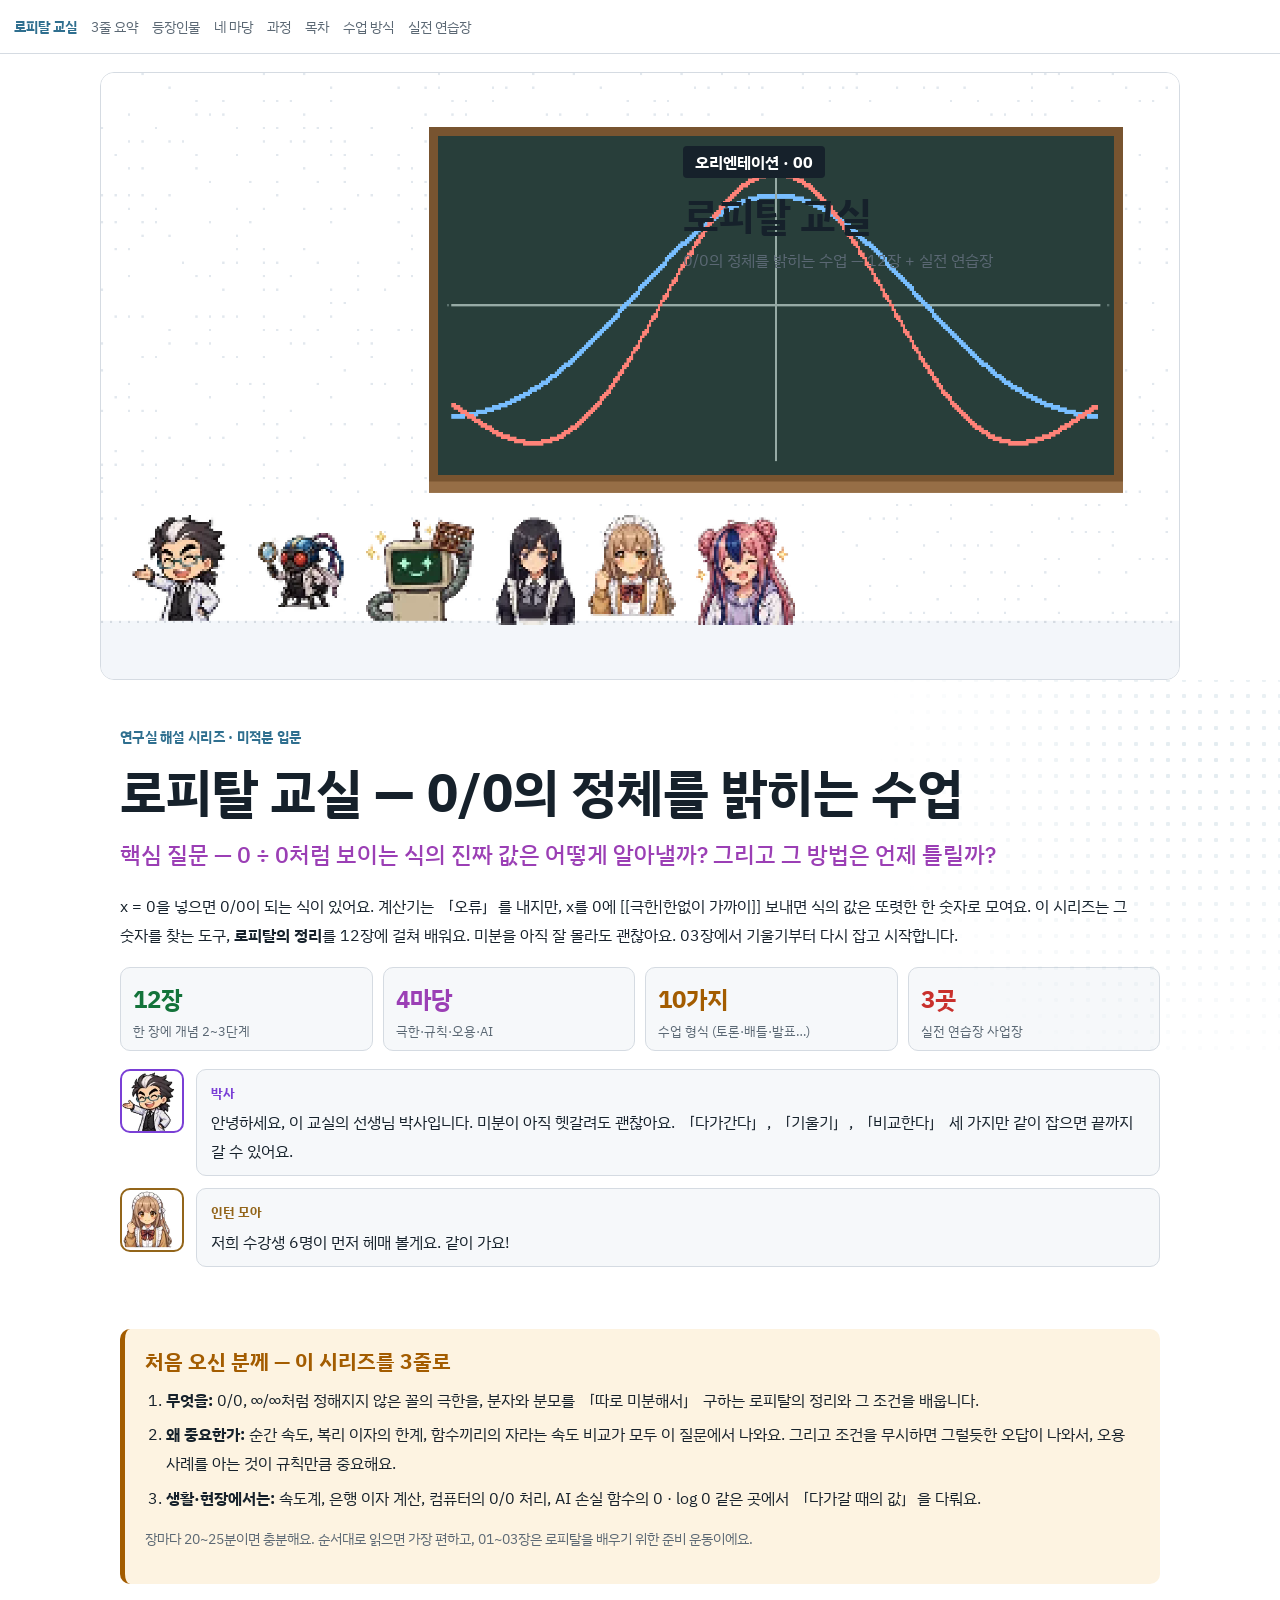
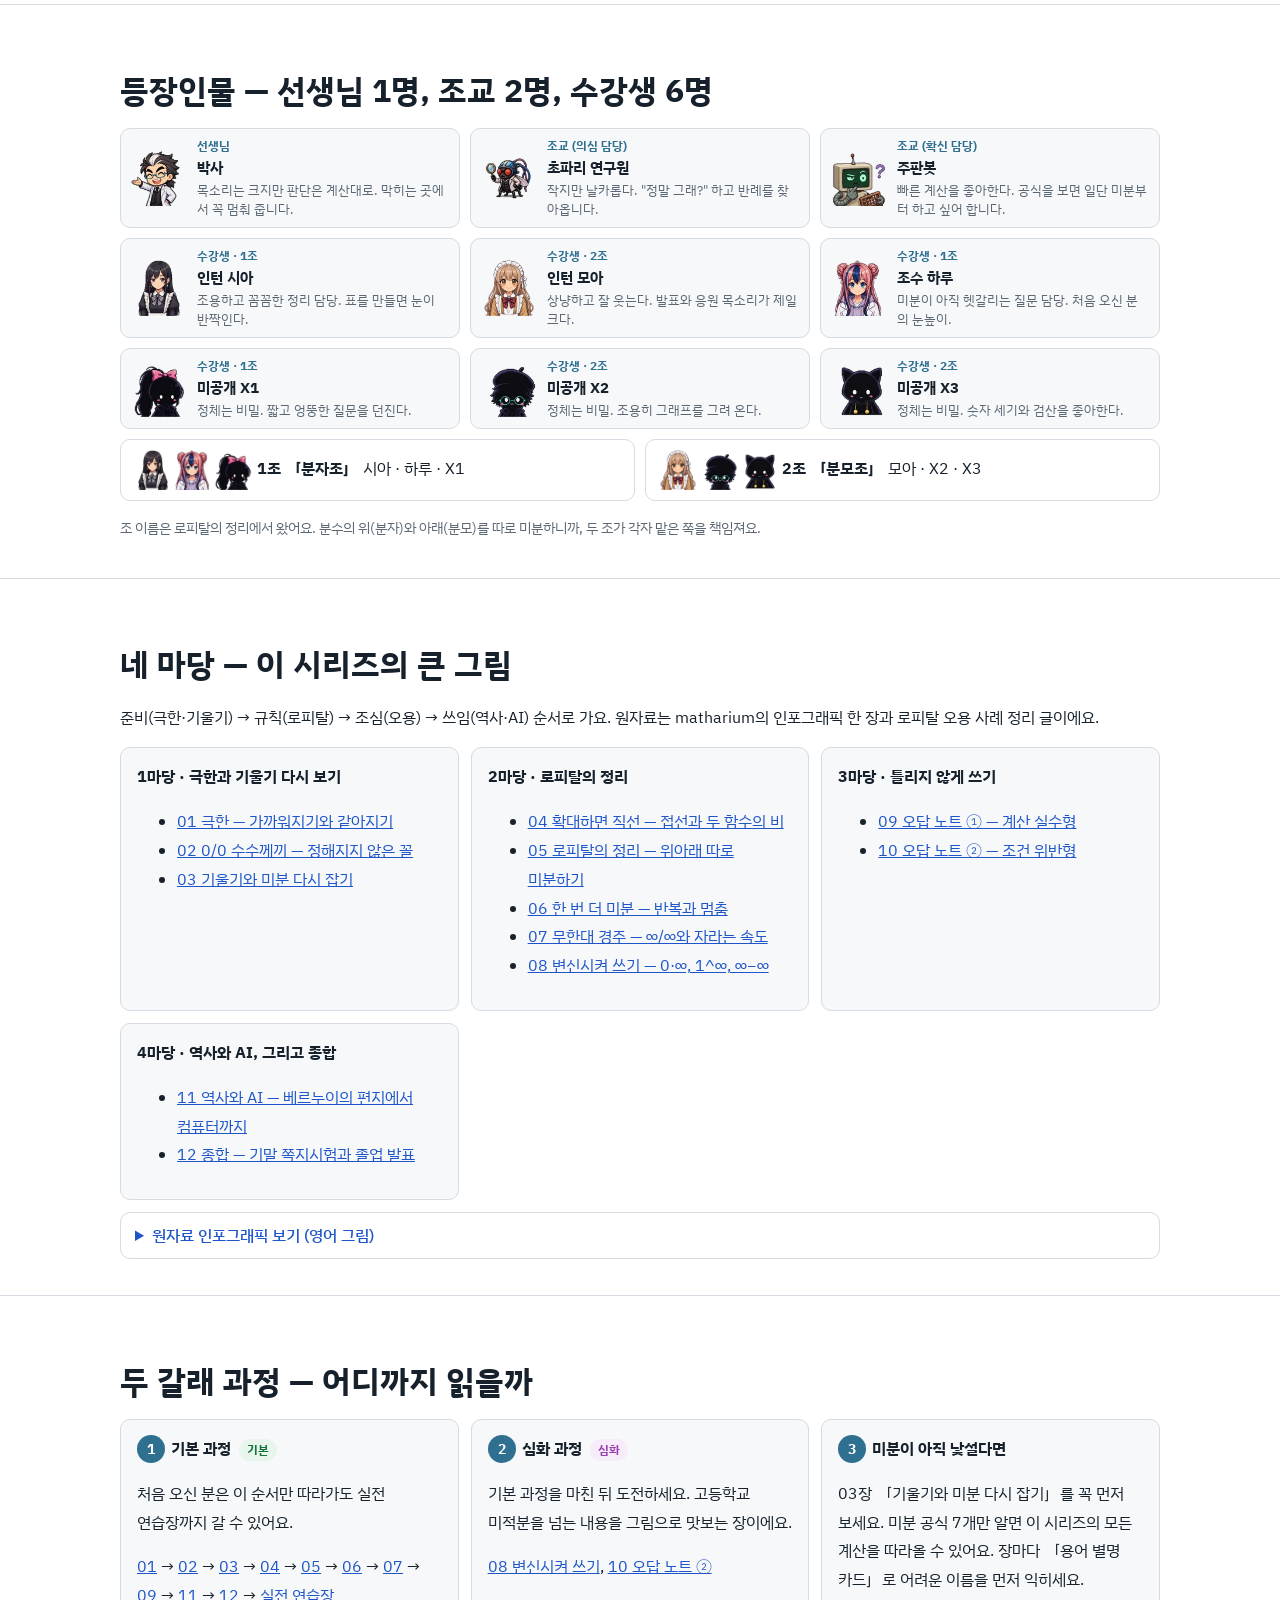
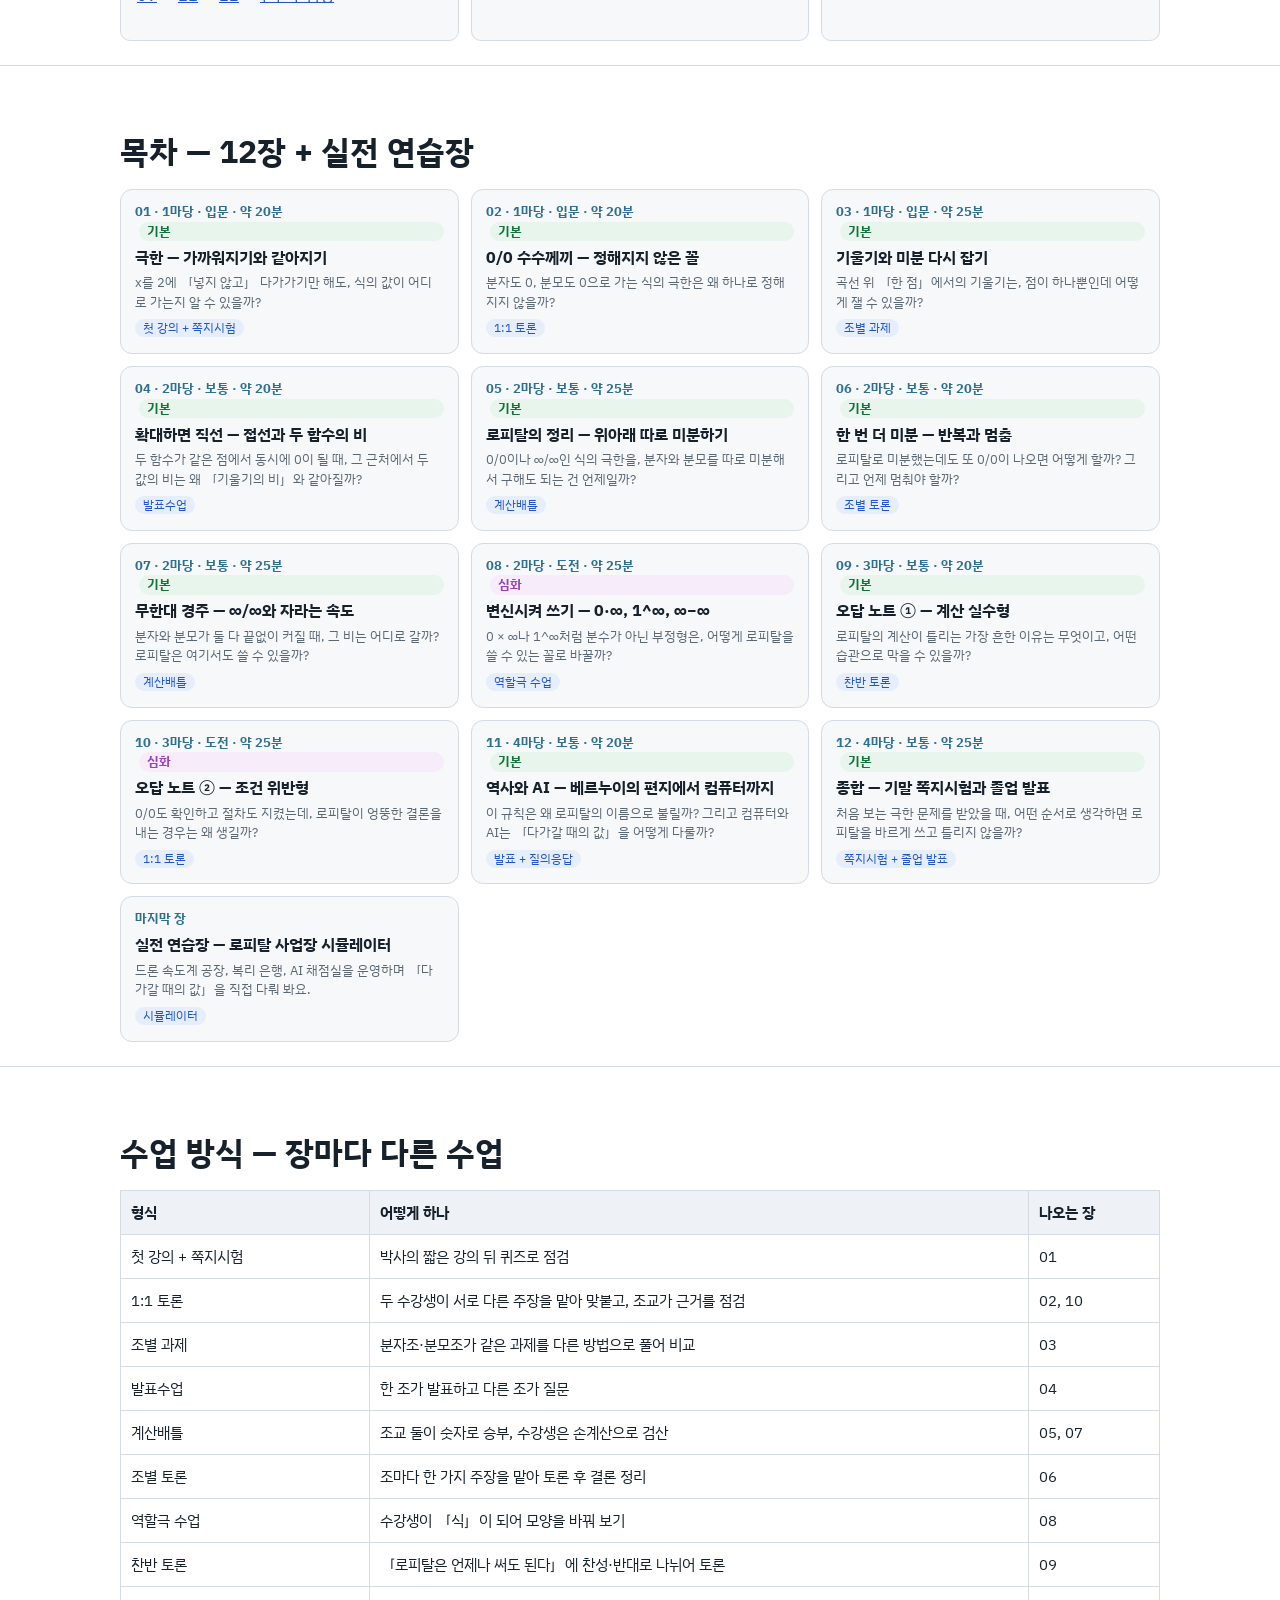
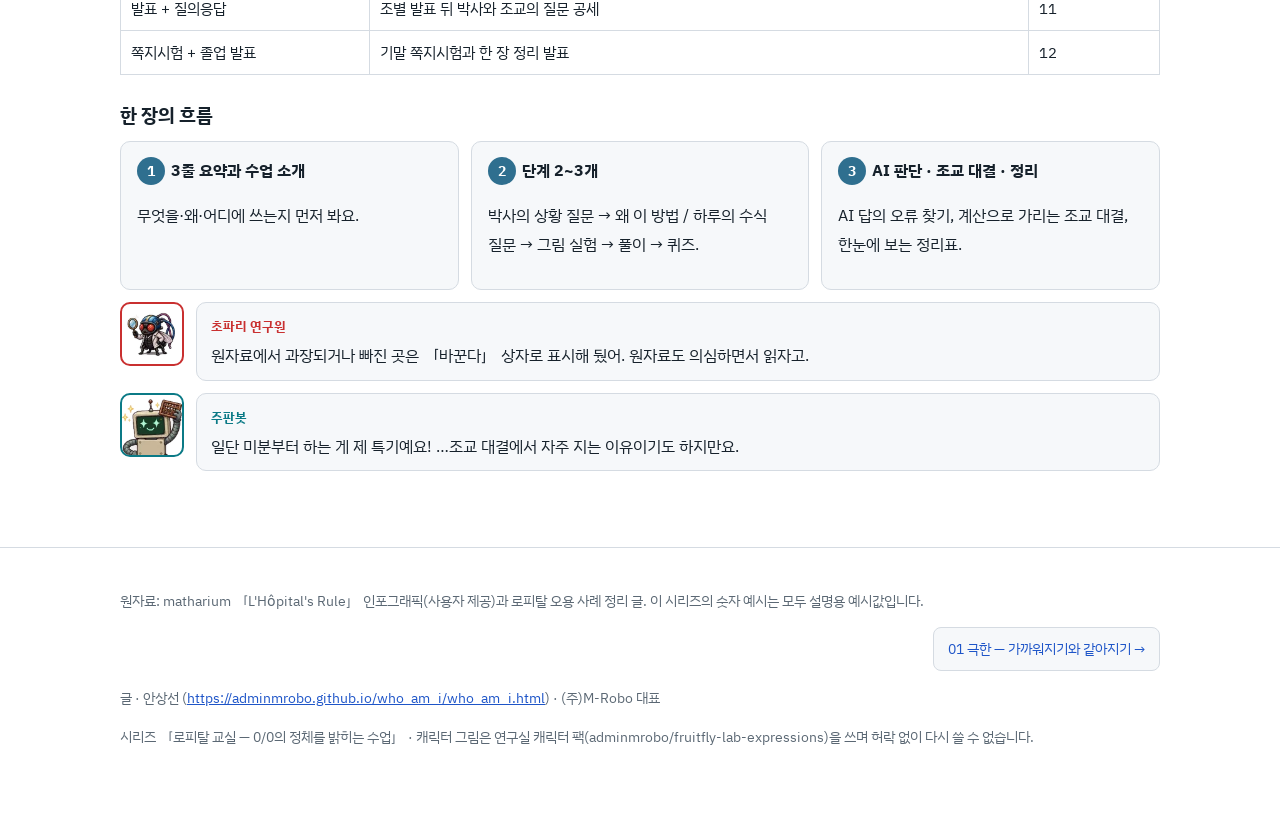
==== index.html @ bf6ba522 "로피탈 교실: 12장 + 실전 연습장 연구실 해설 시리즈 (ai-lab-explainer-plain)" ====
<!DOCTYPE html><html lang="ko"><head>
<meta charset="utf-8">
<meta name="viewport" content="width=device-width, initial-scale=1, viewport-fit=cover">
<title>로피탈 교실 — 0/0의 정체를 밝히는 수업 · 오리엔테이션</title>
<meta name="description" content="미분이 아직 헷갈리는 학생도 따라오는 로피탈의 정리 12장 + 실전 연습장. 박사 선생님과 두 조교, 수강생 6명이 함께하는 연구실 해설 시리즈.">
<meta property="og:title" content="로피탈 교실 — 0/0의 정체를 밝히는 수업 · 오리엔테이션">
<meta property="og:description" content="미분이 아직 헷갈리는 학생도 따라오는 로피탈의 정리 12장 + 실전 연습장. 박사 선생님과 두 조교, 수강생 6명이 함께하는 연구실 해설 시리즈.">
<meta property="og:type" content="article">
<meta property="og:image" content="img/og/og_index.webp">
<link rel="preconnect" href="https://fonts.googleapis.com"><link rel="preconnect" href="https://fonts.gstatic.com" crossorigin>
<link href="https://fonts.googleapis.com/css2?family=IBM+Plex+Sans+KR:wght@400;500;700&display=swap" rel="stylesheet">
<link rel="stylesheet" href="assets/lab.css">
<!-- px-fix v1 --><style id="px-fix">img{image-rendering:auto!important}</style><script id="px-fix-js">(function(){var R=window.ResizeObserver;function f(i){var n=i.naturalWidth,w=i.getBoundingClientRect().width;if(!n||!w)return;var s=w*(window.devicePixelRatio||1)/n;i.style.setProperty("image-rendering",s>=1.95?"pixelated":"auto","important")}var ro=R?new R(function(es){es.forEach(function(e){f(e.target)})}):null;function a(i){if(i.__px)return;i.__px=1;i.addEventListener("load",function(){f(i)});if(ro)ro.observe(i);f(i)}function all(r){(r||document).querySelectorAll&&(r||document).querySelectorAll("img").forEach(a)}function go(){all();if(window.MutationObserver)new MutationObserver(function(ms){ms.forEach(function(m){m.addedNodes.forEach(function(n){if(n.nodeType!==1)return;if(n.tagName==="IMG")a(n);else all(n)})})}).observe(document.documentElement,{childList:true,subtree:true});window.addEventListener("resize",function(){document.querySelectorAll("img").forEach(f)})}if(document.readyState==="loading")document.addEventListener("DOMContentLoaded",go);else go()})();</script><!-- /px-fix -->
</head><body>
<nav class="top" aria-label="목차"><a class="logo" href="index.html">로피탈 교실</a><a href="#three">3줄 요약</a><a href="#cast">등장인물</a><a href="#pillars">네 마당</a><a href="#tracks">과정</a><a href="#toc">목차</a><a href="#how">수업 방식</a><a href="practice/index.html">실전 연습장</a></nav><div id="prog"></div>
<div class="cover has-img" id="top"><img class="cimg" src="img/cover/cover_00.webp" width="1920" height="1080" alt="로피탈 교실 표지 — 박사, 조교 둘, 수강생 여섯이 칠판의 0/0 앞에 모인 강의실"><div class="ctext"><span class="no">오리엔테이션 · 00</span><h1>로피탈 교실</h1><p>0/0의 정체를 밝히는 수업 — 12장 + 실전 연습장</p></div></div>
<header class="hero"><div class="wrap"><div class="kicker">연구실 해설 시리즈 · 미적분 입문</div><h1>로피탈 교실 — 0/0의 정체를 밝히는 수업</h1>
<p class="q">핵심 질문 — 0 ÷ 0처럼 보이는 식의 진짜 값은 어떻게 알아낼까? 그리고 그 방법은 언제 틀릴까?</p>
<p>x = 0을 넣으면 0/0이 되는 식이 있어요. 계산기는 「오류」를 내지만, x를 0에 [[극한|한없이 가까이]] 보내면 식의 값은 또렷한 한 숫자로 모여요. 이 시리즈는 그 숫자를 찾는 도구, <b>로피탈의 정리</b>를 12장에 걸쳐 배워요. 미분을 아직 잘 몰라도 괜찮아요. 03장에서 기울기부터 다시 잡고 시작합니다.</p>
<div class="kpis"><div class="kpi g"><b>12장</b><span>한 장에 개념 2~3단계</span></div><div class="kpi m"><b>4마당</b><span>극한·규칙·오용·AI</span></div><div class="kpi a"><b>10가지</b><span>수업 형식 (토론·배틀·발표…)</span></div><div class="kpi r"><b>3곳</b><span>실전 연습장 사업장</span></div></div><div class="say" data-who="doc"><img class="who" data-who="doc" data-mood="front" alt="" aria-hidden="true"><div><b class="name">박사</b><p>안녕하세요, 이 교실의 선생님 박사입니다. 미분이 아직 헷갈려도 괜찮아요. 「다가간다」, 「기울기」, 「비교한다」 세 가지만 같이 잡으면 끝까지 갈 수 있어요.</p></div></div><div class="say" data-who="moa"><img class="who" data-who="moa" data-mood="cheer" alt="" aria-hidden="true"><div><b class="name">인턴 모아</b><p>저희 수강생 6명이 먼저 헤매 볼게요. 같이 가요!</p></div></div></div></header>
<div class="wrap"><div class="three" id="three"><h2>처음 오신 분께 — 이 시리즈를 3줄로</h2><ol>
<li><b>무엇을:</b> 0/0, ∞/∞처럼 정해지지 않은 꼴의 극한을, 분자와 분모를 「따로 미분해서」 구하는 로피탈의 정리와 그 조건을 배웁니다.</li>
<li><b>왜 중요한가:</b> 순간 속도, 복리 이자의 한계, 함수끼리의 자라는 속도 비교가 모두 이 질문에서 나와요. 그리고 조건을 무시하면 그럴듯한 오답이 나와서, 오용 사례를 아는 것이 규칙만큼 중요해요.</li>
<li><b>생활·현장에서는:</b> 속도계, 은행 이자 계산, 컴퓨터의 0/0 처리, AI 손실 함수의 0 · log 0 같은 곳에서 「다가갈 때의 값」을 다뤄요.</li></ol>
<p class="note">장마다 20~25분이면 충분해요. 순서대로 읽으면 가장 편하고, 01~03장은 로피탈을 배우기 위한 준비 운동이에요.</p></div></div>
<section class="level" id="cast"><div class="wrap"><h2>등장인물 — 선생님 1명, 조교 2명, 수강생 6명</h2><div class="cast"><div><img class="" data-who="doc" data-mood="front" alt="" aria-hidden="true"><div><span class="role">선생님</span><b>박사</b><span>목소리는 크지만 판단은 계산대로. 막히는 곳에서 꼭 멈춰 줍니다.</span></div></div><div><img class="" data-who="fly" data-mood="magnify" alt="" aria-hidden="true"><div><span class="role">조교 (의심 담당)</span><b>초파리 연구원</b><span>작지만 날카롭다. &quot;정말 그래?&quot; 하고 반례를 찾아옵니다.</span></div></div><div><img class="" data-who="robo" data-mood="calc" alt="" aria-hidden="true"><div><span class="role">조교 (확신 담당)</span><b>주판봇</b><span>빠른 계산을 좋아한다. 공식을 보면 일단 미분부터 하고 싶어 합니다.</span></div></div><div><img class="" data-who="sia" data-mood="e13" alt="" aria-hidden="true"><div><span class="role">수강생 · 1조</span><b>인턴 시아</b><span>조용하고 꼼꼼한 정리 담당. 표를 만들면 눈이 반짝인다.</span></div></div><div><img class="" data-who="moa" data-mood="e13" alt="" aria-hidden="true"><div><span class="role">수강생 · 2조</span><b>인턴 모아</b><span>상냥하고 잘 웃는다. 발표와 응원 목소리가 제일 크다.</span></div></div><div><img class="" data-who="asst" data-mood="e13" alt="" aria-hidden="true"><div><span class="role">수강생 · 1조</span><b>조수 하루</b><span>미분이 아직 헷갈리는 질문 담당. 처음 오신 분의 눈높이.</span></div></div><div><img class="" data-who="x1" data-mood="e13" alt="" aria-hidden="true"><div><span class="role">수강생 · 1조</span><b>미공개 X1</b><span>정체는 비밀. 짧고 엉뚱한 질문을 던진다.</span></div></div><div><img class="" data-who="x2" data-mood="e13" alt="" aria-hidden="true"><div><span class="role">수강생 · 2조</span><b>미공개 X2</b><span>정체는 비밀. 조용히 그래프를 그려 온다.</span></div></div><div><img class="" data-who="x3" data-mood="e13" alt="" aria-hidden="true"><div><span class="role">수강생 · 2조</span><b>미공개 X3</b><span>정체는 비밀. 숫자 세기와 검산을 좋아한다.</span></div></div></div>
<div class="groups"><div><img class="" data-who="sia" data-mood="e13" alt="" aria-hidden="true"><img class="" data-who="asst" data-mood="e13" alt="" aria-hidden="true"><img class="" data-who="x1" data-mood="e13" alt="" aria-hidden="true"> <b>1조 「분자조」</b> 시아 · 하루 · X1</div><div><img class="" data-who="moa" data-mood="e13" alt="" aria-hidden="true"><img class="" data-who="x2" data-mood="e13" alt="" aria-hidden="true"><img class="" data-who="x3" data-mood="e13" alt="" aria-hidden="true"> <b>2조 「분모조」</b> 모아 · X2 · X3</div></div>
<p class="note">조 이름은 로피탈의 정리에서 왔어요. 분수의 위(분자)와 아래(분모)를 따로 미분하니까, 두 조가 각자 맡은 쪽을 책임져요.</p></div></section>
<section class="level" id="pillars"><div class="wrap"><h2>네 마당 — 이 시리즈의 큰 그림</h2>
<p>준비(극한·기울기) → 규칙(로피탈) → 조심(오용) → 쓰임(역사·AI) 순서로 가요. 원자료는 matharium의 인포그래픽 한 장과 로피탈 오용 사례 정리 글이에요.</p>
<div class="steps"><div><b>1마당 · 극한과 기울기 다시 보기</b><ul><li><a href="01_limits.html">01 극한 — 가까워지기와 같아지기</a></li><li><a href="02_zero_over_zero.html">02 0/0 수수께끼 — 정해지지 않은 꼴</a></li><li><a href="03_slope_derivative.html">03 기울기와 미분 다시 잡기</a></li></ul></div><div><b>2마당 · 로피탈의 정리</b><ul><li><a href="04_tangent_ratio.html">04 확대하면 직선 — 접선과 두 함수의 비</a></li><li><a href="05_lhopital_rule.html">05 로피탈의 정리 — 위아래 따로 미분하기</a></li><li><a href="06_repeat_and_stop.html">06 한 번 더 미분 — 반복과 멈춤</a></li><li><a href="07_infinity_race.html">07 무한대 경주 — ∞/∞와 자라는 속도</a></li><li><a href="08_other_forms.html">08 변신시켜 쓰기 — 0·∞, 1^∞, ∞−∞</a></li></ul></div><div><b>3마당 · 틀리지 않게 쓰기</b><ul><li><a href="09_mistakes_calc.html">09 오답 노트 ① — 계산 실수형</a></li><li><a href="10_mistakes_conditions.html">10 오답 노트 ② — 조건 위반형</a></li></ul></div><div><b>4마당 · 역사와 AI, 그리고 종합</b><ul><li><a href="11_history_ai.html">11 역사와 AI — 베르누이의 편지에서 컴퓨터까지</a></li><li><a href="12_final_review.html">12 종합 — 기말 쪽지시험과 졸업 발표</a></li></ul></div></div>
<details><summary>원자료 인포그래픽 보기 (영어 그림)</summary><img loading="lazy" src="img/source/src01.webp" width="1122" height="1402" alt="matharium의 로피탈 규칙 인포그래픽 — 규칙, 기하학적 의미, 예제, 적용 조건"></details>
</div></section>
<section class="level" id="tracks"><div class="wrap"><h2>두 갈래 과정 — 어디까지 읽을까</h2>
<div class="steps"><div><b class="n">1</b><b>기본 과정 <span class="track basic">기본</span></b><p>처음 오신 분은 이 순서만 따라가도 실전 연습장까지 갈 수 있어요.</p><p><a href="01_limits.html">01</a> → <a href="02_zero_over_zero.html">02</a> → <a href="03_slope_derivative.html">03</a> → <a href="04_tangent_ratio.html">04</a> → <a href="05_lhopital_rule.html">05</a> → <a href="06_repeat_and_stop.html">06</a> → <a href="07_infinity_race.html">07</a> → <a href="09_mistakes_calc.html">09</a> → <a href="11_history_ai.html">11</a> → <a href="12_final_review.html">12</a> → <a href="practice/index.html">실전 연습장</a></p></div>
<div><b class="n">2</b><b>심화 과정 <span class="track adv">심화</span></b><p>기본 과정을 마친 뒤 도전하세요. 고등학교 미적분을 넘는 내용을 그림으로 맛보는 장이에요.</p><p><a href="08_other_forms.html">08 변신시켜 쓰기</a>, <a href="10_mistakes_conditions.html">10 오답 노트 ②</a></p></div>
<div><b class="n">3</b><b>미분이 아직 낯설다면</b><p>03장 「기울기와 미분 다시 잡기」를 꼭 먼저 보세요. 미분 공식 7개만 알면 이 시리즈의 모든 계산을 따라올 수 있어요. 장마다 「용어 별명 카드」로 어려운 이름을 먼저 익히세요.</p></div></div></div></section>
<section class="level" id="toc"><div class="wrap"><h2>목차 — 12장 + 실전 연습장</h2><div class="toc"><a href="01_limits.html"><span class="n">01 · 1마당 · 입문 · 약 20분 <span class="track basic">기본</span></span><b>극한 — 가까워지기와 같아지기</b><span>x를 2에 「넣지 않고」 다가가기만 해도, 식의 값이 어디로 가는지 알 수 있을까?</span><span class="fmt">첫 강의 + 쪽지시험</span></a><a href="02_zero_over_zero.html"><span class="n">02 · 1마당 · 입문 · 약 20분 <span class="track basic">기본</span></span><b>0/0 수수께끼 — 정해지지 않은 꼴</b><span>분자도 0, 분모도 0으로 가는 식의 극한은 왜 하나로 정해지지 않을까?</span><span class="fmt">1:1 토론</span></a><a href="03_slope_derivative.html"><span class="n">03 · 1마당 · 입문 · 약 25분 <span class="track basic">기본</span></span><b>기울기와 미분 다시 잡기</b><span>곡선 위 「한 점」에서의 기울기는, 점이 하나뿐인데 어떻게 잴 수 있을까?</span><span class="fmt">조별 과제</span></a><a href="04_tangent_ratio.html"><span class="n">04 · 2마당 · 보통 · 약 20분 <span class="track basic">기본</span></span><b>확대하면 직선 — 접선과 두 함수의 비</b><span>두 함수가 같은 점에서 동시에 0이 될 때, 그 근처에서 두 값의 비는 왜 「기울기의 비」와 같아질까?</span><span class="fmt">발표수업</span></a><a href="05_lhopital_rule.html"><span class="n">05 · 2마당 · 보통 · 약 25분 <span class="track basic">기본</span></span><b>로피탈의 정리 — 위아래 따로 미분하기</b><span>0/0이나 ∞/∞인 식의 극한을, 분자와 분모를 따로 미분해서 구해도 되는 건 언제일까?</span><span class="fmt">계산배틀</span></a><a href="06_repeat_and_stop.html"><span class="n">06 · 2마당 · 보통 · 약 20분 <span class="track basic">기본</span></span><b>한 번 더 미분 — 반복과 멈춤</b><span>로피탈로 미분했는데도 또 0/0이 나오면 어떻게 할까? 그리고 언제 멈춰야 할까?</span><span class="fmt">조별 토론</span></a><a href="07_infinity_race.html"><span class="n">07 · 2마당 · 보통 · 약 25분 <span class="track basic">기본</span></span><b>무한대 경주 — ∞/∞와 자라는 속도</b><span>분자와 분모가 둘 다 끝없이 커질 때, 그 비는 어디로 갈까? 로피탈은 여기서도 쓸 수 있을까?</span><span class="fmt">계산배틀</span></a><a href="08_other_forms.html"><span class="n">08 · 2마당 · 도전 · 약 25분 <span class="track adv">심화</span></span><b>변신시켜 쓰기 — 0·∞, 1^∞, ∞−∞</b><span>0 × ∞나 1^∞처럼 분수가 아닌 부정형은, 어떻게 로피탈을 쓸 수 있는 꼴로 바꿀까?</span><span class="fmt">역할극 수업</span></a><a href="09_mistakes_calc.html"><span class="n">09 · 3마당 · 보통 · 약 20분 <span class="track basic">기본</span></span><b>오답 노트 ① — 계산 실수형</b><span>로피탈의 계산이 틀리는 가장 흔한 이유는 무엇이고, 어떤 습관으로 막을 수 있을까?</span><span class="fmt">찬반 토론</span></a><a href="10_mistakes_conditions.html"><span class="n">10 · 3마당 · 도전 · 약 25분 <span class="track adv">심화</span></span><b>오답 노트 ② — 조건 위반형</b><span>0/0도 확인하고 절차도 지켰는데, 로피탈이 엉뚱한 결론을 내는 경우는 왜 생길까?</span><span class="fmt">1:1 토론</span></a><a href="11_history_ai.html"><span class="n">11 · 4마당 · 보통 · 약 20분 <span class="track basic">기본</span></span><b>역사와 AI — 베르누이의 편지에서 컴퓨터까지</b><span>이 규칙은 왜 로피탈의 이름으로 불릴까? 그리고 컴퓨터와 AI는 「다가갈 때의 값」을 어떻게 다룰까?</span><span class="fmt">발표 + 질의응답</span></a><a href="12_final_review.html"><span class="n">12 · 4마당 · 보통 · 약 25분 <span class="track basic">기본</span></span><b>종합 — 기말 쪽지시험과 졸업 발표</b><span>처음 보는 극한 문제를 받았을 때, 어떤 순서로 생각하면 로피탈을 바르게 쓰고 틀리지 않을까?</span><span class="fmt">쪽지시험 + 졸업 발표</span></a><a href="practice/index.html"><span class="n">마지막 장</span><b>실전 연습장 — 로피탈 사업장 시뮬레이터</b><span>드론 속도계 공장, 복리 은행, AI 채점실을 운영하며 「다가갈 때의 값」을 직접 다뤄 봐요.</span><span class="fmt">시뮬레이터</span></a></div></div></section>
<section class="level" id="how"><div class="wrap"><h2>수업 방식 — 장마다 다른 수업</h2>
<div class="tw"><table class="tb"><thead><tr><th>형식</th><th>어떻게 하나</th><th>나오는 장</th></tr></thead><tbody><tr><td>첫 강의 + 쪽지시험</td><td>박사의 짧은 강의 뒤 퀴즈로 점검</td><td>01</td></tr><tr><td>1:1 토론</td><td>두 수강생이 서로 다른 주장을 맡아 맞붙고, 조교가 근거를 점검</td><td>02, 10</td></tr><tr><td>조별 과제</td><td>분자조·분모조가 같은 과제를 다른 방법으로 풀어 비교</td><td>03</td></tr><tr><td>발표수업</td><td>한 조가 발표하고 다른 조가 질문</td><td>04</td></tr><tr><td>계산배틀</td><td>조교 둘이 숫자로 승부, 수강생은 손계산으로 검산</td><td>05, 07</td></tr><tr><td>조별 토론</td><td>조마다 한 가지 주장을 맡아 토론 후 결론 정리</td><td>06</td></tr><tr><td>역할극 수업</td><td>수강생이 「식」이 되어 모양을 바꿔 보기</td><td>08</td></tr><tr><td>찬반 토론</td><td>「로피탈은 언제나 써도 된다」에 찬성·반대로 나뉘어 토론</td><td>09</td></tr><tr><td>발표 + 질의응답</td><td>조별 발표 뒤 박사와 조교의 질문 공세</td><td>11</td></tr><tr><td>쪽지시험 + 졸업 발표</td><td>기말 쪽지시험과 한 장 정리 발표</td><td>12</td></tr></tbody></table></div>
<h3>한 장의 흐름</h3><div class="steps"><div><b class="n">1</b><b>3줄 요약과 수업 소개</b><p>무엇을·왜·어디에 쓰는지 먼저 봐요.</p></div><div><b class="n">2</b><b>단계 2~3개</b><p>박사의 상황 질문 → 왜 이 방법 / 하루의 수식 질문 → 그림 실험 → 풀이 → 퀴즈.</p></div><div><b class="n">3</b><b>AI 판단 · 조교 대결 · 정리</b><p>AI 답의 오류 찾기, 계산으로 가리는 조교 대결, 한눈에 보는 정리표.</p></div></div>
<div class="say" data-who="fly"><img class="who" data-who="fly" data-mood="magnify" alt="" aria-hidden="true"><div><b class="name">초파리 연구원</b><p>원자료에서 과장되거나 빠진 곳은 「바꾼다」 상자로 표시해 뒀어. 원자료도 의심하면서 읽자고.</p></div></div><div class="say" data-who="robo"><img class="who" data-who="robo" data-mood="coin" alt="" aria-hidden="true"><div><b class="name">주판봇</b><p>일단 미분부터 하는 게 제 특기예요! …조교 대결에서 자주 지는 이유이기도 하지만요.</p></div></div></div></section>
<footer><div class="wrap"><p class="note">원자료: matharium 「L'Hôpital's Rule」 인포그래픽(사용자 제공)과 로피탈 오용 사례 정리 글. 이 시리즈의 숫자 예시는 모두 설명용 예시값입니다.</p>
<div class="nextprev"><span></span><a href="01_limits.html">01 극한 — 가까워지기와 같아지기 →</a></div>
<p>글 · 안상선 (<a href="https://adminmrobo.github.io/who_am_i/who_am_i.html">https://adminmrobo.github.io/who_am_i/who_am_i.html</a>) · (주)M-Robo 대표</p>
<p class="note">시리즈 「로피탈 교실 — 0/0의 정체를 밝히는 수업」 · 캐릭터 그림은 연구실 캐릭터 팩(adminmrobo/fruitfly-lab-expressions)을 쓰며 허락 없이 다시 쓸 수 없습니다.</p>
</div></footer>
<script src="assets/sprites.js"></script><script src="assets/widgets.js"></script><script src="assets/lab.js"></script></body></html>
---- assets/lab.css ----
/* 로피탈 교실 — 낮의 연구실 테마 (흰 배경) */
:root{
  --bg:#ffffff; --panel:#f6f8fa; --panel2:#eef2f6; --rule:#d5dbe2;
  --text:#16212b; --muted:#5b6874;
  --stain:#9b3fb5; --gfp:#13733a; --eye:#c9302c; --amber:#a35c00; --info:#1e55c8;
  --stain-soft:#f6ecfa; --gfp-soft:#e7f5ec; --eye-soft:#fcebea; --amber-soft:#fdf3e1; --info-soft:#e6eefb;
  --c-doc:#7a3fd6; --c-asst:#c42a6e; --c-fly:#c93030; --c-robo:#0b7a86; --c-sia:#5a5a6e; --c-moa:#93651a;
  --c-x1:#3d4a5c; --c-x2:#4b4b4b; --c-x3:#5c4a3d;
  --accent:#2f6f8f; /* 주제 강조색: 로피탈 교실 (하나만) */
  color-scheme:light;
}
*{box-sizing:border-box}
html{scroll-behavior:smooth;-webkit-text-size-adjust:100%}
@media (prefers-reduced-motion:reduce){html{scroll-behavior:auto}}
body{margin:0;background:var(--bg);color:var(--text);font:16px/1.8 "IBM Plex Sans KR","Apple SD Gothic Neo","Malgun Gothic","Noto Sans KR",system-ui,sans-serif;overflow-x:hidden}
h1,h2,h3,p,li,td,th,summary{word-break:keep-all;overflow-wrap:anywhere}
h1{font-size:clamp(30px,5vw,52px);line-height:1.25;margin:.2em 0}
h2{font-size:clamp(23px,3vw,32px);line-height:1.35;margin:0 0 .5em}
h3{font-size:19px;margin:1.2em 0 .5em}
a{color:var(--info)}
.wrap{max-width:1080px;margin:0 auto;padding:0 20px}
:focus-visible{outline:3px solid #f0b400;outline-offset:2px}
nav.top{position:sticky;top:0;z-index:50;height:54px;background:rgba(255,255,255,.92);backdrop-filter:blur(8px);border-bottom:1px solid var(--rule);display:flex;align-items:center;gap:14px;padding:0 14px;overflow-x:auto;white-space:nowrap;scrollbar-width:none}
nav.top::-webkit-scrollbar{display:none}
nav.top .logo{font-weight:700;color:var(--accent);text-decoration:none}
nav.top a{color:var(--muted);text-decoration:none;font-size:14px}
nav.top a:hover{color:var(--text)}
#prog{position:fixed;left:0;top:54px;height:3px;background:var(--gfp);width:0;z-index:60}
/* 표지 */
.cover{position:relative;max-width:1080px;margin:18px auto 0;aspect-ratio:16/9;border-radius:14px;overflow:hidden;border:1px solid var(--rule);background:#f3f7fb}
.cover canvas.bgpx{position:absolute;inset:0;width:100%;height:100%}
.cover .ctext{position:absolute;right:5%;top:12%;width:46%;text-align:left}
.cover .ctext .no{display:inline-block;background:var(--text);color:#fff;font-weight:700;padding:2px 12px;border-radius:4px;font-size:clamp(12px,1.6vw,16px)}
.cover .ctext h1{font-size:clamp(20px,3.6vw,40px);margin:.3em 0 .2em;text-shadow:0 2px 0 #fff}
.cover .ctext p{margin:0;color:var(--muted);font-size:clamp(11px,1.5vw,16px);line-height:1.5}
.cover .cchars{position:absolute;left:4%;bottom:6%;display:flex;align-items:flex-end;gap:1%;width:48%}
.cover .cchars img{width:24%;height:auto}
.cover .badge{position:absolute;left:3%;top:5%;font-size:12px;color:var(--muted);background:rgba(255,255,255,.85);padding:2px 8px;border-radius:4px;border:1px solid var(--rule)}
@media (max-width:620px){.cover{border-radius:0;aspect-ratio:auto;min-height:330px}.cover .ctext{position:relative;width:auto;right:auto;top:auto;padding:22px 18px 120px}.cover .cchars{width:80%}}
/* 히어로 */
header.hero{position:relative;padding:44px 0 30px;overflow:hidden}
header.hero:before{content:"";position:absolute;right:-80px;top:-40px;width:520px;height:420px;background-image:radial-gradient(circle,rgba(47,111,143,.14) 2px,transparent 2.5px);background-size:16px 16px;-webkit-mask:radial-gradient(circle at 70% 30%,#000 0,transparent 70%);mask:radial-gradient(circle at 70% 30%,#000 0,transparent 70%);pointer-events:none}
.kicker{color:var(--accent);font-weight:700;font-size:14px;letter-spacing:.02em}
.hero .q{font-size:clamp(18px,2.2vw,23px);font-weight:500;color:var(--stain);margin:.3em 0 .6em}
.kpis{display:grid;grid-template-columns:repeat(4,1fr);gap:10px;margin:18px 0}
.kpi{background:var(--panel);border:1px solid var(--rule);border-radius:10px;padding:10px 12px}
.kpi b{display:block;font-size:24px;font-variant-numeric:tabular-nums}
.kpi span{font-size:13px;color:var(--muted);line-height:1.4;display:block}
.kpi.g b{color:var(--gfp)}.kpi.m b{color:var(--stain)}.kpi.r b{color:var(--eye)}.kpi.a b{color:var(--amber)}
@media (max-width:460px){.kpis{grid-template-columns:1fr 1fr}}
section.level{padding:64px 0 24px;border-top:1px solid var(--rule)}
@media (max-width:620px){section.level{padding:48px 0 18px}}
.three{background:var(--amber-soft);border-left:5px solid var(--amber);border-radius:10px;padding:18px 20px;margin:20px 0}
.three h2{font-size:21px;color:var(--amber)}
.three ol{margin:.2em 0 .4em;padding-left:1.3em}
.three li{margin:.35em 0}
.note{color:var(--muted);font-size:14px}
/* 말풍선 */
.say{display:flex;gap:12px;align-items:flex-start;margin:12px 0}
.say img.who{width:64px;height:64px;flex:none;border-radius:10px;border:2px solid var(--rule);background:#fff;object-fit:contain}
.say > div{background:var(--panel);border:1px solid var(--rule);border-radius:10px;padding:8px 14px;flex:1;min-width:0}
.say .name{font-size:13px}
.say p{margin:.1em 0}
.say[data-who=doc] img.who{border-color:var(--c-doc)}.say[data-who=doc] .name{color:var(--c-doc)}
.say[data-who=asst] img.who{border-color:var(--c-asst)}.say[data-who=asst] .name{color:var(--c-asst)}
.say[data-who=fly] img.who{border-color:var(--c-fly)}.say[data-who=fly] .name{color:var(--c-fly)}
.say[data-who=robo] img.who{border-color:var(--c-robo)}.say[data-who=robo] .name{color:var(--c-robo)}
.say[data-who=sia] img.who{border-color:var(--c-sia)}.say[data-who=sia] .name{color:var(--c-sia)}
.say[data-who=moa] img.who{border-color:var(--c-moa)}.say[data-who=moa] .name{color:var(--c-moa)}
.say[data-who^=x] img.who{border-color:var(--c-x1)}.say[data-who^=x] .name{color:var(--c-x1)}
@media (max-width:620px){.say img.who{width:52px;height:52px}}
.talk{border-left:3px dashed var(--rule);padding-left:12px;margin:18px 0}
/* 카드 */
.steps{display:grid;grid-template-columns:repeat(3,1fr);gap:12px}
.steps > div{background:var(--panel);border:1px solid var(--rule);border-radius:10px;padding:14px 16px}
.steps b.n{display:inline-grid;place-items:center;width:28px;height:28px;border-radius:50%;background:var(--accent);color:#fff;font-size:14px;margin-right:6px}
@media (max-width:860px){.steps{grid-template-columns:1fr}}
.cast{display:grid;grid-template-columns:repeat(3,1fr);gap:10px}
.cast > div{display:flex;gap:10px;align-items:center;background:var(--panel);border:1px solid var(--rule);border-radius:10px;padding:8px 10px}
.cast img{width:56px;height:56px;flex:none;object-fit:contain}
.cast b{display:block;font-size:15px}.cast span{font-size:13px;color:var(--muted);line-height:1.45;display:block}
.cast .role{font-size:12px;font-weight:700;color:var(--accent)}
@media (max-width:860px){.cast{grid-template-columns:1fr 1fr}}
@media (max-width:520px){.cast{grid-template-columns:1fr}}
.map3{display:grid;grid-template-columns:1fr auto 1fr auto 1fr;gap:8px;align-items:stretch}
.map3 > div{background:var(--panel);border:1px solid var(--rule);border-radius:10px;padding:12px}
.map3 > div.now{background:var(--gfp-soft);border-color:var(--gfp)}
.map3 > i{align-self:center;font-style:normal;color:var(--muted);font-size:22px}
.map3 small{display:block;color:var(--muted);font-size:12px}
@media (max-width:760px){.map3{grid-template-columns:1fr}.map3>i{transform:rotate(90deg);justify-self:center}}
/* 수업 형식 */
.klass{background:var(--info-soft);border:1px solid #c7d6f3;border-radius:12px;padding:16px 18px}
.klass .fmt{display:inline-block;background:var(--info);color:#fff;border-radius:999px;padding:2px 12px;font-size:13px;font-weight:700}
.klass ol{padding-left:1.3em}
.groups{display:grid;grid-template-columns:1fr 1fr;gap:10px;margin:10px 0}
.groups > div{background:#fff;border:1px solid var(--rule);border-radius:10px;padding:10px 12px}
.groups img{width:40px;height:40px;object-fit:contain;vertical-align:middle}
@media (max-width:620px){.groups{grid-template-columns:1fr}}
/* 단계 */
.lvhead{display:flex;gap:14px;align-items:center;flex-wrap:wrap}
.hex{width:52px;height:58px;display:grid;place-items:center;background:var(--accent);color:#fff;font-weight:700;font-size:20px;clip-path:polygon(50% 0,100% 25%,100% 75%,50% 100%,0 75%,0 25%);flex:none}
.tag{display:inline-block;font-size:13px;border-radius:999px;padding:1px 10px;margin:2px 4px 2px 0;background:var(--panel2);color:var(--muted);border:1px solid var(--rule)}
.tag.fly{background:var(--eye-soft);color:var(--eye);border-color:#f1c3c1}
.tag.nn{background:var(--stain-soft);color:var(--stain);border-color:#e4c8ee}
.situ{font-size:17px}
.twobox{display:grid;grid-template-columns:1fr 1fr;gap:14px;margin:18px 0}
@media (max-width:860px){.twobox{grid-template-columns:1fr}}
.whybox,.mathbox{border:1px solid var(--rule);border-radius:12px;padding:18px 20px;background:var(--panel)}
.whybox h3,.mathbox h3{margin-top:0;font-size:17px}
.whybox h3{color:var(--gfp)}
.mathbox{background:#fff;border-color:#efc6d8}
.mathbox h3{color:var(--c-asst)}
.whybox ol{padding-left:1.2em;margin:.3em 0}
.easy{background:var(--gfp-soft);border-radius:8px;padding:6px 10px;margin-top:8px}
.sym{width:100%;border-collapse:collapse;font-size:14px;margin:8px 0}
.sym th,.sym td{border:1px solid var(--rule);padding:6px 8px;text-align:left;vertical-align:top}
.sym th{background:var(--panel2)}
.sym td:first-child{font-family:"STIX Two Math","Cambria Math",serif;white-space:nowrap;font-size:16px}
.tryit{background:var(--amber-soft);border-radius:8px;padding:8px 12px;margin:8px 0}
.tryit p{margin:.15em 0;font-variant-numeric:tabular-nums}
.pair{display:grid;grid-template-columns:1fr 1fr;gap:12px;margin:16px 0}
.pair > div{border:1px solid var(--rule);border-radius:10px;padding:12px 14px;background:#fff}
.pair > div:first-child{border-top:4px solid var(--eye)}
.pair > div:last-child{border-top:4px solid var(--stain)}
@media (max-width:760px){.pair{grid-template-columns:1fr}}
.panel{border:1px solid var(--rule);border-radius:12px;background:var(--panel);padding:14px;margin:16px 0}
.panel .ptitle{font-weight:700;color:var(--info);margin-bottom:6px}
.panel svg,.panel canvas{display:block;max-width:100%;background:#fff;border:1px solid var(--rule);border-radius:8px;touch-action:pan-y}
.ctrl{display:flex;flex-wrap:wrap;gap:8px;align-items:center;margin:10px 0}
.ctrl .glabel{font-size:13px;color:var(--muted)}
.bt{font:inherit;font-size:14px;background:#fff;border:1px solid var(--rule);color:var(--text);border-radius:8px;padding:5px 12px;cursor:pointer;min-height:36px}
.bt:hover{border-color:var(--muted)}
.bt.primary,.bt[aria-pressed=true]{background:var(--gfp);border-color:var(--gfp);color:#fff}
.val{font-variant-numeric:tabular-nums;font-weight:700}
input[type=range]{width:180px;max-width:100%;accent-color:var(--gfp)}
.insight{background:#fff;border:1px solid var(--rule);border-radius:8px;padding:8px 12px;margin-top:8px;min-height:2.2em}
.insight p{margin:.1em 0}
.insight .g{color:var(--gfp)}.insight .r{color:var(--eye)}.insight .a{color:var(--amber)}.insight .m{color:var(--stain)}
.eq{font-variant-numeric:tabular-nums;background:#fff;border:1px dashed var(--rule);border-radius:8px;padding:6px 10px;margin:8px 0;font-size:15px}
.eq b{color:var(--gfp)}.eq em{color:var(--stain);font-style:normal}.eq i{color:var(--amber);font-style:normal}
.explain{background:var(--amber-soft);border-left:5px solid var(--amber);border-radius:10px;padding:14px 18px;margin:16px 0}
.explain h3{margin-top:0;color:var(--amber);font-size:17px}
.explain ol{padding-left:1.3em}.explain li{margin:.4em 0}
.lim{background:var(--eye-soft);border-radius:8px;padding:8px 12px;margin-top:10px;font-size:15px}
.interp{background:var(--stain-soft);border-radius:8px;padding:8px 12px;margin-top:10px}
details{border:1px solid var(--rule);border-radius:10px;padding:8px 14px;margin:12px 0;background:#fff}
details summary{cursor:pointer;font-weight:500;color:var(--info)}
details img{max-width:100%;height:auto;border-radius:6px;border:1px solid var(--rule);margin-top:8px}
.fix{background:var(--eye-soft);border-left:4px solid var(--eye);padding:6px 10px;border-radius:6px;margin:8px 0;font-size:14px}
.quiz{border:1px solid #c7d6f3;background:var(--info-soft);border-radius:12px;padding:14px 16px;margin:16px 0}
.quiz .qq{font-weight:500;margin:.2em 0 .4em}
.quiz .opts{display:flex;flex-direction:column;gap:6px}
.quiz .opts button{text-align:left}
.quiz .fb{margin-top:6px;font-size:15px}
.quiz .item+.item{margin-top:14px;padding-top:12px;border-top:1px dashed #c7d6f3}
.aic{border:2px solid var(--stain);border-radius:12px;padding:14px 18px;margin:18px 0;background:#fff}
.aic h3{margin-top:0;color:var(--stain)}
.aic .aiout{background:var(--panel2);border-radius:8px;padding:8px 12px;font-family:ui-monospace,Menlo,Consolas,monospace;font-size:14px;white-space:pre-wrap}
.duel{border:2px solid var(--text);border-radius:14px;padding:16px;background:#fff}
.duel .vs{display:grid;grid-template-columns:1fr auto 1fr;gap:10px;align-items:center}
.duel .side{background:var(--panel);border-radius:10px;padding:10px;text-align:center;border:2px solid var(--rule)}
.duel .side img{width:96px;height:96px;object-fit:contain}
.duel .side.fly{border-color:var(--c-fly)}.duel .side.robo{border-color:var(--c-robo)}
.duel .side.win{background:var(--gfp-soft);border-color:var(--gfp)}
.duel .vsm{font-weight:900;font-size:28px;color:var(--eye)}
.duel .flipx{transform:scaleX(-1)}
.verdict{margin-top:10px;background:var(--panel);border-radius:8px;padding:10px 12px;min-height:2.4em}
@media (max-width:620px){.duel .vs{grid-template-columns:1fr}.duel .vsm{text-align:center}}
.tw{overflow-x:auto;-webkit-overflow-scrolling:touch}
table.tb{border-collapse:collapse;width:100%;font-size:15px;min-width:560px}
table.tb th,table.tb td{border:1px solid var(--rule);padding:8px 10px;text-align:left;vertical-align:top}
table.tb th{background:var(--panel2)}
.jt{border-bottom:2px dotted var(--amber);cursor:help}
#tip{position:absolute;z-index:80;max-width:300px;background:#fff;border:1px solid var(--amber);border-radius:8px;padding:8px 12px;box-shadow:0 2px 8px rgba(22,33,43,.15);font-size:14px;line-height:1.6;display:none}
#tip b{color:var(--amber)}
.rest{background:var(--gfp-soft);border-radius:8px;padding:6px 12px;margin:10px 0;font-size:15px}
.recap{background:var(--panel2);border-radius:8px;padding:8px 12px;margin:10px 0;font-size:15px}
.recap b{color:var(--accent)}
.outro{display:grid;grid-template-columns:1fr 1fr;gap:6px 14px}
@media (max-width:760px){.outro{grid-template-columns:1fr}}
footer{border-top:1px solid var(--rule);margin-top:40px;padding:26px 0 60px;color:var(--muted);font-size:14px}
footer .nextprev{display:flex;justify-content:space-between;gap:10px;flex-wrap:wrap;margin:10px 0}
footer .nextprev a{background:var(--panel);border:1px solid var(--rule);border-radius:8px;padding:8px 14px;text-decoration:none}
.toc{display:grid;grid-template-columns:repeat(3,1fr);gap:12px}
.toc a{display:block;background:var(--panel);border:1px solid var(--rule);border-radius:12px;padding:12px 14px;text-decoration:none;color:var(--text)}
.toc a:hover{border-color:var(--accent)}
.toc .n{font-weight:700;color:var(--accent);font-size:13px}
.toc b{display:block;margin:.1em 0}
.toc span{font-size:13px;color:var(--muted);display:block;line-height:1.5}
.toc .fmt{display:inline-block;margin-top:4px;font-size:12px;background:var(--info-soft);color:var(--info);border-radius:999px;padding:0 8px}
@media (max-width:860px){.toc{grid-template-columns:1fr 1fr}}
@media (max-width:520px){.toc{grid-template-columns:1fr}}
.pill{display:inline-block;font-size:12px;border-radius:999px;padding:0 8px;background:var(--gfp-soft);color:var(--gfp)}
.sr{position:absolute;left:-9999px}
/* 실전 연습장 */
.sitbox{background:var(--panel);border:1px solid var(--rule);border-radius:10px;padding:12px 16px;margin:10px 0}
.simgrid{display:grid;grid-template-columns:300px 1fr;gap:14px;align-items:start}
@media (max-width:860px){.simgrid{grid-template-columns:1fr}}
.cgrp{border-radius:10px;padding:10px 12px;margin-bottom:10px;border:1px solid var(--rule)}
.cgrp .ct{font-weight:700;font-size:14px;margin-bottom:4px}
.cgrp.env{background:var(--gfp-soft);border-color:#b9dcc6}.cgrp.env .ct{color:var(--gfp)}
.cgrp.dec{background:var(--info-soft);border-color:#c7d6f3}.cgrp.dec .ct{color:var(--info)}
.graphs{display:grid;grid-template-columns:1fr 1fr;gap:10px}
@media (max-width:620px){.graphs{grid-template-columns:1fr}}
.graphs svg{background:#fff;border:1px solid var(--rule);border-radius:8px}
.talkbox{display:grid;grid-template-columns:1fr 1fr;gap:4px 12px;margin-top:10px}
@media (max-width:760px){.talkbox{grid-template-columns:1fr}}
.missions li{margin:.4em 0}
.deepbox{border:2px dashed var(--stain);border-radius:12px;padding:10px 14px;margin:24px 0;background:var(--stain-soft)}
.deepbox[open]{background:#fff}
.deepbox > summary{color:var(--stain);font-size:17px;line-height:1.6}
.deepbox section.level{border-top:none;padding-top:24px}
.deepbox section.level > .wrap{padding:0}
.nick{display:grid;grid-template-columns:repeat(4,1fr);gap:10px}
.nick > div{background:var(--amber-soft);border:1px solid #f0d9ae;border-radius:10px;padding:8px 12px}
.nick b{display:block;font-size:16px;color:var(--amber)}
.nick span{display:block;font-size:13px;color:var(--muted);line-height:1.45}
.nick .role{font-size:12px}
@media (max-width:860px){.nick{grid-template-columns:1fr 1fr}}
@media (max-width:460px){.nick{grid-template-columns:1fr}}
.track{display:inline-block;font-size:12px;border-radius:999px;padding:0 8px;margin-left:4px}
.track.basic{background:var(--gfp-soft);color:var(--gfp)}.track.adv{background:var(--stain-soft);color:var(--stain)}
/* 한눈에 보기 인포그래픽 · 한 장 정리 그림 */
.infog,.flowmap{margin:22px 0;border:2px solid var(--text);border-radius:12px;padding:14px 16px;background-color:#fbfcfd;background-image:linear-gradient(rgba(47,111,143,.06) 1px,transparent 1px),linear-gradient(90deg,rgba(47,111,143,.06) 1px,transparent 1px);background-size:20px 20px}
.ihead{display:flex;flex-direction:column;border-bottom:1px solid var(--rule);padding-bottom:8px;margin-bottom:12px}
.ihead span{font-size:12px;color:var(--accent);font-weight:700}
.ihead b{font-size:clamp(18px,2.2vw,22px)}
.ibody{display:grid;grid-template-columns:1.15fr 1fr;gap:16px;align-items:center}
@media (max-width:760px){.ibody{grid-template-columns:1fr}}
.icards{display:flex;flex-direction:column;gap:10px}
.ic{display:flex;gap:10px;background:#fff;border:1px solid var(--rule);border-left:4px solid var(--accent);border-radius:8px;padding:8px 12px}
.ic b.n{flex:none;display:grid;place-items:center;width:26px;height:26px;border-radius:50%;background:var(--accent);color:#fff;font-size:13px}
.ic p{margin:.1em 0 0;font-size:15px;line-height:1.65}
.idia{background:#fff;border:1px solid var(--rule);border-radius:8px;padding:8px;text-align:center}
.idia figcaption,.flowmap figcaption{font-size:13px;color:var(--muted);margin-top:6px;line-height:1.5}
.frow{display:flex;align-items:stretch;gap:6px;flex-wrap:wrap}
.frow > div{flex:1 1 150px;background:#fff;border:1px solid var(--rule);border-radius:8px;padding:8px 10px;min-width:0}
.frow > div small{display:block;font-size:11px;color:var(--muted)}
.frow > div b{display:block;font-size:15px;line-height:1.4;color:var(--stain)}
.frow > div span{display:block;font-size:13px;color:var(--muted);line-height:1.45}
.frow > div.fe{background:var(--panel2)}
.frow > div.fe span{color:var(--text)}
.frow > div.deep{border-style:dashed;border-color:var(--stain)}
.frow > i{align-self:center;font-style:normal;color:var(--accent);font-weight:700}
@media (max-width:760px){.frow{flex-direction:column}.frow > i{transform:rotate(90deg);align-self:center}}
@media (max-width:760px){.frow > div{flex:none}}
/* 픽셀아트 표지 · 장면 그림 */
.cover.has-img{background:#fff}
.cover.has-img .cimg{position:absolute;inset:0;width:100%;height:100%;object-fit:cover}
.cover.has-img .ctext{right:4%;width:42%}
.cover.has-img .ctext h1{text-shadow:none}
img.scene{display:block;width:100%;height:auto;border-radius:8px;border:1px solid var(--rule);margin:8px 0 6px;background:#fff}
@media (max-width:620px){
 .cover.has-img{aspect-ratio:auto;min-height:0}
 .cover.has-img .cimg{position:static;display:block;height:auto;aspect-ratio:10/9;object-fit:cover;object-position:left center}
 .cover.has-img .ctext{position:static;width:auto;padding:14px 18px 18px}
}
/* 로피탈 교실 추가 */
.cardgrid{display:grid;grid-template-columns:repeat(auto-fit,minmax(240px,1fr));gap:10px}
.cardgrid .card{background:#fff;border:1px solid var(--rule);border-radius:10px;padding:10px 14px}
.cardgrid .card summary{cursor:pointer}
.cardgrid .card[open]{border-color:var(--accent)}
.lhbox{background:var(--panel);border:1px solid var(--rule);border-radius:10px;padding:10px 16px;margin:8px 0}
.lhsteps{margin:0;padding-left:1.4em}.lhsteps li{margin:.35em 0;font-size:17px}.lhsteps li.now b{color:var(--accent)}
.lhbox p.g{color:var(--gfp)}.lhbox p.r{color:var(--eye)}.lhbox p.a{color:var(--amber)}
.tb td,.tb th{word-break:keep-all}
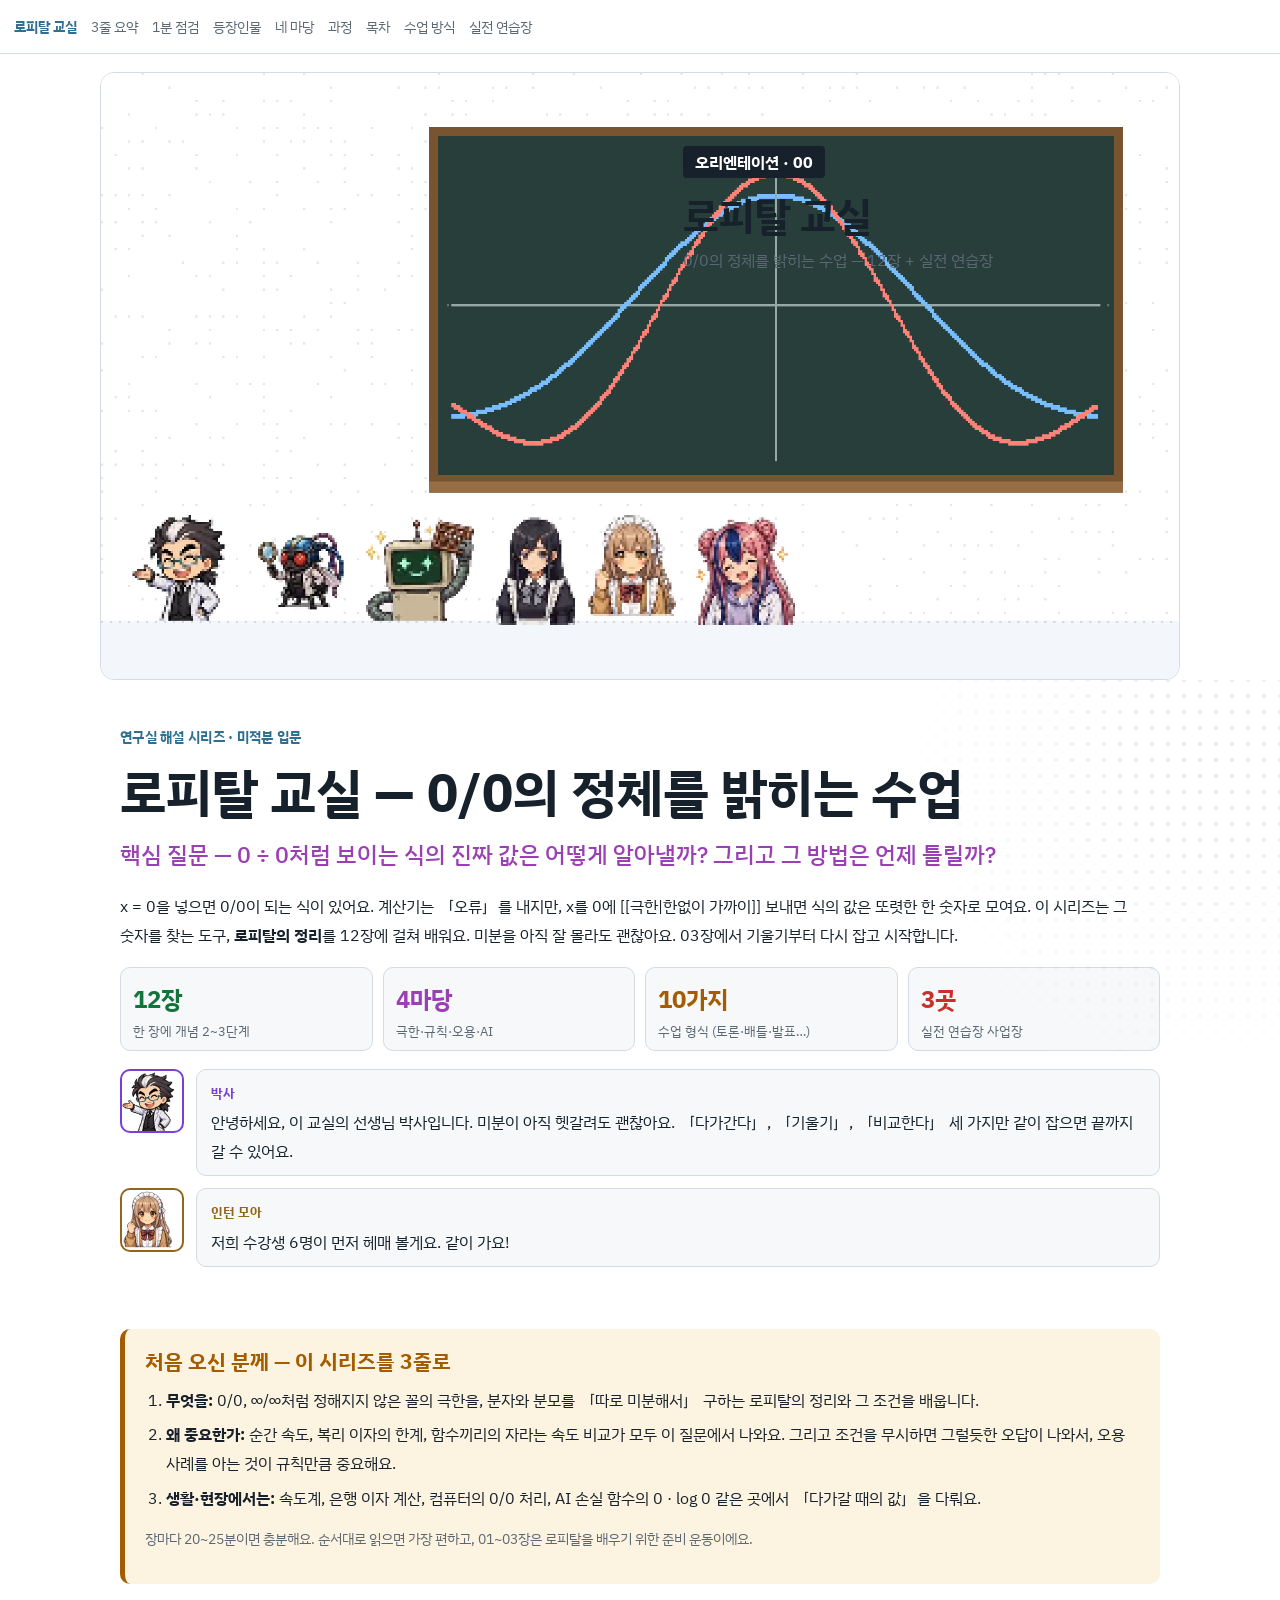
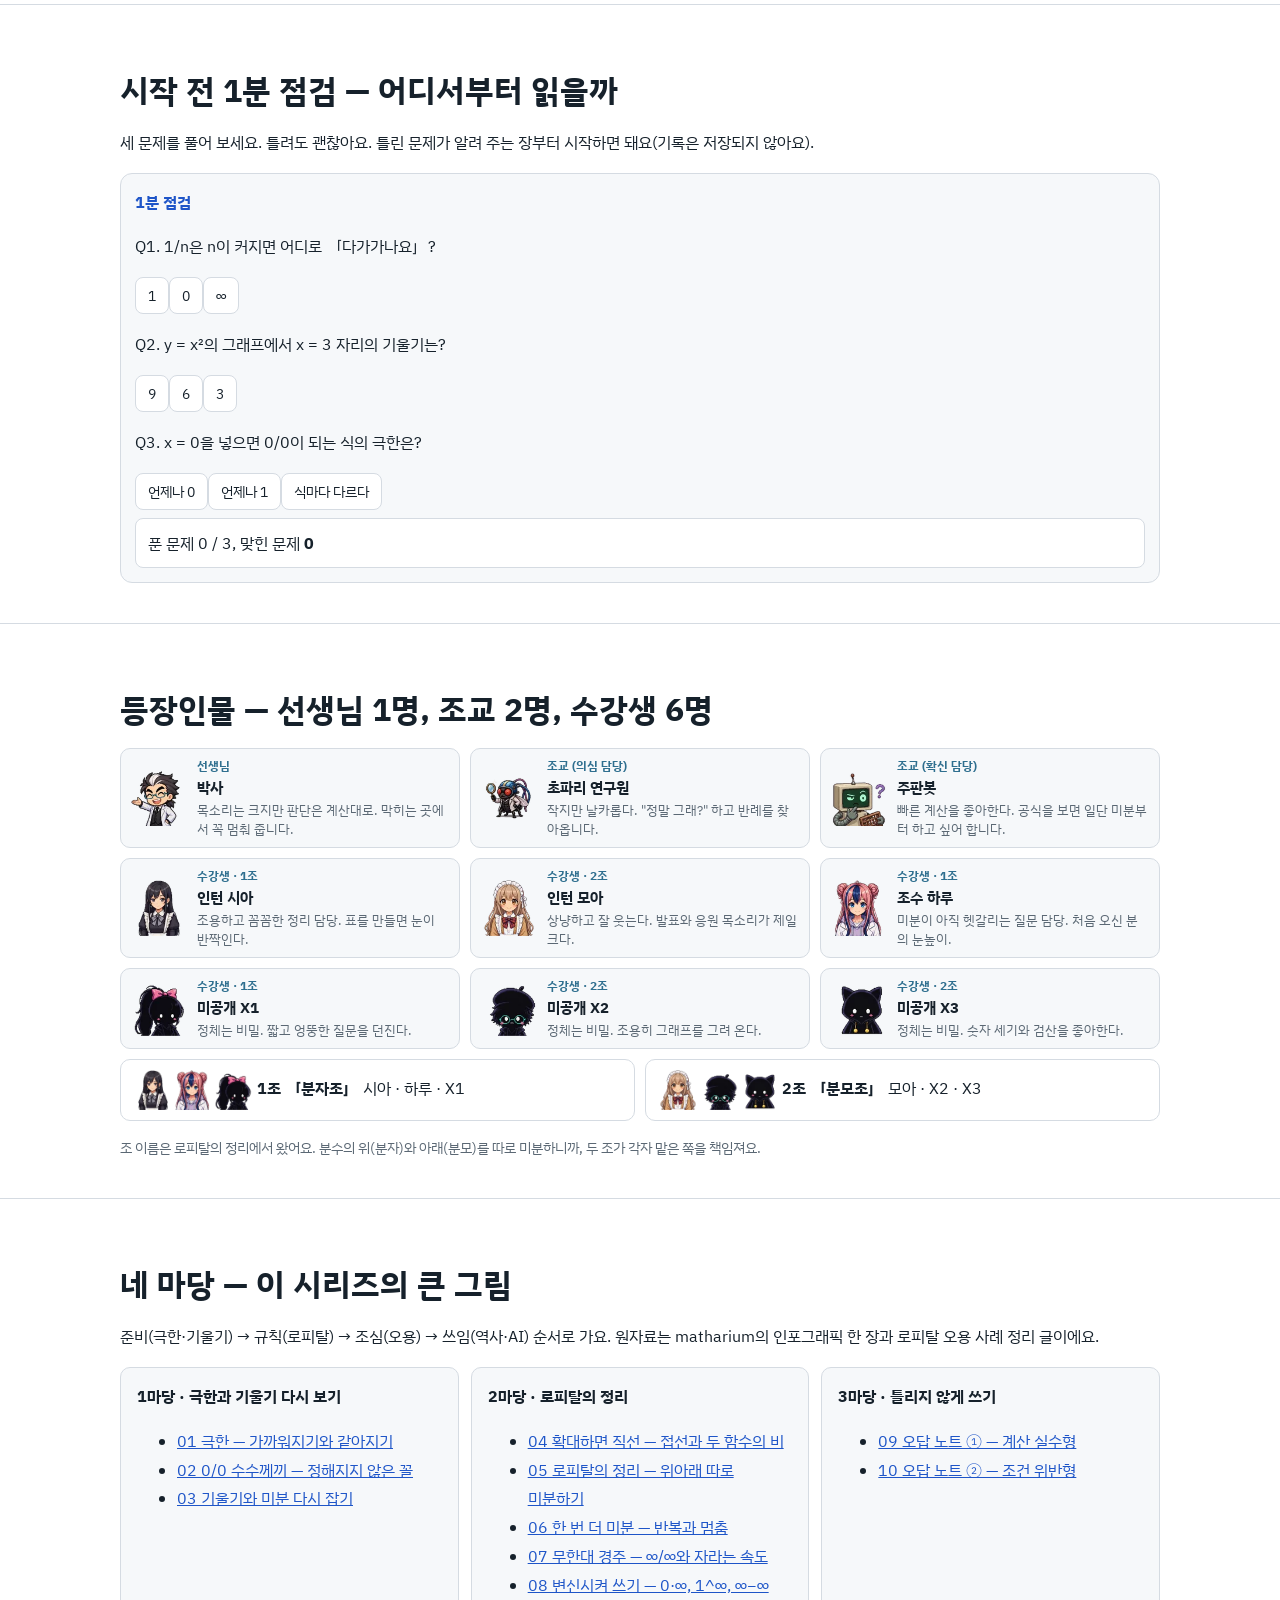
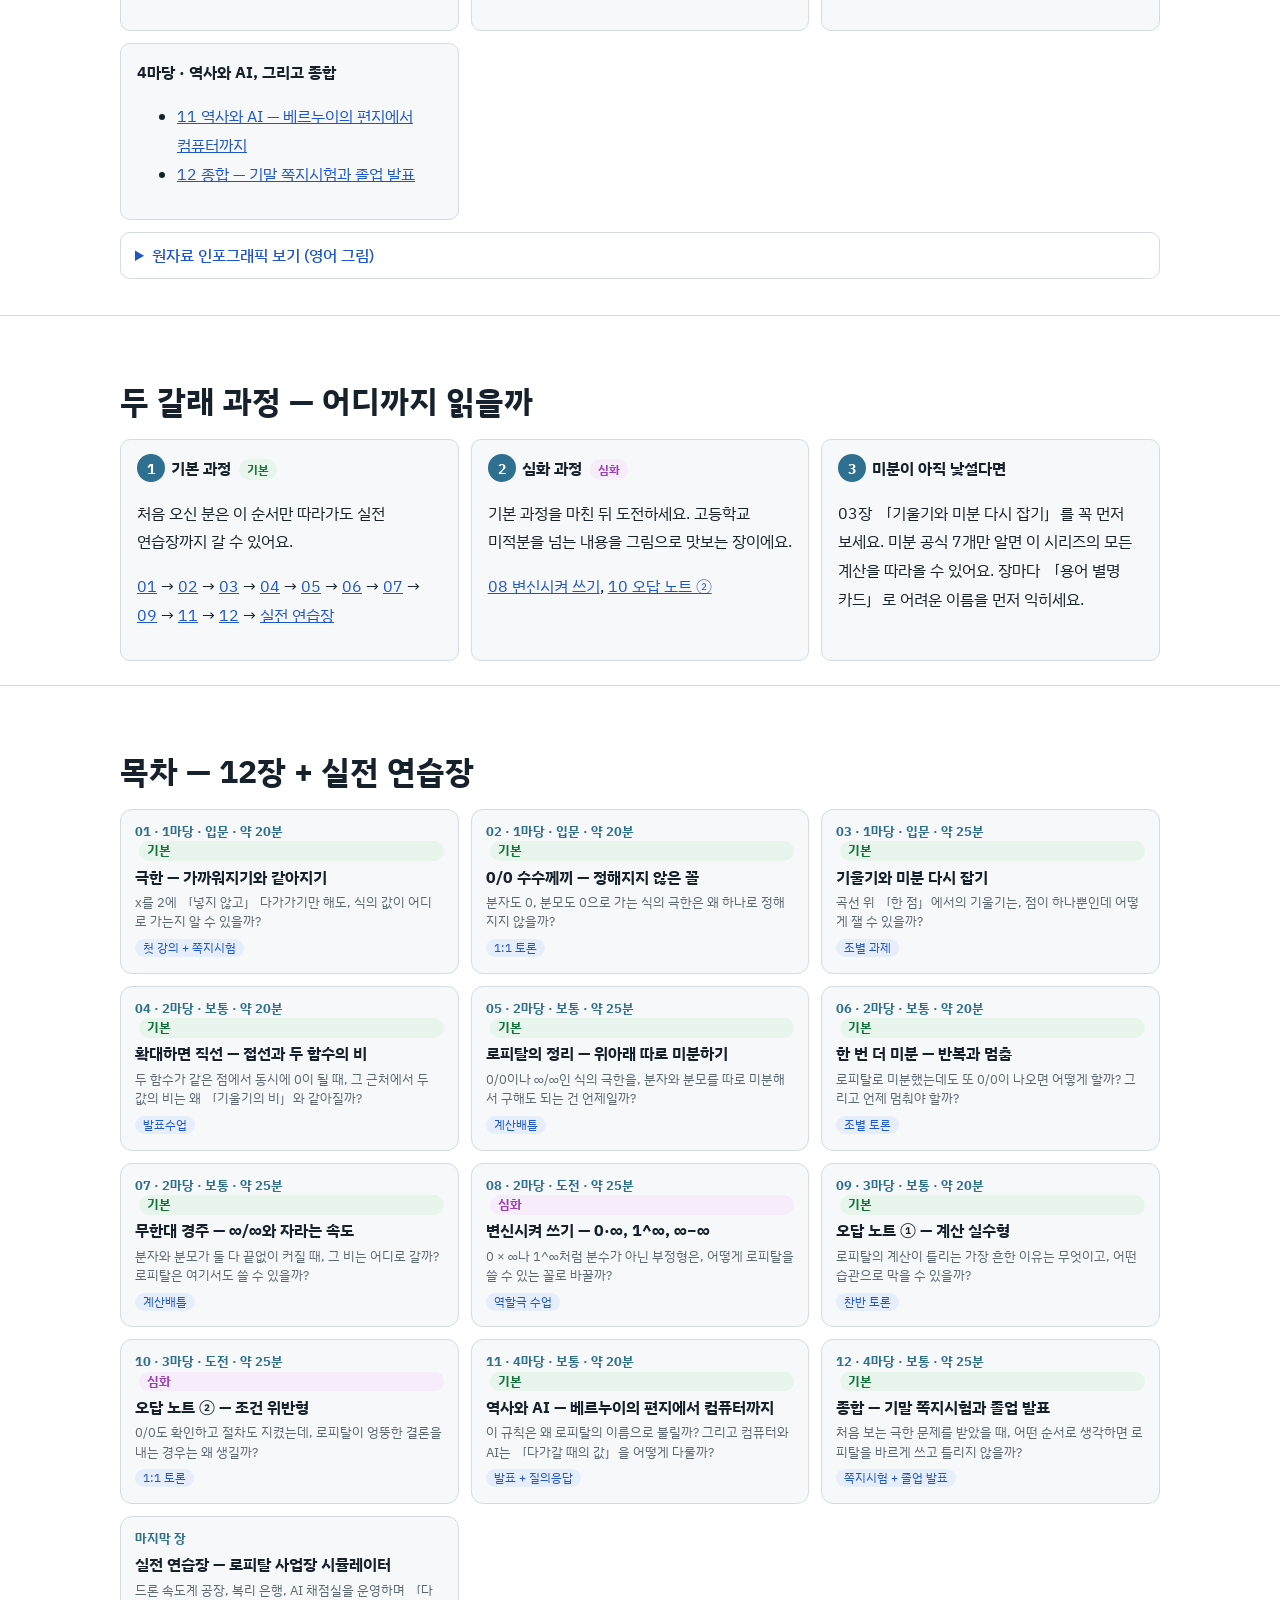
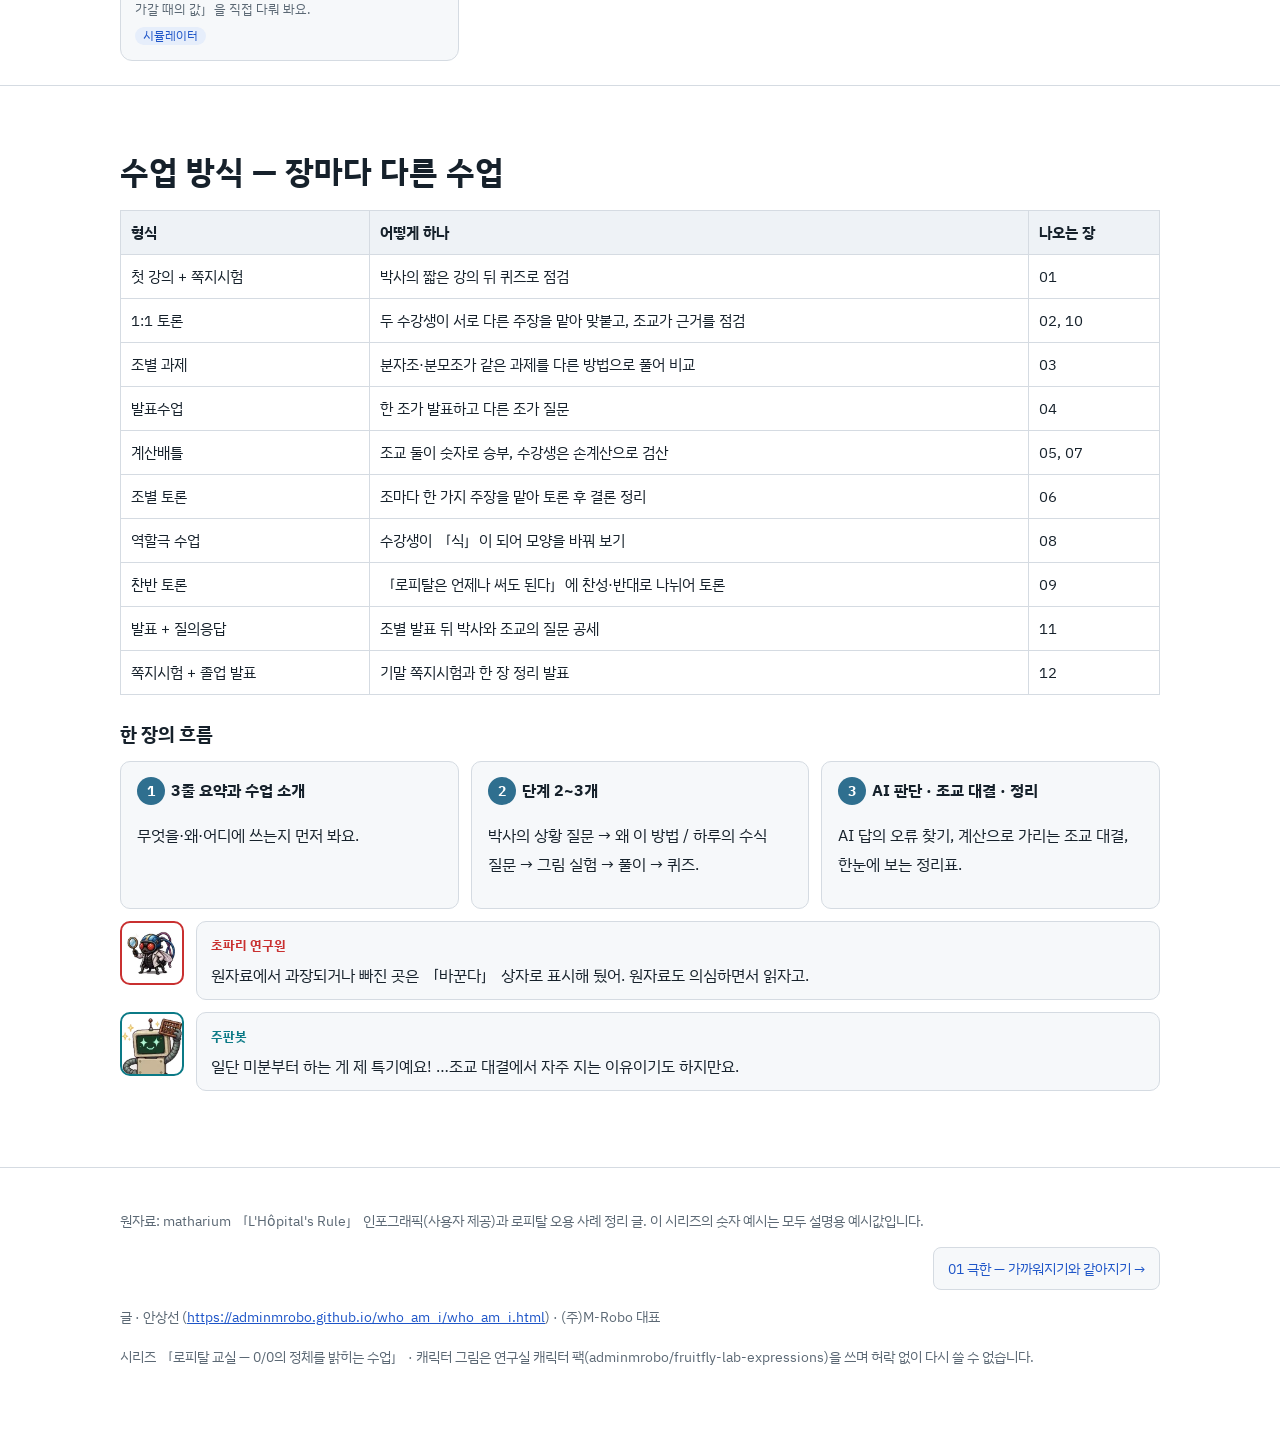
==== commit 1341f88b: "페르소나 검사 반영: 미분 단계 표시, 1분 점검, 08장 복습 상자, 수치 바로잡기" ====
--- a/index.html
+++ b/index.html
@@ -12,7 +12,7 @@
 <link rel="stylesheet" href="assets/lab.css">
 <!-- px-fix v1 --><style id="px-fix">img{image-rendering:auto!important}</style><script id="px-fix-js">(function(){var R=window.ResizeObserver;function f(i){var n=i.naturalWidth,w=i.getBoundingClientRect().width;if(!n||!w)return;var s=w*(window.devicePixelRatio||1)/n;i.style.setProperty("image-rendering",s>=1.95?"pixelated":"auto","important")}var ro=R?new R(function(es){es.forEach(function(e){f(e.target)})}):null;function a(i){if(i.__px)return;i.__px=1;i.addEventListener("load",function(){f(i)});if(ro)ro.observe(i);f(i)}function all(r){(r||document).querySelectorAll&&(r||document).querySelectorAll("img").forEach(a)}function go(){all();if(window.MutationObserver)new MutationObserver(function(ms){ms.forEach(function(m){m.addedNodes.forEach(function(n){if(n.nodeType!==1)return;if(n.tagName==="IMG")a(n);else all(n)})})}).observe(document.documentElement,{childList:true,subtree:true});window.addEventListener("resize",function(){document.querySelectorAll("img").forEach(f)})}if(document.readyState==="loading")document.addEventListener("DOMContentLoaded",go);else go()})();</script><!-- /px-fix -->
 </head><body>
-<nav class="top" aria-label="목차"><a class="logo" href="index.html">로피탈 교실</a><a href="#three">3줄 요약</a><a href="#cast">등장인물</a><a href="#pillars">네 마당</a><a href="#tracks">과정</a><a href="#toc">목차</a><a href="#how">수업 방식</a><a href="practice/index.html">실전 연습장</a></nav><div id="prog"></div>
+<nav class="top" aria-label="목차"><a class="logo" href="index.html">로피탈 교실</a><a href="#three">3줄 요약</a><a href="#check">1분 점검</a><a href="#cast">등장인물</a><a href="#pillars">네 마당</a><a href="#tracks">과정</a><a href="#toc">목차</a><a href="#how">수업 방식</a><a href="practice/index.html">실전 연습장</a></nav><div id="prog"></div>
 <div class="cover has-img" id="top"><img class="cimg" src="img/cover/cover_00.webp" width="1920" height="1080" alt="로피탈 교실 표지 — 박사, 조교 둘, 수강생 여섯이 칠판의 0/0 앞에 모인 강의실"><div class="ctext"><span class="no">오리엔테이션 · 00</span><h1>로피탈 교실</h1><p>0/0의 정체를 밝히는 수업 — 12장 + 실전 연습장</p></div></div>
 <header class="hero"><div class="wrap"><div class="kicker">연구실 해설 시리즈 · 미적분 입문</div><h1>로피탈 교실 — 0/0의 정체를 밝히는 수업</h1>
 <p class="q">핵심 질문 — 0 ÷ 0처럼 보이는 식의 진짜 값은 어떻게 알아낼까? 그리고 그 방법은 언제 틀릴까?</p>
@@ -23,6 +23,7 @@
 <li><b>왜 중요한가:</b> 순간 속도, 복리 이자의 한계, 함수끼리의 자라는 속도 비교가 모두 이 질문에서 나와요. 그리고 조건을 무시하면 그럴듯한 오답이 나와서, 오용 사례를 아는 것이 규칙만큼 중요해요.</li>
 <li><b>생활·현장에서는:</b> 속도계, 은행 이자 계산, 컴퓨터의 0/0 처리, AI 손실 함수의 0 · log 0 같은 곳에서 「다가갈 때의 값」을 다뤄요.</li></ol>
 <p class="note">장마다 20~25분이면 충분해요. 순서대로 읽으면 가장 편하고, 01~03장은 로피탈을 배우기 위한 준비 운동이에요.</p></div></div>
+<section class="level" id="check"><div class="wrap"><h2>시작 전 1분 점검 — 어디서부터 읽을까</h2><p>세 문제를 풀어 보세요. 틀려도 괜찮아요. 틀린 문제가 알려 주는 장부터 시작하면 돼요(기록은 저장되지 않아요).</p><div class="panel"><div class="ptitle">1분 점검</div><div data-w="exam" data-o="{&quot;qs&quot;: [[&quot;1/n은 n이 커지면 어디로 「다가가나요」?&quot;, [&quot;1&quot;, &quot;0&quot;, &quot;∞&quot;], 1, &quot;극한(도착 예정지)은 0. 헷갈렸다면 01장부터 시작하세요.&quot;], [&quot;y = x²의 그래프에서 x = 3 자리의 기울기는?&quot;, [&quot;9&quot;, &quot;6&quot;, &quot;3&quot;], 1, &quot;(x²)′ = 2x → 6. 높이 9와 헷갈렸다면 03장 「기울기와 미분 다시 잡기」를 먼저 보세요.&quot;], [&quot;x = 0을 넣으면 0/0이 되는 식의 극한은?&quot;, [&quot;언제나 0&quot;, &quot;언제나 1&quot;, &quot;식마다 다르다&quot;], 2, &quot;0/0은 「정해지지 않은 꼴」. 헷갈렸다면 02장부터. 셋 다 맞혔다면 04장부터 읽어도 좋아요.&quot;]]}"></div></div></div></section>
 <section class="level" id="cast"><div class="wrap"><h2>등장인물 — 선생님 1명, 조교 2명, 수강생 6명</h2><div class="cast"><div><img class="" data-who="doc" data-mood="front" alt="" aria-hidden="true"><div><span class="role">선생님</span><b>박사</b><span>목소리는 크지만 판단은 계산대로. 막히는 곳에서 꼭 멈춰 줍니다.</span></div></div><div><img class="" data-who="fly" data-mood="magnify" alt="" aria-hidden="true"><div><span class="role">조교 (의심 담당)</span><b>초파리 연구원</b><span>작지만 날카롭다. &quot;정말 그래?&quot; 하고 반례를 찾아옵니다.</span></div></div><div><img class="" data-who="robo" data-mood="calc" alt="" aria-hidden="true"><div><span class="role">조교 (확신 담당)</span><b>주판봇</b><span>빠른 계산을 좋아한다. 공식을 보면 일단 미분부터 하고 싶어 합니다.</span></div></div><div><img class="" data-who="sia" data-mood="e13" alt="" aria-hidden="true"><div><span class="role">수강생 · 1조</span><b>인턴 시아</b><span>조용하고 꼼꼼한 정리 담당. 표를 만들면 눈이 반짝인다.</span></div></div><div><img class="" data-who="moa" data-mood="e13" alt="" aria-hidden="true"><div><span class="role">수강생 · 2조</span><b>인턴 모아</b><span>상냥하고 잘 웃는다. 발표와 응원 목소리가 제일 크다.</span></div></div><div><img class="" data-who="asst" data-mood="e13" alt="" aria-hidden="true"><div><span class="role">수강생 · 1조</span><b>조수 하루</b><span>미분이 아직 헷갈리는 질문 담당. 처음 오신 분의 눈높이.</span></div></div><div><img class="" data-who="x1" data-mood="e13" alt="" aria-hidden="true"><div><span class="role">수강생 · 1조</span><b>미공개 X1</b><span>정체는 비밀. 짧고 엉뚱한 질문을 던진다.</span></div></div><div><img class="" data-who="x2" data-mood="e13" alt="" aria-hidden="true"><div><span class="role">수강생 · 2조</span><b>미공개 X2</b><span>정체는 비밀. 조용히 그래프를 그려 온다.</span></div></div><div><img class="" data-who="x3" data-mood="e13" alt="" aria-hidden="true"><div><span class="role">수강생 · 2조</span><b>미공개 X3</b><span>정체는 비밀. 숫자 세기와 검산을 좋아한다.</span></div></div></div>
 <div class="groups"><div><img class="" data-who="sia" data-mood="e13" alt="" aria-hidden="true"><img class="" data-who="asst" data-mood="e13" alt="" aria-hidden="true"><img class="" data-who="x1" data-mood="e13" alt="" aria-hidden="true"> <b>1조 「분자조」</b> 시아 · 하루 · X1</div><div><img class="" data-who="moa" data-mood="e13" alt="" aria-hidden="true"><img class="" data-who="x2" data-mood="e13" alt="" aria-hidden="true"><img class="" data-who="x3" data-mood="e13" alt="" aria-hidden="true"> <b>2조 「분모조」</b> 모아 · X2 · X3</div></div>
 <p class="note">조 이름은 로피탈의 정리에서 왔어요. 분수의 위(분자)와 아래(분모)를 따로 미분하니까, 두 조가 각자 맡은 쪽을 책임져요.</p></div></section>
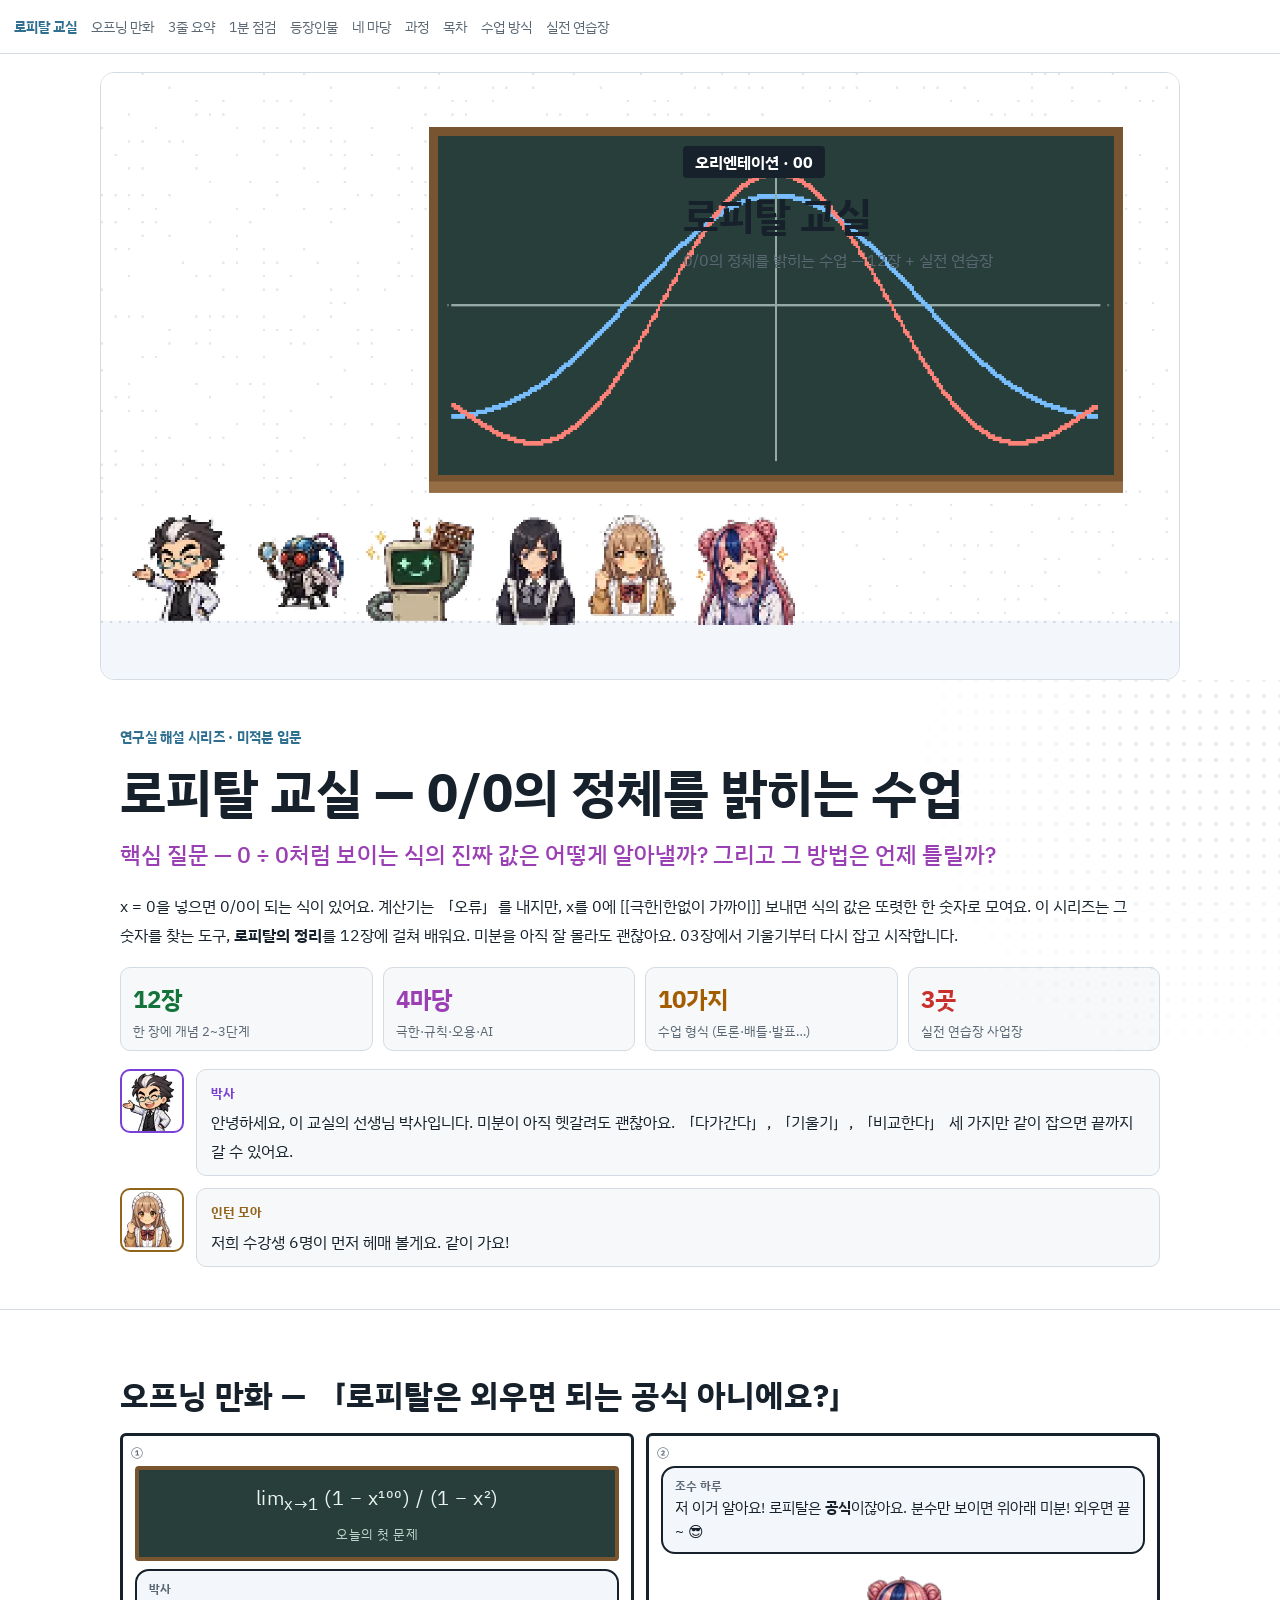
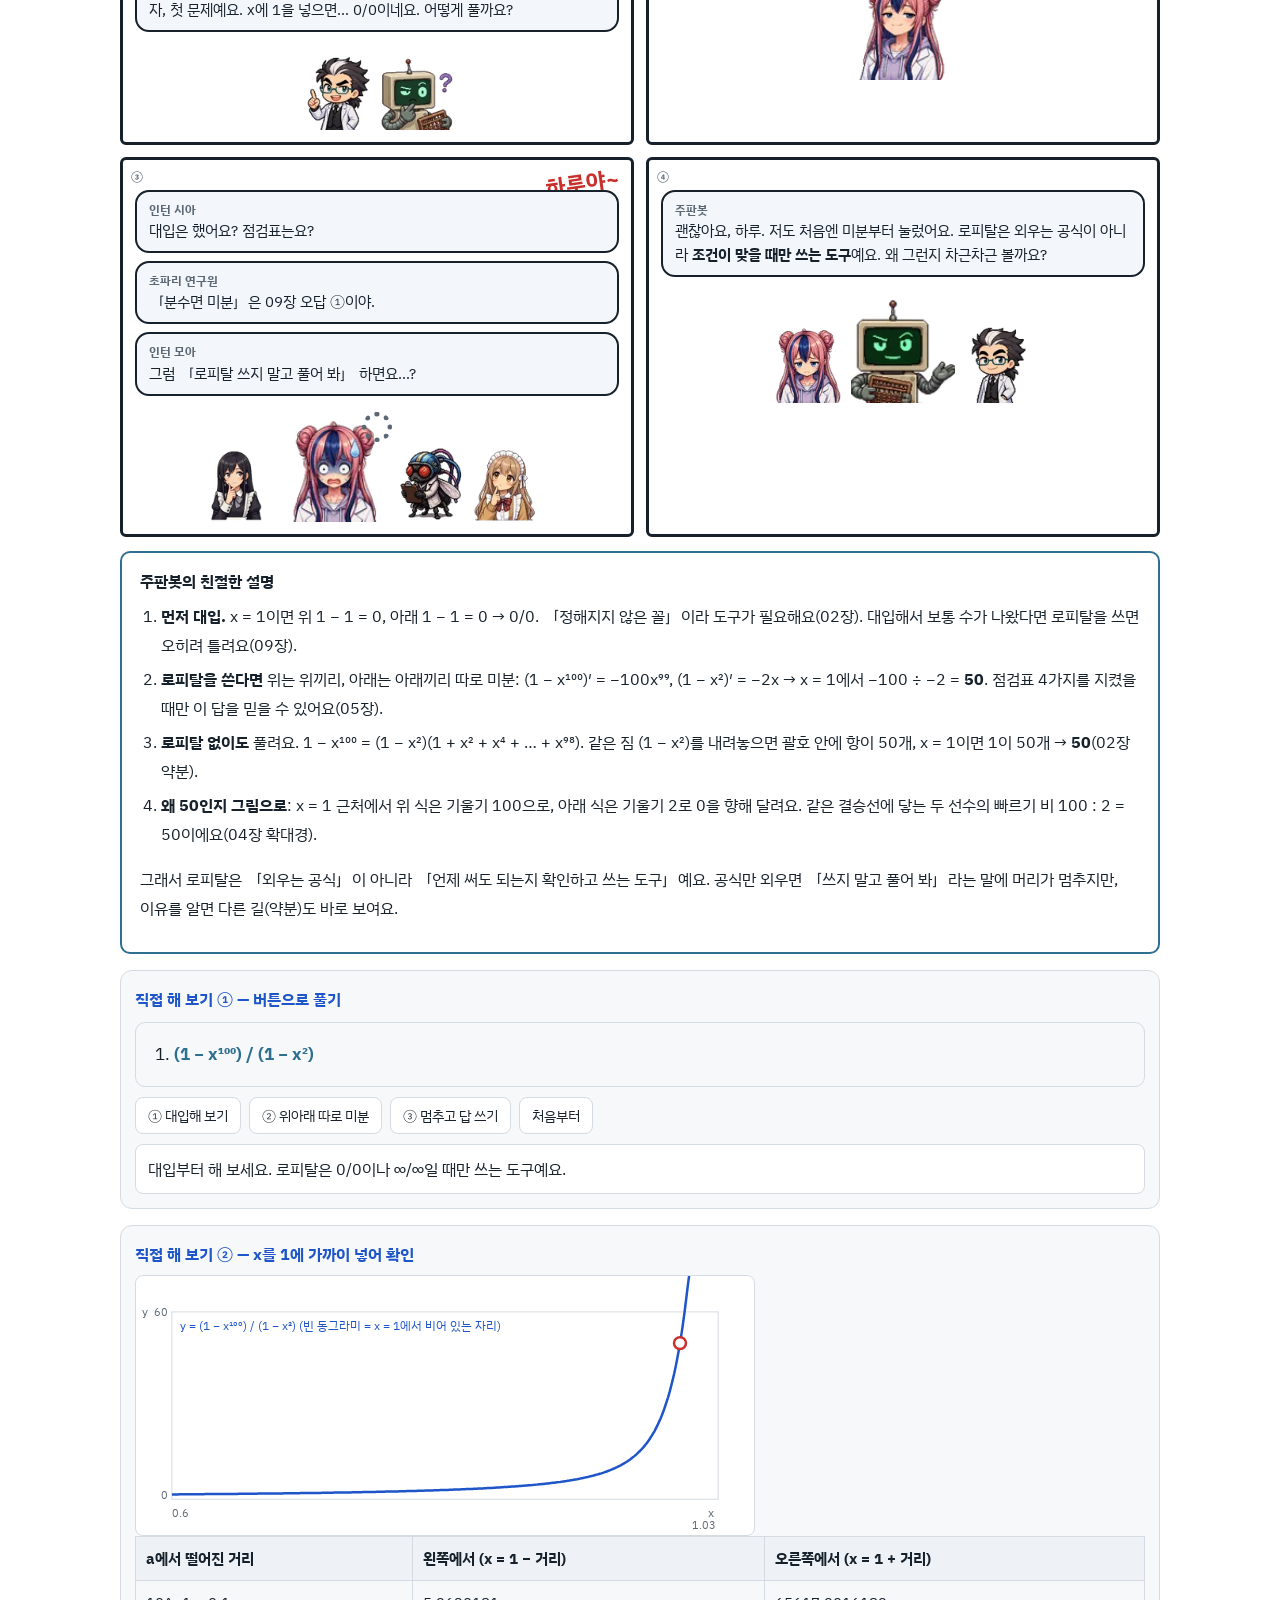
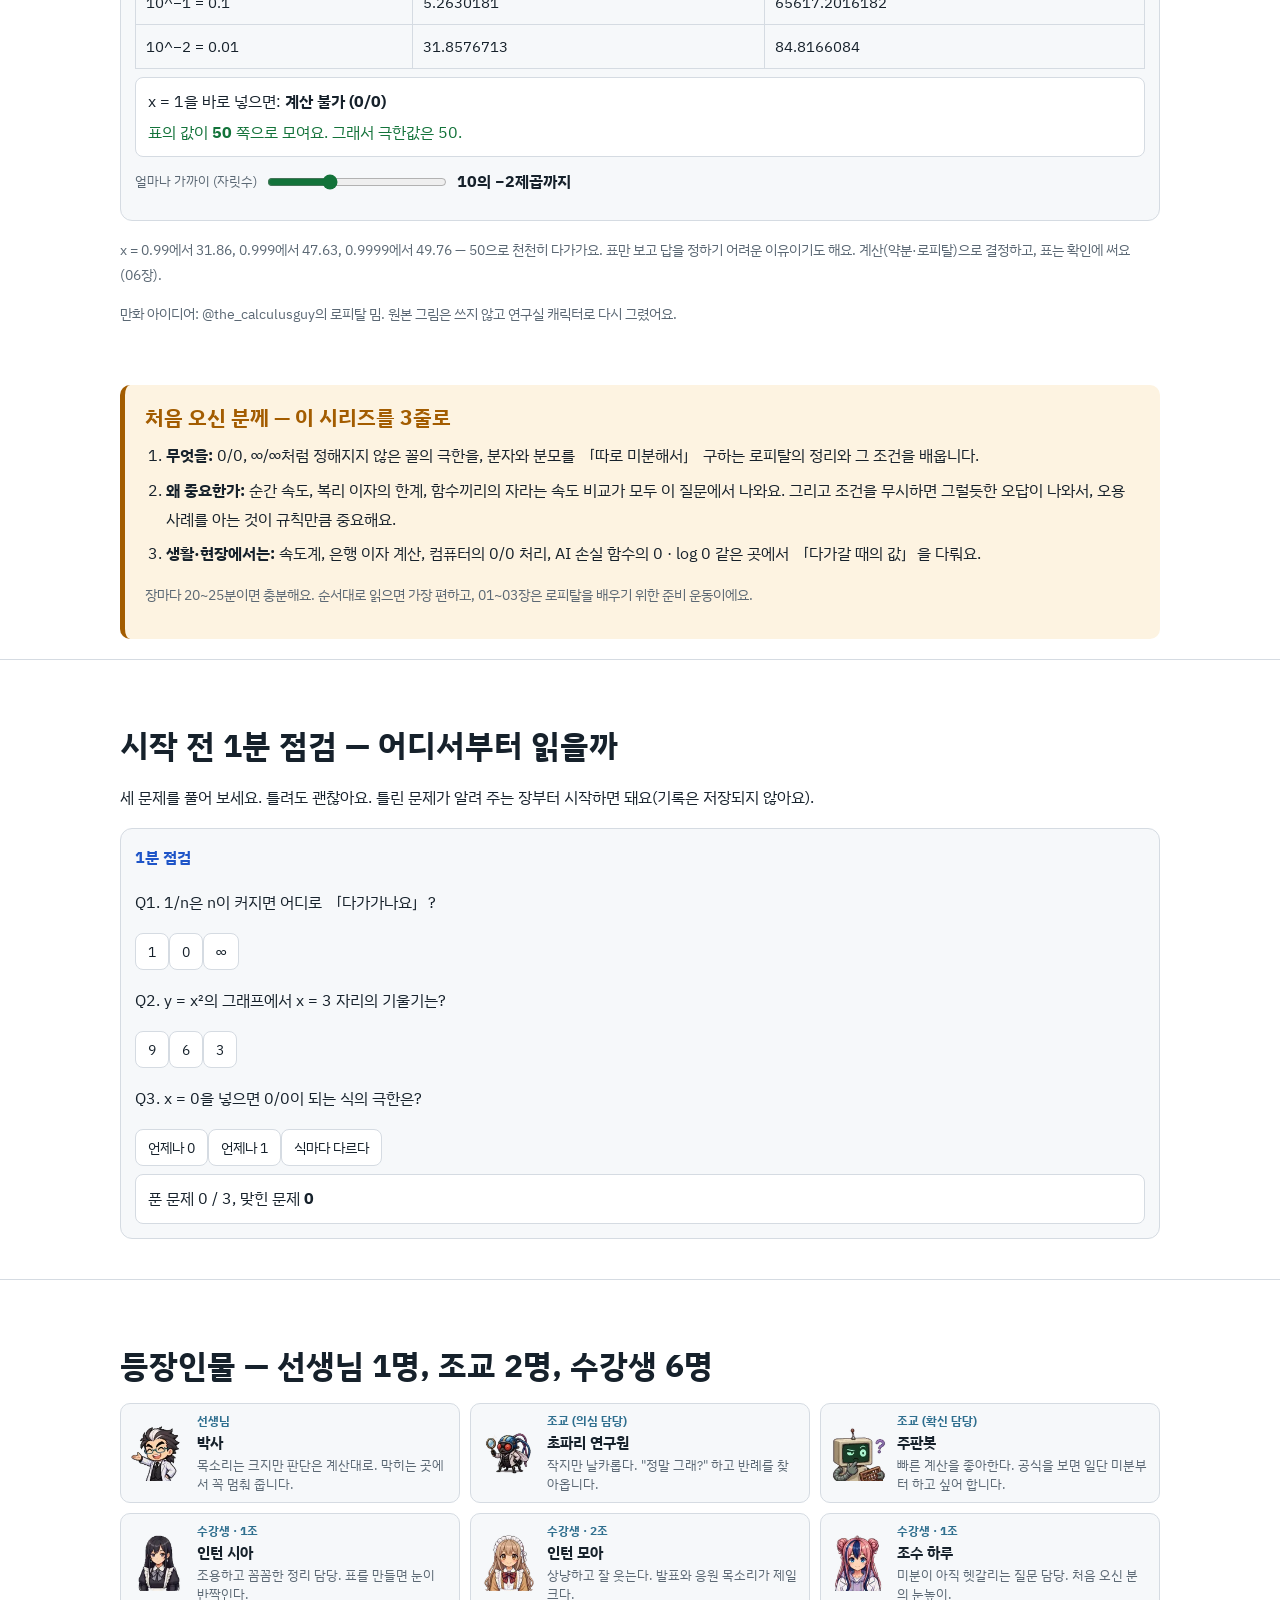
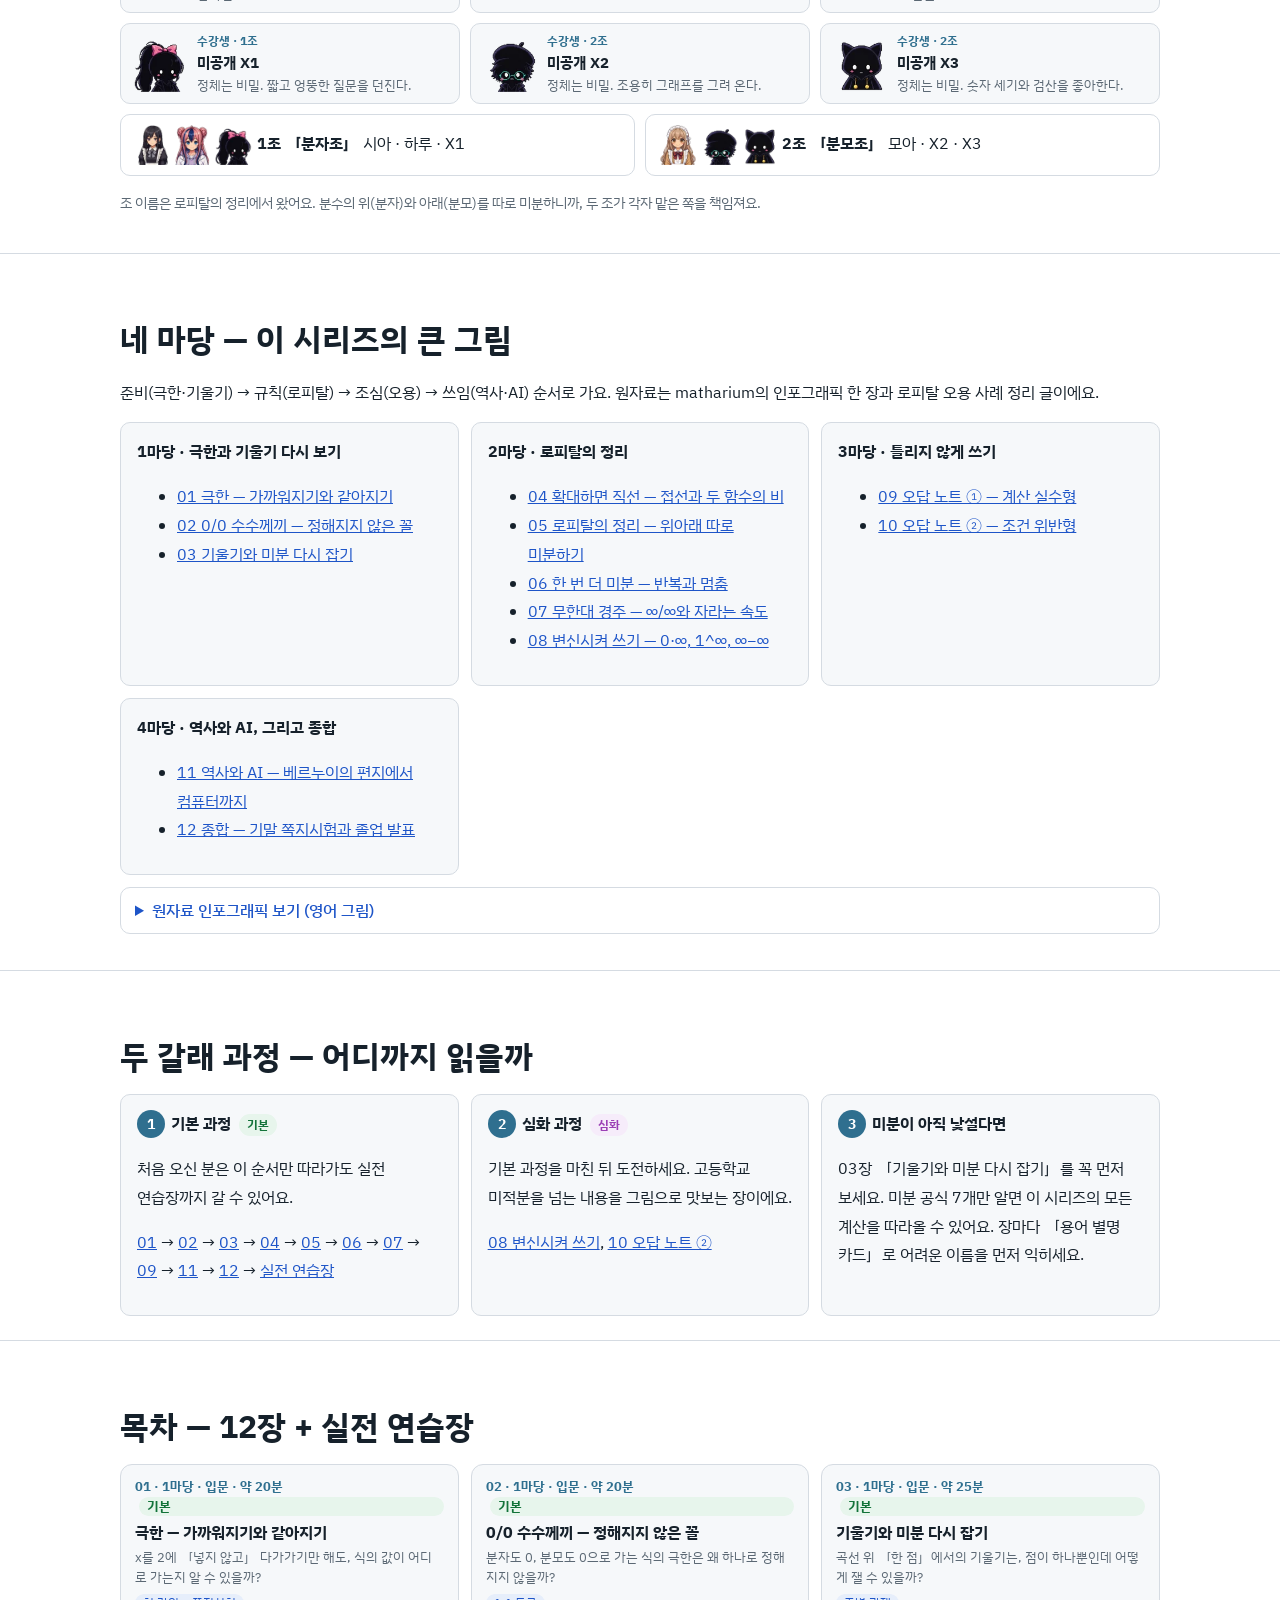
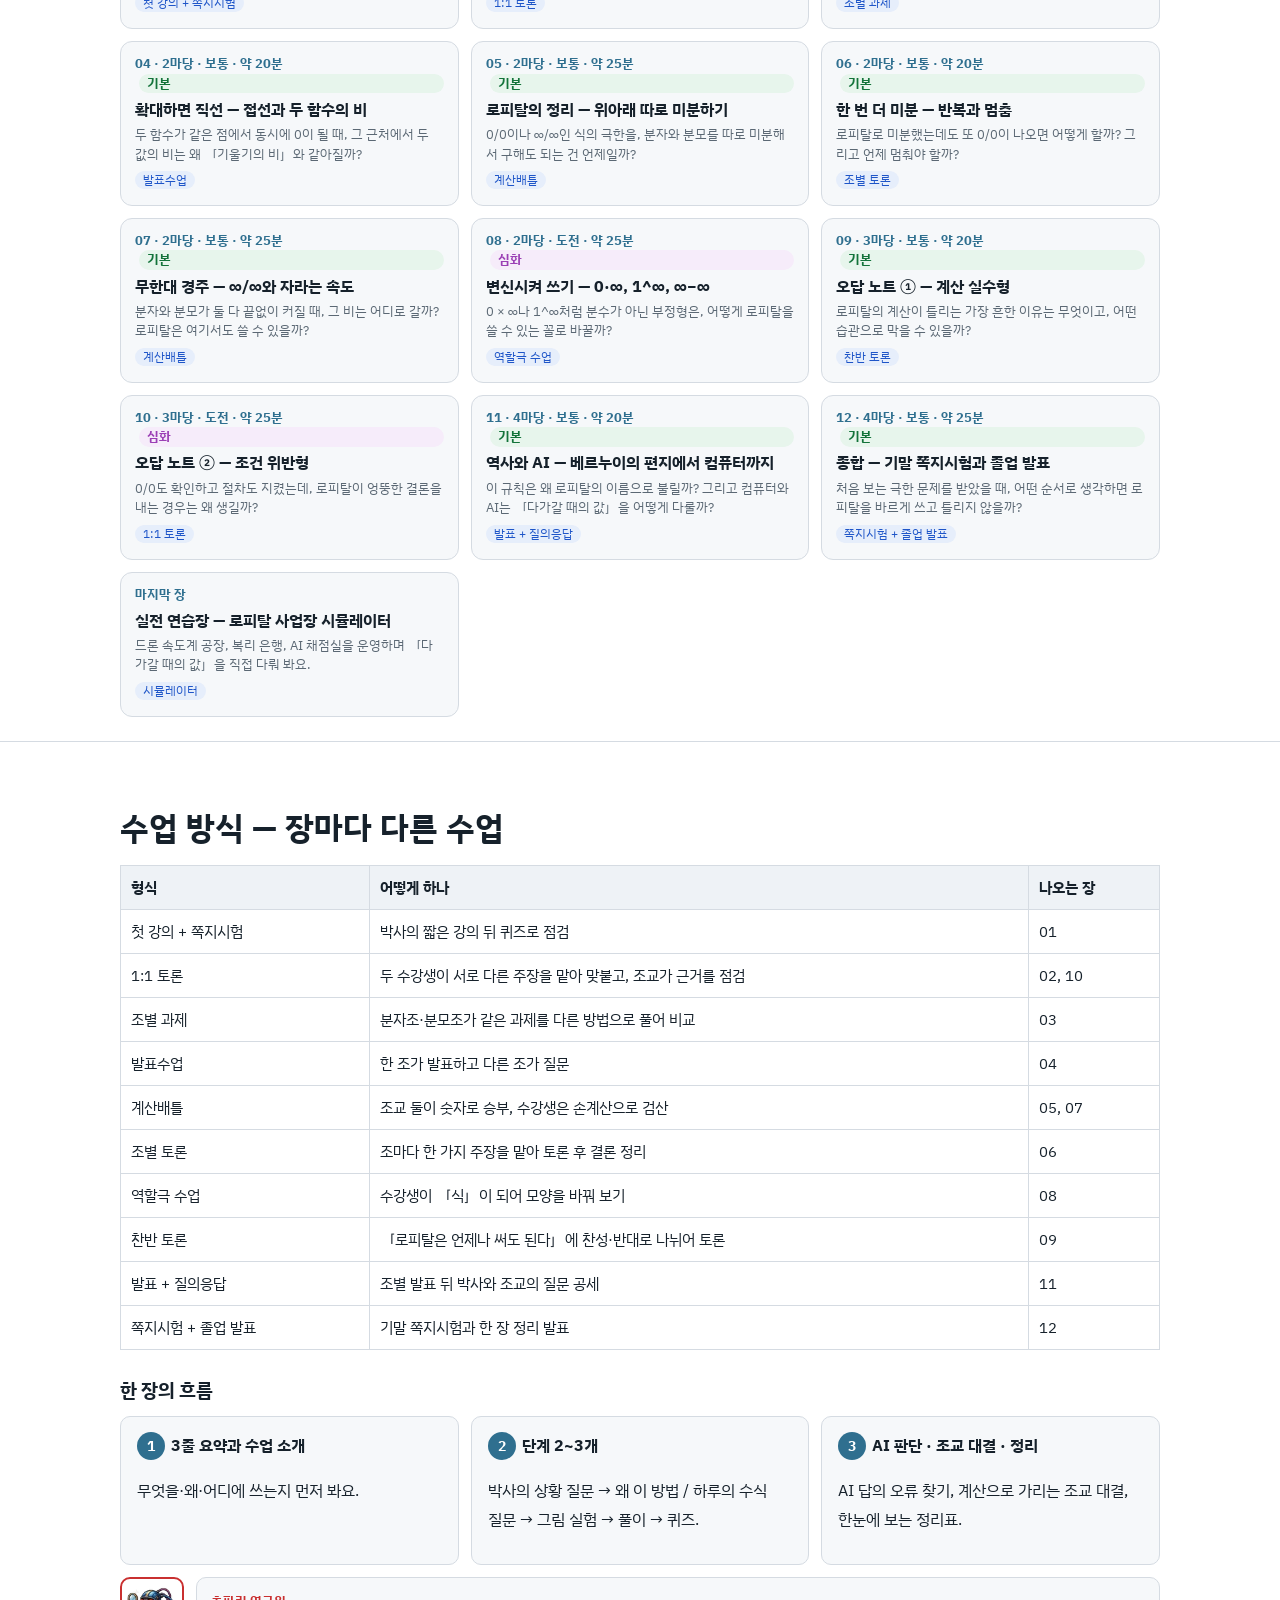
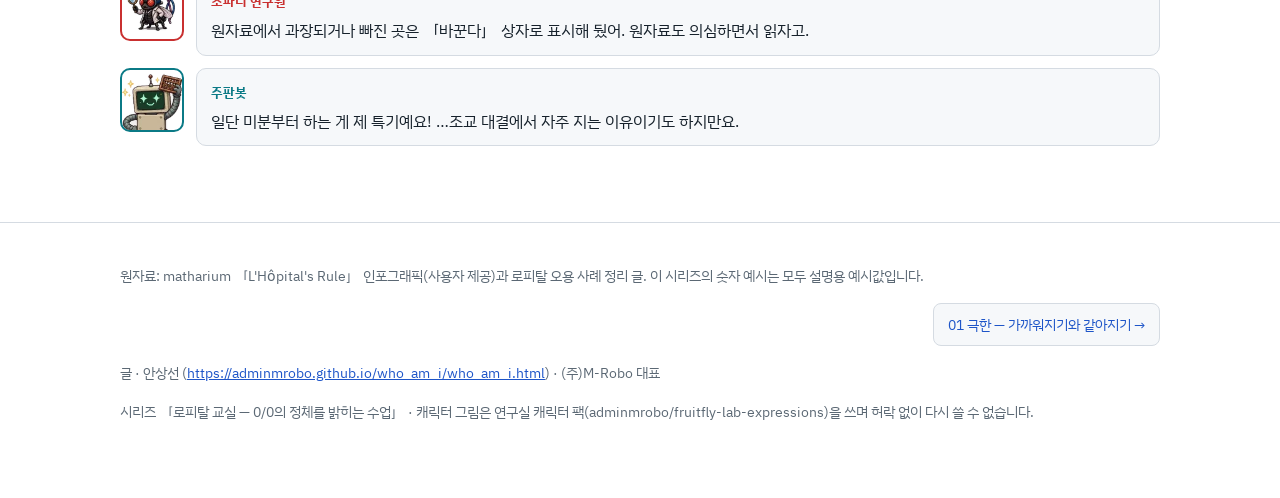
==== commit 9f51256c: "오리엔테이션에 오프닝 만화 추가: 「로피탈은 외우는 공식?」 하루와 주판봇의 설명, (1 − x¹⁰⁰)/(1 − x²) 실습" ====
--- a/index.html
+++ b/index.html
@@ -12,12 +12,13 @@
 <link rel="stylesheet" href="assets/lab.css">
 <!-- px-fix v1 --><style id="px-fix">img{image-rendering:auto!important}</style><script id="px-fix-js">(function(){var R=window.ResizeObserver;function f(i){var n=i.naturalWidth,w=i.getBoundingClientRect().width;if(!n||!w)return;var s=w*(window.devicePixelRatio||1)/n;i.style.setProperty("image-rendering",s>=1.95?"pixelated":"auto","important")}var ro=R?new R(function(es){es.forEach(function(e){f(e.target)})}):null;function a(i){if(i.__px)return;i.__px=1;i.addEventListener("load",function(){f(i)});if(ro)ro.observe(i);f(i)}function all(r){(r||document).querySelectorAll&&(r||document).querySelectorAll("img").forEach(a)}function go(){all();if(window.MutationObserver)new MutationObserver(function(ms){ms.forEach(function(m){m.addedNodes.forEach(function(n){if(n.nodeType!==1)return;if(n.tagName==="IMG")a(n);else all(n)})})}).observe(document.documentElement,{childList:true,subtree:true});window.addEventListener("resize",function(){document.querySelectorAll("img").forEach(f)})}if(document.readyState==="loading")document.addEventListener("DOMContentLoaded",go);else go()})();</script><!-- /px-fix -->
 </head><body>
-<nav class="top" aria-label="목차"><a class="logo" href="index.html">로피탈 교실</a><a href="#three">3줄 요약</a><a href="#check">1분 점검</a><a href="#cast">등장인물</a><a href="#pillars">네 마당</a><a href="#tracks">과정</a><a href="#toc">목차</a><a href="#how">수업 방식</a><a href="practice/index.html">실전 연습장</a></nav><div id="prog"></div>
+<nav class="top" aria-label="목차"><a class="logo" href="index.html">로피탈 교실</a><a href="#comic">오프닝 만화</a><a href="#three">3줄 요약</a><a href="#check">1분 점검</a><a href="#cast">등장인물</a><a href="#pillars">네 마당</a><a href="#tracks">과정</a><a href="#toc">목차</a><a href="#how">수업 방식</a><a href="practice/index.html">실전 연습장</a></nav><div id="prog"></div>
 <div class="cover has-img" id="top"><img class="cimg" src="img/cover/cover_00.webp" width="1920" height="1080" alt="로피탈 교실 표지 — 박사, 조교 둘, 수강생 여섯이 칠판의 0/0 앞에 모인 강의실"><div class="ctext"><span class="no">오리엔테이션 · 00</span><h1>로피탈 교실</h1><p>0/0의 정체를 밝히는 수업 — 12장 + 실전 연습장</p></div></div>
 <header class="hero"><div class="wrap"><div class="kicker">연구실 해설 시리즈 · 미적분 입문</div><h1>로피탈 교실 — 0/0의 정체를 밝히는 수업</h1>
 <p class="q">핵심 질문 — 0 ÷ 0처럼 보이는 식의 진짜 값은 어떻게 알아낼까? 그리고 그 방법은 언제 틀릴까?</p>
 <p>x = 0을 넣으면 0/0이 되는 식이 있어요. 계산기는 「오류」를 내지만, x를 0에 [[극한|한없이 가까이]] 보내면 식의 값은 또렷한 한 숫자로 모여요. 이 시리즈는 그 숫자를 찾는 도구, <b>로피탈의 정리</b>를 12장에 걸쳐 배워요. 미분을 아직 잘 몰라도 괜찮아요. 03장에서 기울기부터 다시 잡고 시작합니다.</p>
 <div class="kpis"><div class="kpi g"><b>12장</b><span>한 장에 개념 2~3단계</span></div><div class="kpi m"><b>4마당</b><span>극한·규칙·오용·AI</span></div><div class="kpi a"><b>10가지</b><span>수업 형식 (토론·배틀·발표…)</span></div><div class="kpi r"><b>3곳</b><span>실전 연습장 사업장</span></div></div><div class="say" data-who="doc"><img class="who" data-who="doc" data-mood="front" alt="" aria-hidden="true"><div><b class="name">박사</b><p>안녕하세요, 이 교실의 선생님 박사입니다. 미분이 아직 헷갈려도 괜찮아요. 「다가간다」, 「기울기」, 「비교한다」 세 가지만 같이 잡으면 끝까지 갈 수 있어요.</p></div></div><div class="say" data-who="moa"><img class="who" data-who="moa" data-mood="cheer" alt="" aria-hidden="true"><div><b class="name">인턴 모아</b><p>저희 수강생 6명이 먼저 헤매 볼게요. 같이 가요!</p></div></div></div></header>
+<section class="level" id="comic"><div class="wrap"><h2>오프닝 만화 — 「로피탈은 외우면 되는 공식 아니에요?」</h2><div class="comic"><div class="cp"><span class="no">①</span><div class="board">lim<sub>x→1</sub> (1 − x¹⁰⁰) / (1 − x²)<small>오늘의 첫 문제</small></div><div class="bub"><b class="nm">박사</b>자, 첫 문제예요. x에 1을 넣으면… 0/0이네요. 어떻게 풀까요?</div><div class="cast2"><img class="" data-who="doc" data-mood="board" alt="" aria-hidden="true"><img class="" data-who="robo" data-mood="calc" alt="" aria-hidden="true"></div></div><div class="cp"><span class="no">②</span><div class="bub"><b class="nm">조수 하루</b>저 이거 알아요! 로피탈은 <b>공식</b>이잖아요. 분수만 보이면 위아래 미분! 외우면 끝~ 😎</div><div class="cast2"><img class="big" data-who="asst" data-mood="proud" alt="" aria-hidden="true"></div></div><div class="cp"><span class="no">③</span><span class="boom">하루야~</span><div class="bub"><b class="nm">인턴 시아</b>대입은 했어요? 점검표는요?</div><div class="bub"><b class="nm">초파리 연구원</b>「분수면 미분」은 09장 오답 ①이야.</div><div class="bub"><b class="nm">인턴 모아</b>그럼 「로피탈 쓰지 말고 풀어 봐」 하면요…?</div><div class="cast2"><span class="spin" aria-hidden="true"></span><img class="" data-who="sia" data-mood="think" alt="" aria-hidden="true"><img class="big" data-who="asst" data-mood="shock" alt="" aria-hidden="true"><img class="" data-who="fly" data-mood="clip" alt="" aria-hidden="true"><img class="" data-who="moa" data-mood="think" alt="" aria-hidden="true"></div></div><div class="cp"><span class="no">④</span><div class="bub"><b class="nm">주판봇</b>괜찮아요, 하루. 저도 처음엔 미분부터 눌렀어요. 로피탈은 외우는 공식이 아니라 <b>조건이 맞을 때만 쓰는 도구</b>예요. 왜 그런지 차근차근 볼까요?</div><div class="cast2"><img class="" data-who="asst" data-mood="sigh" alt="" aria-hidden="true"><img class="big" data-who="robo" data-mood="explain" alt="" aria-hidden="true"><img class="" data-who="doc" data-mood="smile" alt="" aria-hidden="true"></div></div></div><div class="rbox"><b>주판봇의 친절한 설명</b><ol><li><b>먼저 대입.</b> x = 1이면 위 1 − 1 = 0, 아래 1 − 1 = 0 → 0/0. 「정해지지 않은 꼴」이라 도구가 필요해요(02장). 대입해서 보통 수가 나왔다면 로피탈을 쓰면 오히려 틀려요(09장).</li><li><b>로피탈을 쓴다면</b> 위는 위끼리, 아래는 아래끼리 따로 미분: (1 − x¹⁰⁰)′ = −100x⁹⁹, (1 − x²)′ = −2x → x = 1에서 −100 ÷ −2 = <b>50</b>. 점검표 4가지를 지켰을 때만 이 답을 믿을 수 있어요(05장).</li><li><b>로피탈 없이도</b> 풀려요. 1 − x¹⁰⁰ = (1 − x²)(1 + x² + x⁴ + … + x⁹⁸). 같은 짐 (1 − x²)를 내려놓으면 괄호 안에 항이 50개, x = 1이면 1이 50개 → <b>50</b>(02장 약분).</li><li><b>왜 50인지 그림으로</b>: x = 1 근처에서 위 식은 기울기 100으로, 아래 식은 기울기 2로 0을 향해 달려요. 같은 결승선에 닿는 두 선수의 빠르기 비 100 : 2 = 50이에요(04장 확대경).</li></ol><p>그래서 로피탈은 「외우는 공식」이 아니라 「언제 써도 되는지 확인하고 쓰는 도구」예요. 공식만 외우면 「쓰지 말고 풀어 봐」라는 말에 머리가 멈추지만, 이유를 알면 다른 길(약분)도 바로 보여요.</p></div><div class="panel"><div class="ptitle">직접 해 보기 ① — 버튼으로 풀기</div><div data-w="lh" data-o="{&quot;keys&quot;: [&quot;meme&quot;]}"></div></div><div class="panel"><div class="ptitle">직접 해 보기 ② — x를 1에 가까이 넣어 확인</div><div data-w="table" data-o="{&quot;keys&quot;: [&quot;meme&quot;], &quot;K&quot;: 2, &quot;Kmax&quot;: 4}"></div></div><p class="note">x = 0.99에서 31.86, 0.999에서 47.63, 0.9999에서 49.76 — 50으로 천천히 다가가요. 표만 보고 답을 정하기 어려운 이유이기도 해요. 계산(약분·로피탈)으로 결정하고, 표는 확인에 써요(06장).</p><p class="note">만화 아이디어: @the_calculusguy의 로피탈 밈. 원본 그림은 쓰지 않고 연구실 캐릭터로 다시 그렸어요.</p></div></section>
 <div class="wrap"><div class="three" id="three"><h2>처음 오신 분께 — 이 시리즈를 3줄로</h2><ol>
 <li><b>무엇을:</b> 0/0, ∞/∞처럼 정해지지 않은 꼴의 극한을, 분자와 분모를 「따로 미분해서」 구하는 로피탈의 정리와 그 조건을 배웁니다.</li>
 <li><b>왜 중요한가:</b> 순간 속도, 복리 이자의 한계, 함수끼리의 자라는 속도 비교가 모두 이 질문에서 나와요. 그리고 조건을 무시하면 그럴듯한 오답이 나와서, 오용 사례를 아는 것이 규칙만큼 중요해요.</li>
--- a/assets/lab.css
+++ b/assets/lab.css
@@ -264,3 +264,22 @@
 .lhsteps{margin:0;padding-left:1.4em}.lhsteps li{margin:.35em 0;font-size:17px}.lhsteps li.now b{color:var(--accent)}
 .lhbox p.g{color:var(--gfp)}.lhbox p.r{color:var(--eye)}.lhbox p.a{color:var(--amber)}
 .tb td,.tb th{word-break:keep-all}
+
+/* 오프닝 만화 — 「로피탈은 외우는 공식?」 */
+.comic{display:grid;grid-template-columns:repeat(2,1fr);gap:12px;margin:14px 0}
+.comic .cp{position:relative;background:#fff;border:3px solid #16212b;border-radius:6px;padding:30px 12px 12px;min-height:220px;display:flex;flex-direction:column;gap:8px}
+.comic .cp .no{position:absolute;top:6px;left:8px;font-size:12px;font-weight:700;color:#5b6874}
+.comic .cast2{display:flex;justify-content:center;align-items:flex-end;gap:4px;margin-top:14px;position:relative}
+.comic .cast2 img{width:76px;height:76px;image-rendering:pixelated}
+.comic .cast2 img.big{width:104px;height:104px}
+.comic .bub{background:#f3f6fa;border:2px solid #16212b;border-radius:14px;padding:8px 12px;font-size:15px;line-height:1.6;position:relative}
+.comic .bub b.nm{display:block;font-size:12px;color:#5b6874}
+.comic .board{background:#283e3a;color:#eaf4ef;border:4px solid #78542f;border-radius:4px;padding:10px;text-align:center;font-size:20px;letter-spacing:.5px}
+.comic .board small{display:block;font-size:13px;color:#bcd6cc;margin-top:4px}
+.comic .spin{position:absolute;top:-6px;left:50%;width:30px;height:30px;margin-left:-15px;border-radius:50%;border:5px dotted #5b6874;animation:lhspin 1s steps(8) infinite}
+.comic .boom{position:absolute;top:4px;right:12px;font-size:22px;font-weight:900;color:#c9302c;transform:rotate(-8deg)}
+@keyframes lhspin{to{transform:rotate(360deg)}}
+@media (prefers-reduced-motion:reduce){.comic .spin{animation:none}}
+@media (max-width:860px){.comic{grid-template-columns:1fr}.comic .cast2 img{width:64px;height:64px}.comic .cast2 img.big{width:88px;height:88px}}
+.rbox{background:#fff;border:2px solid var(--accent);border-radius:10px;padding:14px 18px;margin:12px 0}
+.rbox ol{margin:.4em 0 .2em;padding-left:1.3em}.rbox li{margin:.35em 0}
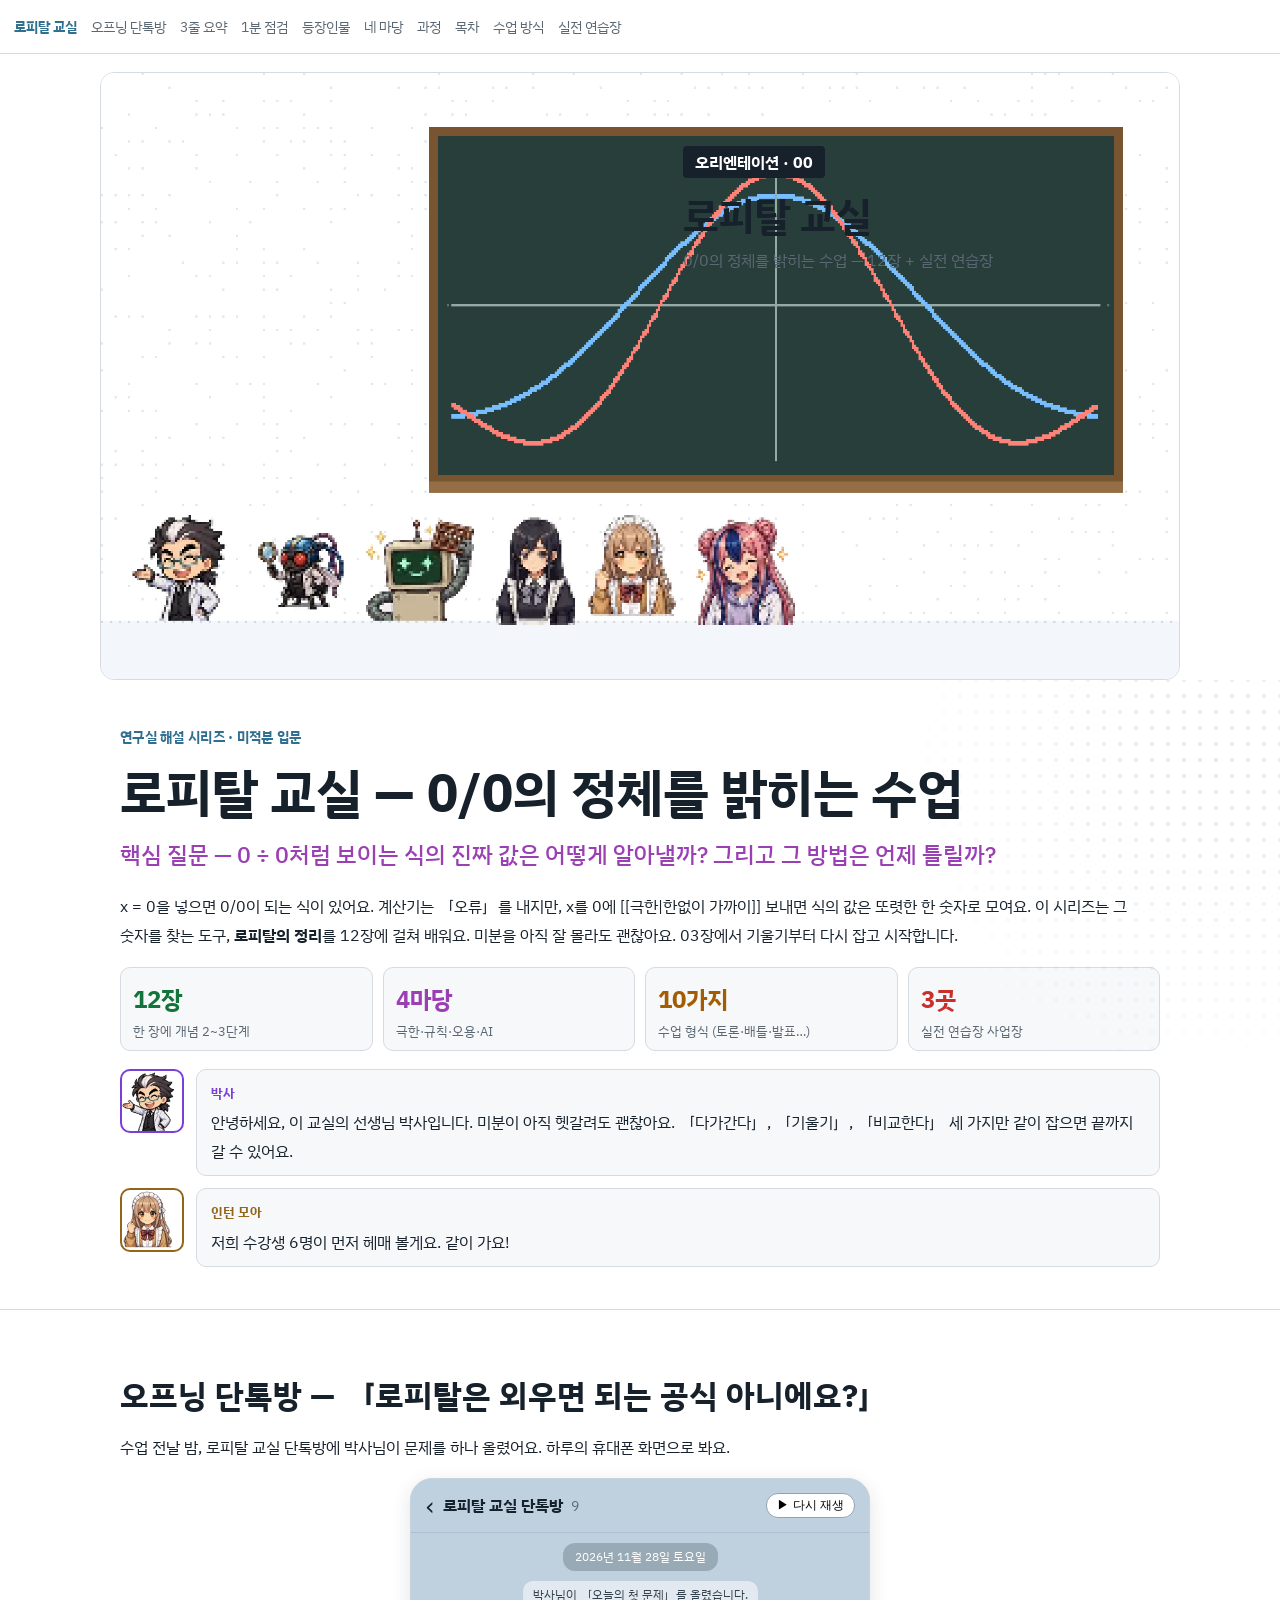
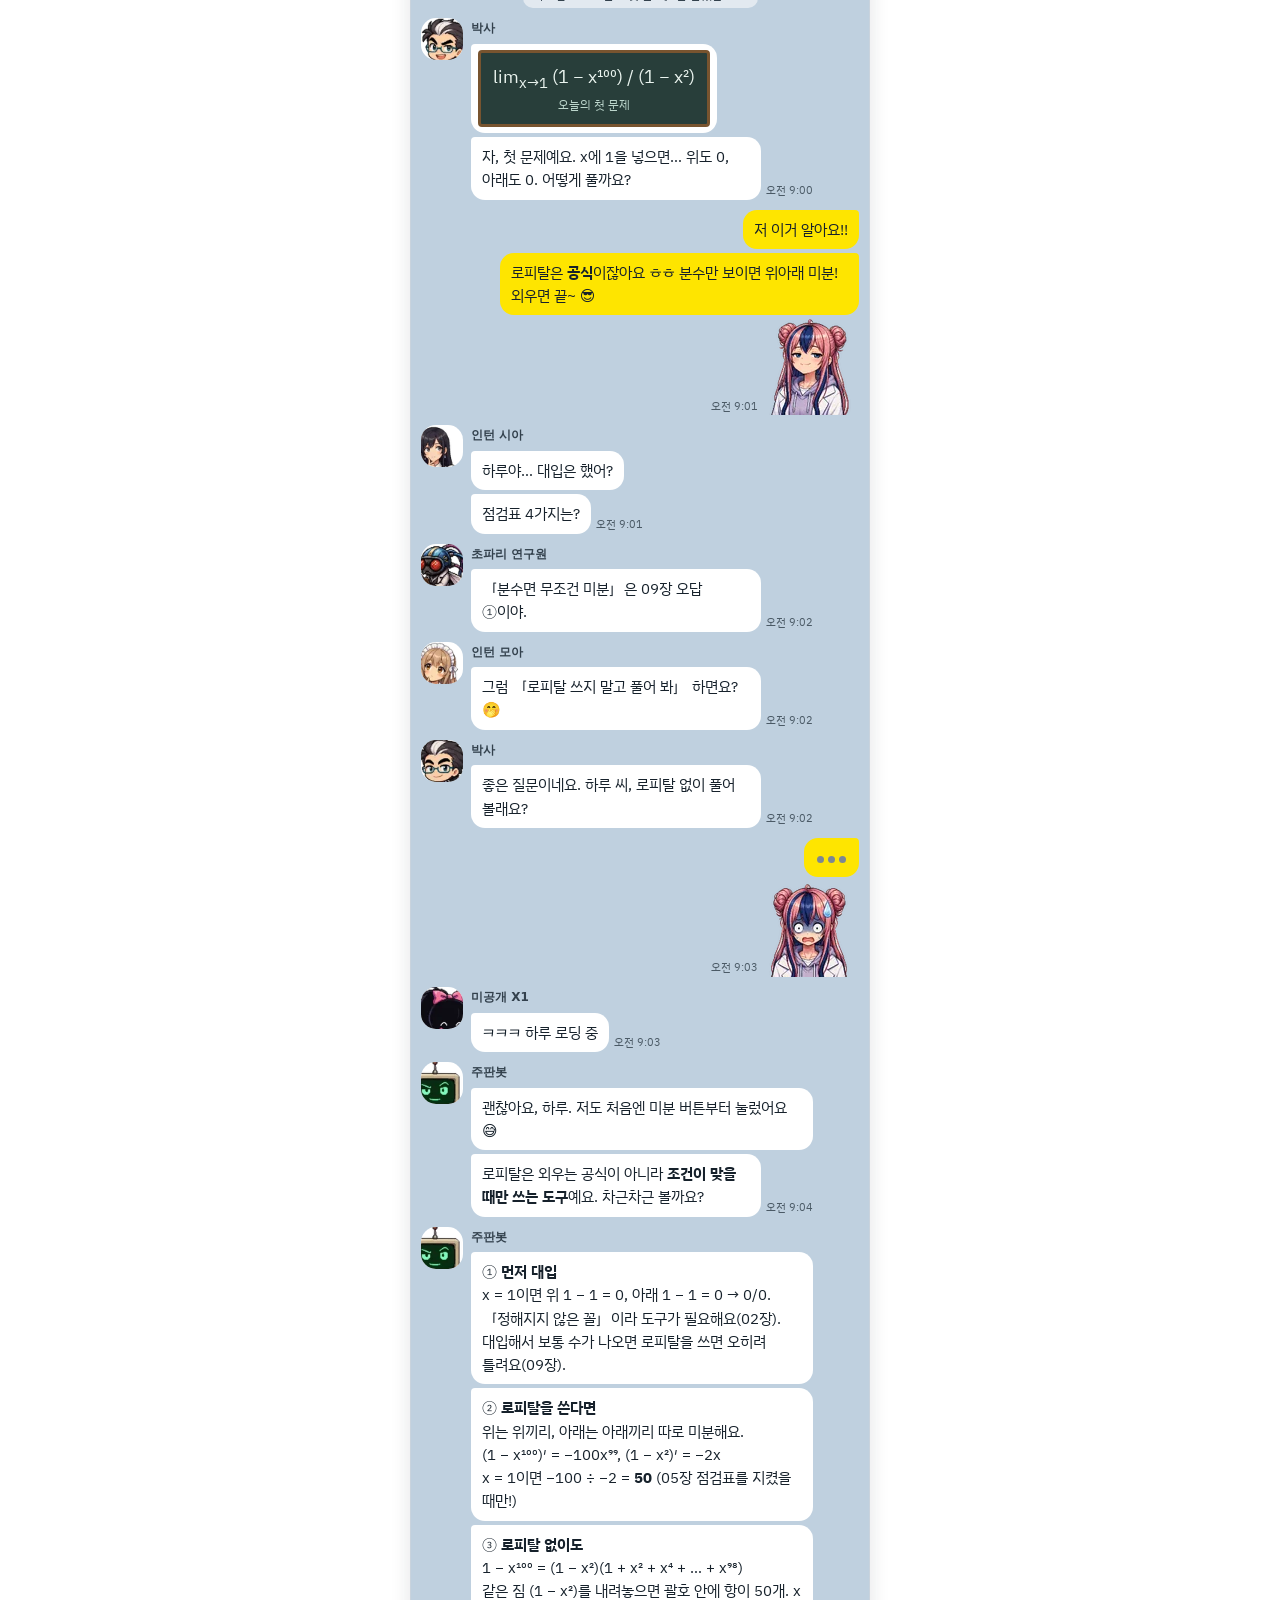
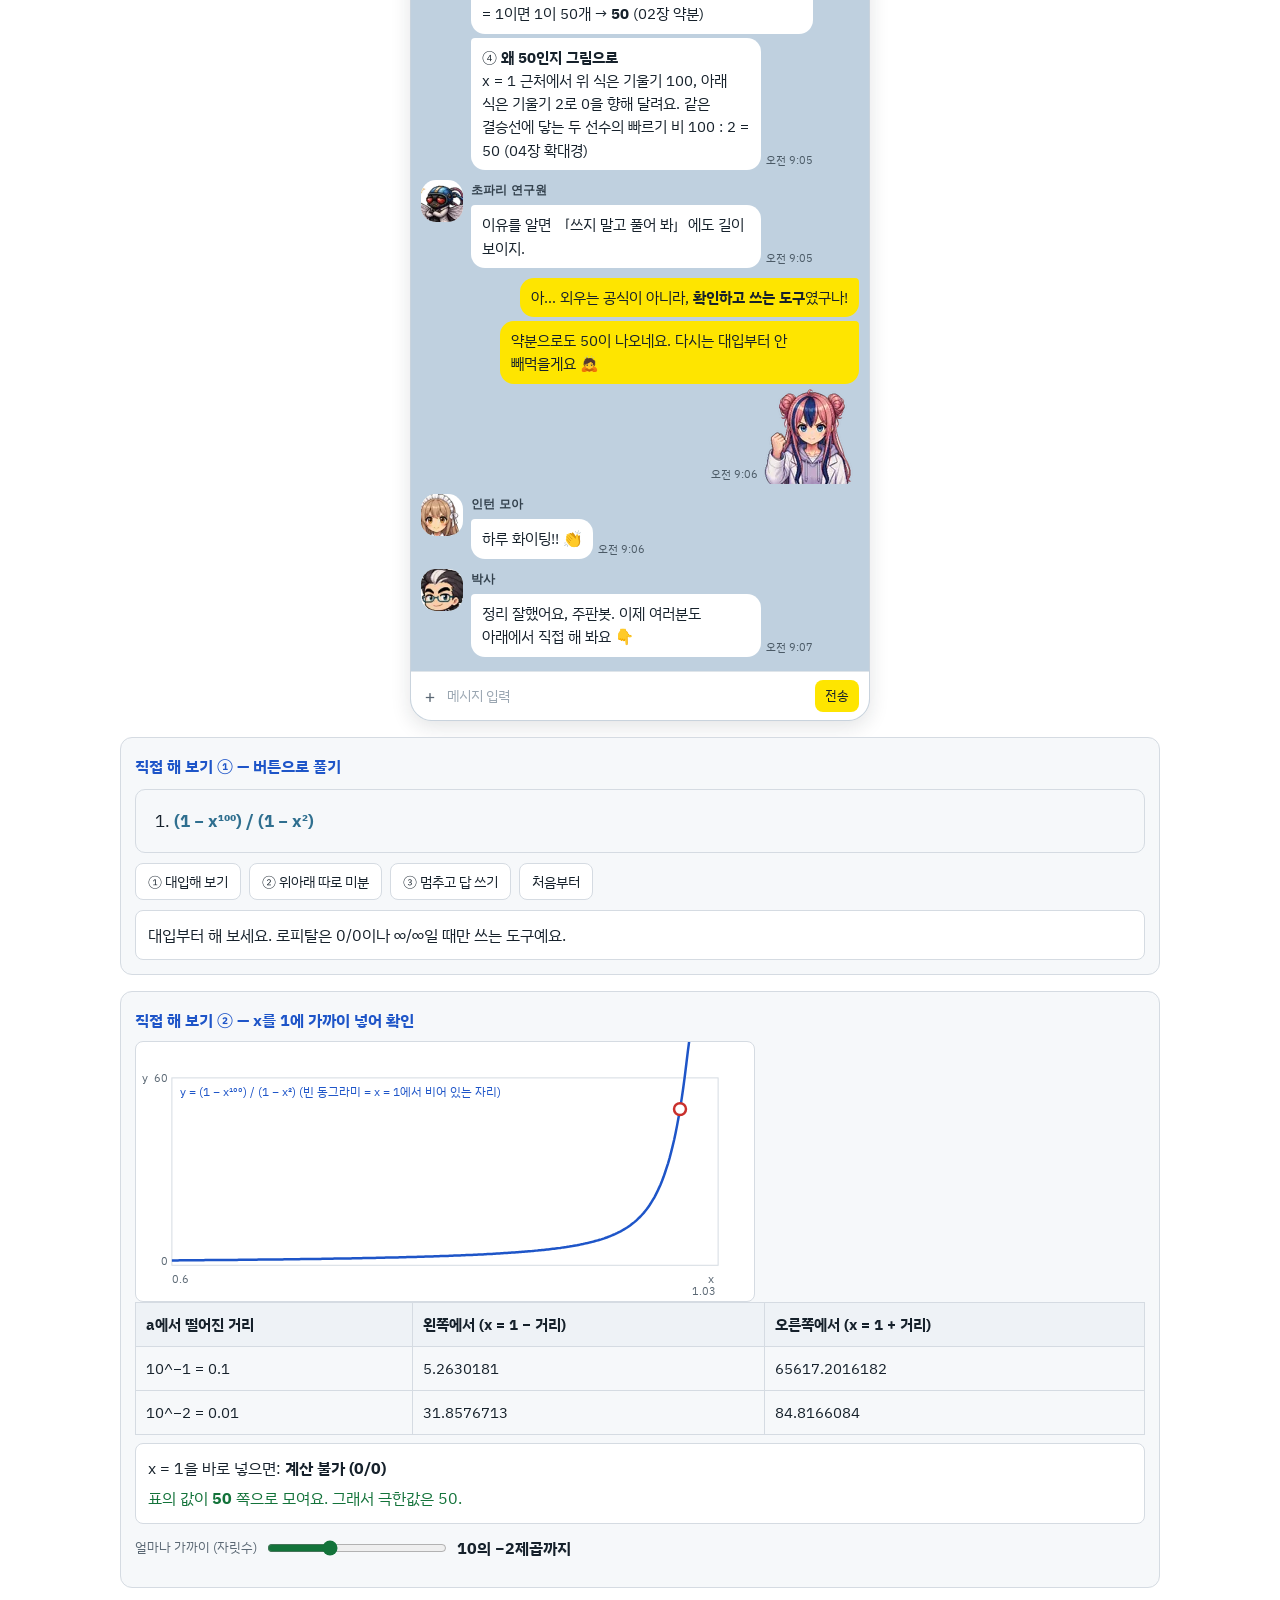
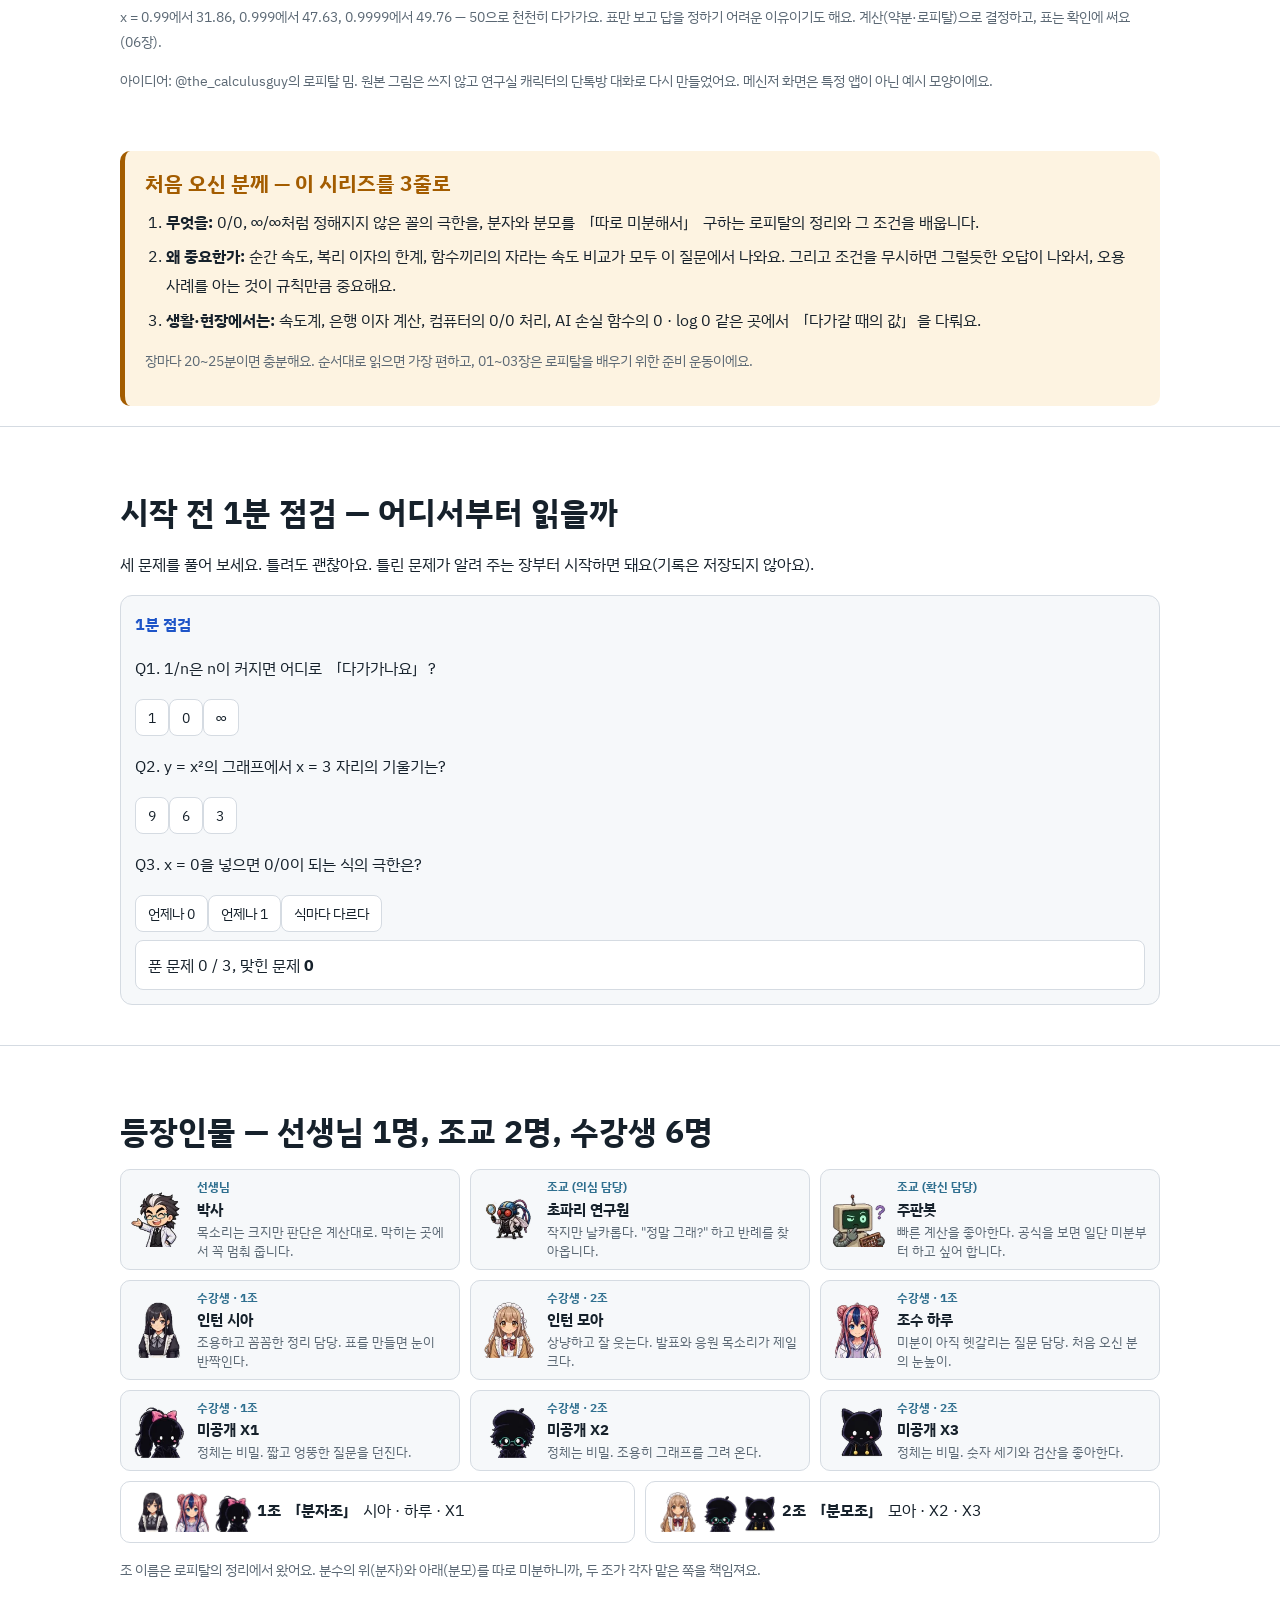
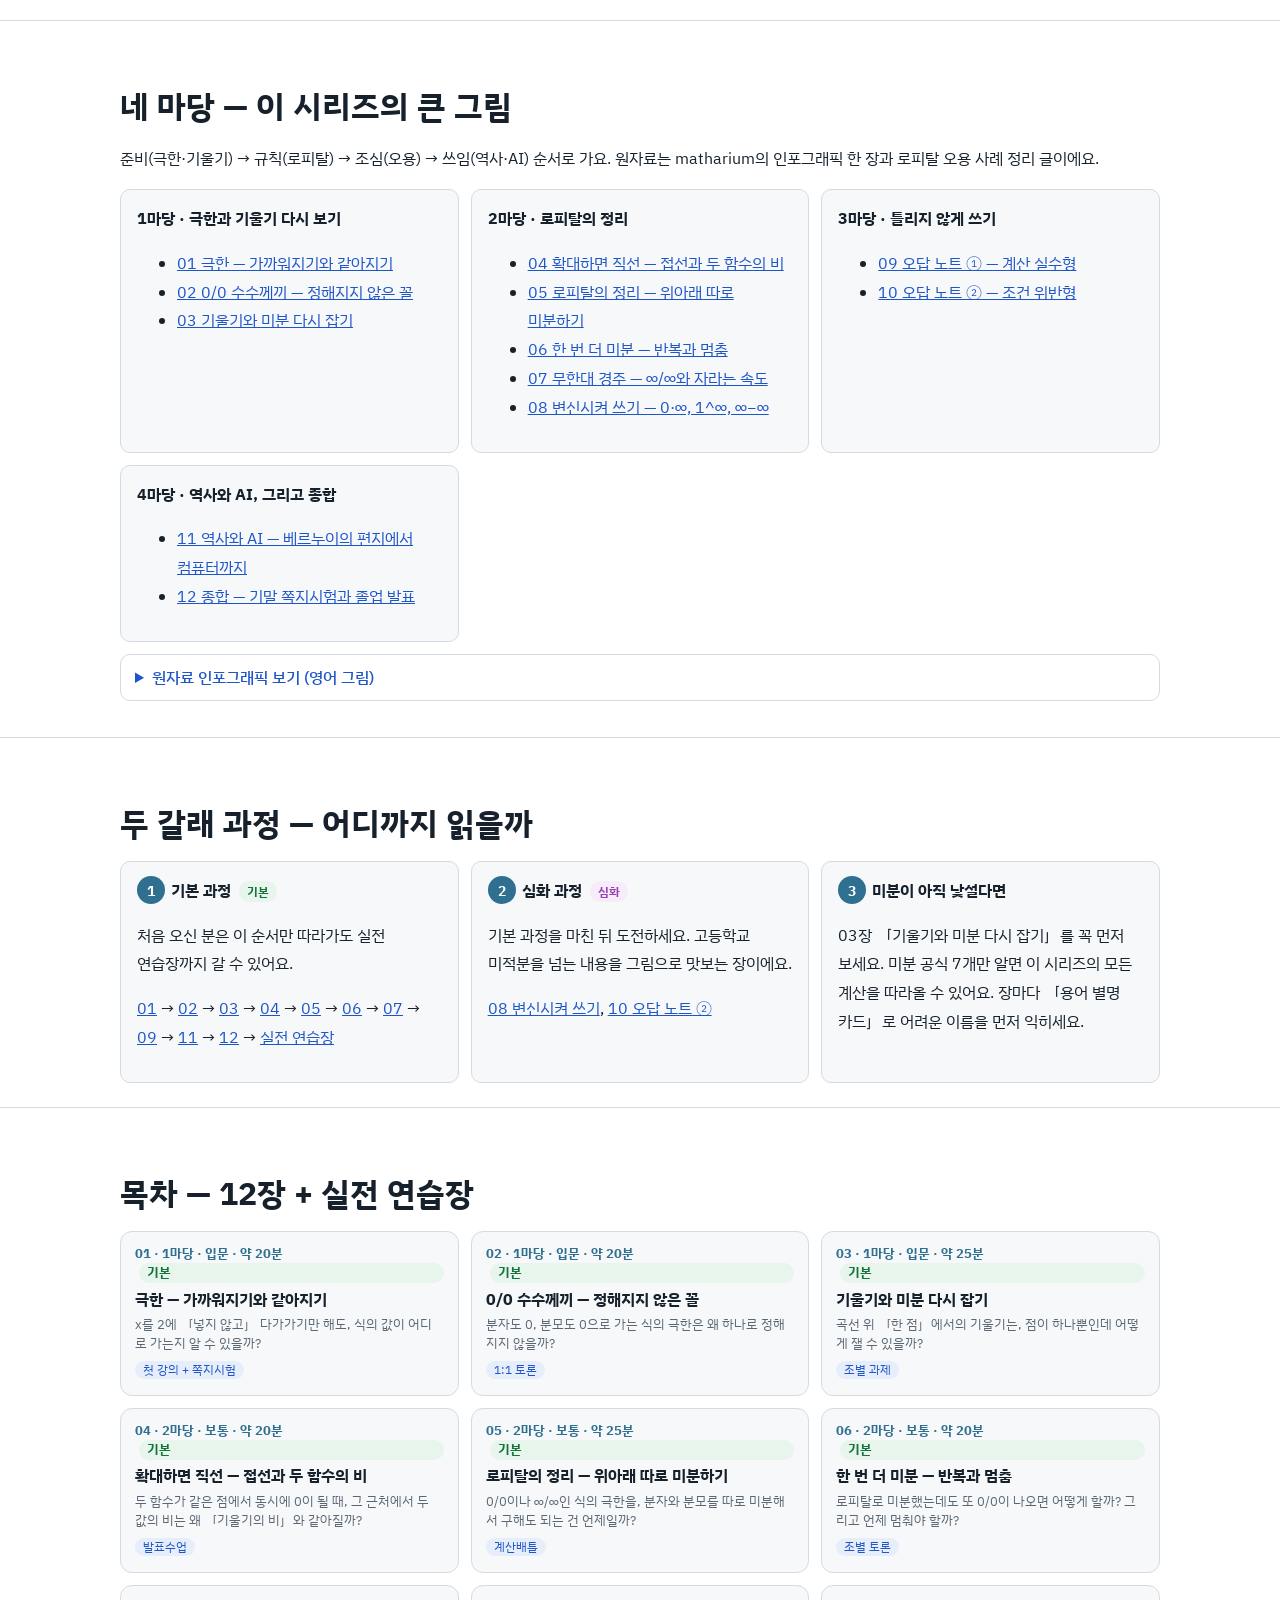
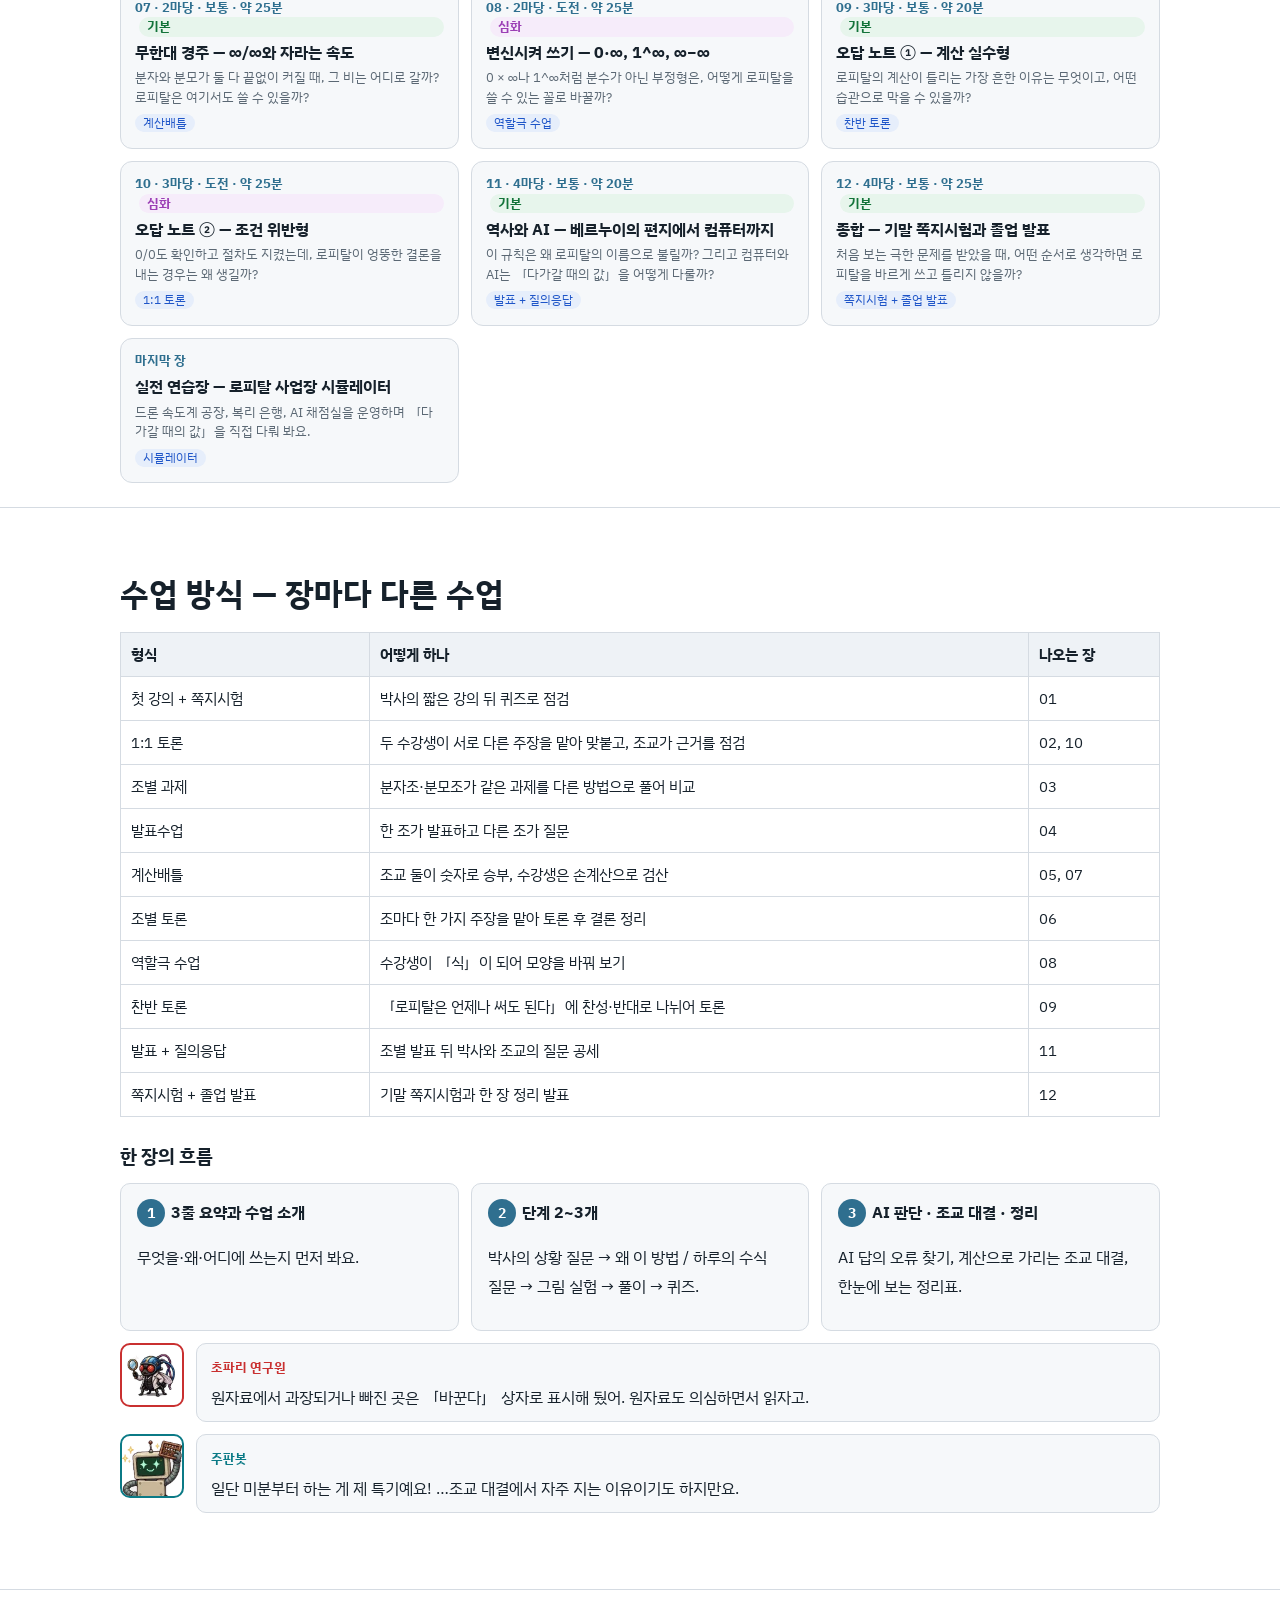
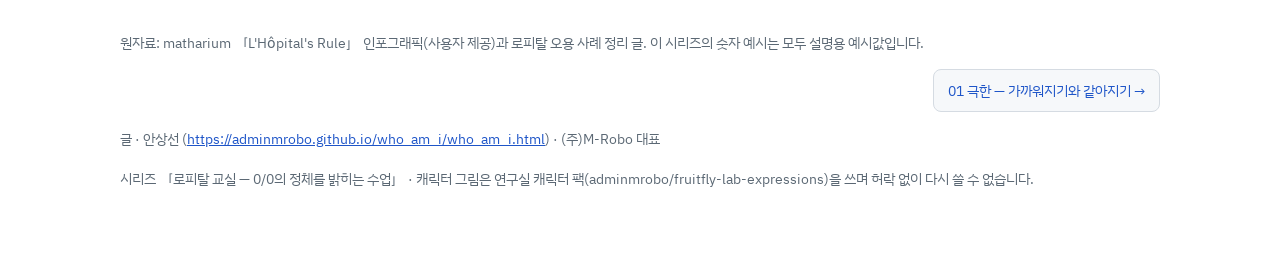
==== commit d278f37d: "오프닝을 단톡방 메신저 대화로 변경: 프로필 얼굴·노란 내 말풍선·스티커·다시 재생" ====
--- a/index.html
+++ b/index.html
@@ -12,13 +12,13 @@
 <link rel="stylesheet" href="assets/lab.css">
 <!-- px-fix v1 --><style id="px-fix">img{image-rendering:auto!important}</style><script id="px-fix-js">(function(){var R=window.ResizeObserver;function f(i){var n=i.naturalWidth,w=i.getBoundingClientRect().width;if(!n||!w)return;var s=w*(window.devicePixelRatio||1)/n;i.style.setProperty("image-rendering",s>=1.95?"pixelated":"auto","important")}var ro=R?new R(function(es){es.forEach(function(e){f(e.target)})}):null;function a(i){if(i.__px)return;i.__px=1;i.addEventListener("load",function(){f(i)});if(ro)ro.observe(i);f(i)}function all(r){(r||document).querySelectorAll&&(r||document).querySelectorAll("img").forEach(a)}function go(){all();if(window.MutationObserver)new MutationObserver(function(ms){ms.forEach(function(m){m.addedNodes.forEach(function(n){if(n.nodeType!==1)return;if(n.tagName==="IMG")a(n);else all(n)})})}).observe(document.documentElement,{childList:true,subtree:true});window.addEventListener("resize",function(){document.querySelectorAll("img").forEach(f)})}if(document.readyState==="loading")document.addEventListener("DOMContentLoaded",go);else go()})();</script><!-- /px-fix -->
 </head><body>
-<nav class="top" aria-label="목차"><a class="logo" href="index.html">로피탈 교실</a><a href="#comic">오프닝 만화</a><a href="#three">3줄 요약</a><a href="#check">1분 점검</a><a href="#cast">등장인물</a><a href="#pillars">네 마당</a><a href="#tracks">과정</a><a href="#toc">목차</a><a href="#how">수업 방식</a><a href="practice/index.html">실전 연습장</a></nav><div id="prog"></div>
+<nav class="top" aria-label="목차"><a class="logo" href="index.html">로피탈 교실</a><a href="#comic">오프닝 단톡방</a><a href="#three">3줄 요약</a><a href="#check">1분 점검</a><a href="#cast">등장인물</a><a href="#pillars">네 마당</a><a href="#tracks">과정</a><a href="#toc">목차</a><a href="#how">수업 방식</a><a href="practice/index.html">실전 연습장</a></nav><div id="prog"></div>
 <div class="cover has-img" id="top"><img class="cimg" src="img/cover/cover_00.webp" width="1920" height="1080" alt="로피탈 교실 표지 — 박사, 조교 둘, 수강생 여섯이 칠판의 0/0 앞에 모인 강의실"><div class="ctext"><span class="no">오리엔테이션 · 00</span><h1>로피탈 교실</h1><p>0/0의 정체를 밝히는 수업 — 12장 + 실전 연습장</p></div></div>
 <header class="hero"><div class="wrap"><div class="kicker">연구실 해설 시리즈 · 미적분 입문</div><h1>로피탈 교실 — 0/0의 정체를 밝히는 수업</h1>
 <p class="q">핵심 질문 — 0 ÷ 0처럼 보이는 식의 진짜 값은 어떻게 알아낼까? 그리고 그 방법은 언제 틀릴까?</p>
 <p>x = 0을 넣으면 0/0이 되는 식이 있어요. 계산기는 「오류」를 내지만, x를 0에 [[극한|한없이 가까이]] 보내면 식의 값은 또렷한 한 숫자로 모여요. 이 시리즈는 그 숫자를 찾는 도구, <b>로피탈의 정리</b>를 12장에 걸쳐 배워요. 미분을 아직 잘 몰라도 괜찮아요. 03장에서 기울기부터 다시 잡고 시작합니다.</p>
 <div class="kpis"><div class="kpi g"><b>12장</b><span>한 장에 개념 2~3단계</span></div><div class="kpi m"><b>4마당</b><span>극한·규칙·오용·AI</span></div><div class="kpi a"><b>10가지</b><span>수업 형식 (토론·배틀·발표…)</span></div><div class="kpi r"><b>3곳</b><span>실전 연습장 사업장</span></div></div><div class="say" data-who="doc"><img class="who" data-who="doc" data-mood="front" alt="" aria-hidden="true"><div><b class="name">박사</b><p>안녕하세요, 이 교실의 선생님 박사입니다. 미분이 아직 헷갈려도 괜찮아요. 「다가간다」, 「기울기」, 「비교한다」 세 가지만 같이 잡으면 끝까지 갈 수 있어요.</p></div></div><div class="say" data-who="moa"><img class="who" data-who="moa" data-mood="cheer" alt="" aria-hidden="true"><div><b class="name">인턴 모아</b><p>저희 수강생 6명이 먼저 헤매 볼게요. 같이 가요!</p></div></div></div></header>
-<section class="level" id="comic"><div class="wrap"><h2>오프닝 만화 — 「로피탈은 외우면 되는 공식 아니에요?」</h2><div class="comic"><div class="cp"><span class="no">①</span><div class="board">lim<sub>x→1</sub> (1 − x¹⁰⁰) / (1 − x²)<small>오늘의 첫 문제</small></div><div class="bub"><b class="nm">박사</b>자, 첫 문제예요. x에 1을 넣으면… 0/0이네요. 어떻게 풀까요?</div><div class="cast2"><img class="" data-who="doc" data-mood="board" alt="" aria-hidden="true"><img class="" data-who="robo" data-mood="calc" alt="" aria-hidden="true"></div></div><div class="cp"><span class="no">②</span><div class="bub"><b class="nm">조수 하루</b>저 이거 알아요! 로피탈은 <b>공식</b>이잖아요. 분수만 보이면 위아래 미분! 외우면 끝~ 😎</div><div class="cast2"><img class="big" data-who="asst" data-mood="proud" alt="" aria-hidden="true"></div></div><div class="cp"><span class="no">③</span><span class="boom">하루야~</span><div class="bub"><b class="nm">인턴 시아</b>대입은 했어요? 점검표는요?</div><div class="bub"><b class="nm">초파리 연구원</b>「분수면 미분」은 09장 오답 ①이야.</div><div class="bub"><b class="nm">인턴 모아</b>그럼 「로피탈 쓰지 말고 풀어 봐」 하면요…?</div><div class="cast2"><span class="spin" aria-hidden="true"></span><img class="" data-who="sia" data-mood="think" alt="" aria-hidden="true"><img class="big" data-who="asst" data-mood="shock" alt="" aria-hidden="true"><img class="" data-who="fly" data-mood="clip" alt="" aria-hidden="true"><img class="" data-who="moa" data-mood="think" alt="" aria-hidden="true"></div></div><div class="cp"><span class="no">④</span><div class="bub"><b class="nm">주판봇</b>괜찮아요, 하루. 저도 처음엔 미분부터 눌렀어요. 로피탈은 외우는 공식이 아니라 <b>조건이 맞을 때만 쓰는 도구</b>예요. 왜 그런지 차근차근 볼까요?</div><div class="cast2"><img class="" data-who="asst" data-mood="sigh" alt="" aria-hidden="true"><img class="big" data-who="robo" data-mood="explain" alt="" aria-hidden="true"><img class="" data-who="doc" data-mood="smile" alt="" aria-hidden="true"></div></div></div><div class="rbox"><b>주판봇의 친절한 설명</b><ol><li><b>먼저 대입.</b> x = 1이면 위 1 − 1 = 0, 아래 1 − 1 = 0 → 0/0. 「정해지지 않은 꼴」이라 도구가 필요해요(02장). 대입해서 보통 수가 나왔다면 로피탈을 쓰면 오히려 틀려요(09장).</li><li><b>로피탈을 쓴다면</b> 위는 위끼리, 아래는 아래끼리 따로 미분: (1 − x¹⁰⁰)′ = −100x⁹⁹, (1 − x²)′ = −2x → x = 1에서 −100 ÷ −2 = <b>50</b>. 점검표 4가지를 지켰을 때만 이 답을 믿을 수 있어요(05장).</li><li><b>로피탈 없이도</b> 풀려요. 1 − x¹⁰⁰ = (1 − x²)(1 + x² + x⁴ + … + x⁹⁸). 같은 짐 (1 − x²)를 내려놓으면 괄호 안에 항이 50개, x = 1이면 1이 50개 → <b>50</b>(02장 약분).</li><li><b>왜 50인지 그림으로</b>: x = 1 근처에서 위 식은 기울기 100으로, 아래 식은 기울기 2로 0을 향해 달려요. 같은 결승선에 닿는 두 선수의 빠르기 비 100 : 2 = 50이에요(04장 확대경).</li></ol><p>그래서 로피탈은 「외우는 공식」이 아니라 「언제 써도 되는지 확인하고 쓰는 도구」예요. 공식만 외우면 「쓰지 말고 풀어 봐」라는 말에 머리가 멈추지만, 이유를 알면 다른 길(약분)도 바로 보여요.</p></div><div class="panel"><div class="ptitle">직접 해 보기 ① — 버튼으로 풀기</div><div data-w="lh" data-o="{&quot;keys&quot;: [&quot;meme&quot;]}"></div></div><div class="panel"><div class="ptitle">직접 해 보기 ② — x를 1에 가까이 넣어 확인</div><div data-w="table" data-o="{&quot;keys&quot;: [&quot;meme&quot;], &quot;K&quot;: 2, &quot;Kmax&quot;: 4}"></div></div><p class="note">x = 0.99에서 31.86, 0.999에서 47.63, 0.9999에서 49.76 — 50으로 천천히 다가가요. 표만 보고 답을 정하기 어려운 이유이기도 해요. 계산(약분·로피탈)으로 결정하고, 표는 확인에 써요(06장).</p><p class="note">만화 아이디어: @the_calculusguy의 로피탈 밈. 원본 그림은 쓰지 않고 연구실 캐릭터로 다시 그렸어요.</p></div></section>
+<section class="level" id="comic"><div class="wrap"><h2>오프닝 단톡방 — 「로피탈은 외우면 되는 공식 아니에요?」</h2><p>수업 전날 밤, 로피탈 교실 단톡방에 박사님이 문제를 하나 올렸어요. 하루의 휴대폰 화면으로 봐요.</p><div class="chat" aria-label="로피탈 교실 단톡방 대화"><div class="chead"><span class="back" aria-hidden="true">‹</span><b>로피탈 교실 단톡방</b><span class="cnt">9</span><button type="button" class="replay" aria-label="대화 다시 재생">▶ 다시 재생</button></div><div class="cbody"><div class="day">2026년 11월 28일 토요일</div><div class="sys">박사님이 「오늘의 첫 문제」를 올렸습니다.</div><div class="msg"><span class="pf"><img class="" data-who="doc" data-mood="board" alt="" aria-hidden="true"></span><div class="col"><b class="nm">박사</b><div class="row"><div class="bb"><span class="card">lim<sub>x→1</sub> (1 − x¹⁰⁰) / (1 − x²)<small>오늘의 첫 문제</small></span></div></div><div class="row"><div class="bb">자, 첫 문제예요. x에 1을 넣으면… 위도 0, 아래도 0. 어떻게 풀까요?</div><span class="tm">오전 9:00</span></div></div></div><div class="msg me"><div class="row"><div class="bb">저 이거 알아요!!</div></div><div class="row"><div class="bb">로피탈은 <b>공식</b>이잖아요 ㅎㅎ 분수만 보이면 위아래 미분! 외우면 끝~ 😎</div></div><div class="row"><span class="tm">오전 9:01</span><div class="stk"><img class="" data-who="asst" data-mood="proud" alt="" aria-hidden="true"></div></div></div><div class="msg"><span class="pf"><img class="" data-who="sia" data-mood="think" alt="" aria-hidden="true"></span><div class="col"><b class="nm">인턴 시아</b><div class="row"><div class="bb">하루야… 대입은 했어?</div></div><div class="row"><div class="bb">점검표 4가지는?</div><span class="tm">오전 9:01</span></div></div></div><div class="msg"><span class="pf"><img class="" data-who="fly" data-mood="clip" alt="" aria-hidden="true"></span><div class="col"><b class="nm">초파리 연구원</b><div class="row"><div class="bb">「분수면 무조건 미분」은 09장 오답 ①이야.</div><span class="tm">오전 9:02</span></div></div></div><div class="msg"><span class="pf"><img class="" data-who="moa" data-mood="think" alt="" aria-hidden="true"></span><div class="col"><b class="nm">인턴 모아</b><div class="row"><div class="bb">그럼 「로피탈 쓰지 말고 풀어 봐」 하면요? 🤭</div><span class="tm">오전 9:02</span></div></div></div><div class="msg"><span class="pf"><img class="" data-who="doc" data-mood="smile" alt="" aria-hidden="true"></span><div class="col"><b class="nm">박사</b><div class="row"><div class="bb">좋은 질문이네요. 하루 씨, 로피탈 없이 풀어 볼래요?</div><span class="tm">오전 9:02</span></div></div></div><div class="msg me"><div class="row"><div class="bb"><span class="typing"><i></i><i></i><i></i></span></div></div><div class="row"><span class="tm">오전 9:03</span><div class="stk"><img class="" data-who="asst" data-mood="shock" alt="" aria-hidden="true"></div></div></div><div class="msg"><span class="pf"><img class="" data-who="x1" data-mood="e16" alt="" aria-hidden="true"></span><div class="col"><b class="nm">미공개 X1</b><div class="row"><div class="bb">ㅋㅋㅋ 하루 로딩 중</div><span class="tm">오전 9:03</span></div></div></div><div class="msg"><span class="pf"><img class="" data-who="robo" data-mood="explain" alt="" aria-hidden="true"></span><div class="col"><b class="nm">주판봇</b><div class="row"><div class="bb">괜찮아요, 하루. 저도 처음엔 미분 버튼부터 눌렀어요 😅</div></div><div class="row"><div class="bb">로피탈은 외우는 공식이 아니라 <b>조건이 맞을 때만 쓰는 도구</b>예요. 차근차근 볼까요?</div><span class="tm">오전 9:04</span></div></div></div><div class="msg"><span class="pf"><img class="" data-who="robo" data-mood="explain" alt="" aria-hidden="true"></span><div class="col"><b class="nm">주판봇</b><div class="row"><div class="bb">① <b>먼저 대입</b><br>x = 1이면 위 1 − 1 = 0, 아래 1 − 1 = 0 → 0/0. 「정해지지 않은 꼴」이라 도구가 필요해요(02장). 대입해서 보통 수가 나오면 로피탈을 쓰면 오히려 틀려요(09장).</div></div><div class="row"><div class="bb">② <b>로피탈을 쓴다면</b><br>위는 위끼리, 아래는 아래끼리 따로 미분해요.<br>(1 − x¹⁰⁰)′ = −100x⁹⁹, (1 − x²)′ = −2x<br>x = 1이면 −100 ÷ −2 = <b>50</b> (05장 점검표를 지켰을 때만!)</div></div><div class="row"><div class="bb">③ <b>로피탈 없이도</b><br>1 − x¹⁰⁰ = (1 − x²)(1 + x² + x⁴ + … + x⁹⁸)<br>같은 짐 (1 − x²)를 내려놓으면 괄호 안에 항이 50개. x = 1이면 1이 50개 → <b>50</b> (02장 약분)</div></div><div class="row"><div class="bb">④ <b>왜 50인지 그림으로</b><br>x = 1 근처에서 위 식은 기울기 100, 아래 식은 기울기 2로 0을 향해 달려요. 같은 결승선에 닿는 두 선수의 빠르기 비 100 : 2 = 50 (04장 확대경)</div><span class="tm">오전 9:05</span></div></div></div><div class="msg"><span class="pf"><img class="" data-who="fly" data-mood="proud" alt="" aria-hidden="true"></span><div class="col"><b class="nm">초파리 연구원</b><div class="row"><div class="bb">이유를 알면 「쓰지 말고 풀어 봐」에도 길이 보이지.</div><span class="tm">오전 9:05</span></div></div></div><div class="msg me"><div class="row"><div class="bb">아… 외우는 공식이 아니라, <b>확인하고 쓰는 도구</b>였구나!</div></div><div class="row"><div class="bb">약분으로도 50이 나오네요. 다시는 대입부터 안 빼먹을게요 🙇</div></div><div class="row"><span class="tm">오전 9:06</span><div class="stk"><img class="" data-who="asst" data-mood="cheer" alt="" aria-hidden="true"></div></div></div><div class="msg"><span class="pf"><img class="" data-who="moa" data-mood="cheer" alt="" aria-hidden="true"></span><div class="col"><b class="nm">인턴 모아</b><div class="row"><div class="bb">하루 화이팅!! 👏</div><span class="tm">오전 9:06</span></div></div></div><div class="msg"><span class="pf"><img class="" data-who="doc" data-mood="smile" alt="" aria-hidden="true"></span><div class="col"><b class="nm">박사</b><div class="row"><div class="bb">정리 잘했어요, 주판봇. 이제 여러분도 아래에서 직접 해 봐요 👇</div><span class="tm">오전 9:07</span></div></div></div></div><div class="cfoot" aria-hidden="true"><span class="plus">＋</span><span class="inp">메시지 입력</span><span class="send">전송</span></div></div><script>(function(){var c=document.querySelector("#comic .chat");if(!c)return;var b=c.querySelector(".replay"),ms=[].slice.call(c.querySelectorAll(".cbody>*"));b.onclick=function(){var red=window.matchMedia&&matchMedia("(prefers-reduced-motion: reduce)").matches;ms.forEach(function(m){m.classList.add("hid");});var i=0;(function nx(){if(i>=ms.length)return;ms[i].classList.remove("hid");ms[i].scrollIntoView({block:"nearest"});i++;setTimeout(nx,red?0:650);})();};})();</script><div class="panel"><div class="ptitle">직접 해 보기 ① — 버튼으로 풀기</div><div data-w="lh" data-o="{&quot;keys&quot;: [&quot;meme&quot;]}"></div></div><div class="panel"><div class="ptitle">직접 해 보기 ② — x를 1에 가까이 넣어 확인</div><div data-w="table" data-o="{&quot;keys&quot;: [&quot;meme&quot;], &quot;K&quot;: 2, &quot;Kmax&quot;: 4}"></div></div><p class="note">x = 0.99에서 31.86, 0.999에서 47.63, 0.9999에서 49.76 — 50으로 천천히 다가가요. 표만 보고 답을 정하기 어려운 이유이기도 해요. 계산(약분·로피탈)으로 결정하고, 표는 확인에 써요(06장).</p><p class="note">아이디어: @the_calculusguy의 로피탈 밈. 원본 그림은 쓰지 않고 연구실 캐릭터의 단톡방 대화로 다시 만들었어요. 메신저 화면은 특정 앱이 아닌 예시 모양이에요.</p></div></section>
 <div class="wrap"><div class="three" id="three"><h2>처음 오신 분께 — 이 시리즈를 3줄로</h2><ol>
 <li><b>무엇을:</b> 0/0, ∞/∞처럼 정해지지 않은 꼴의 극한을, 분자와 분모를 「따로 미분해서」 구하는 로피탈의 정리와 그 조건을 배웁니다.</li>
 <li><b>왜 중요한가:</b> 순간 속도, 복리 이자의 한계, 함수끼리의 자라는 속도 비교가 모두 이 질문에서 나와요. 그리고 조건을 무시하면 그럴듯한 오답이 나와서, 오용 사례를 아는 것이 규칙만큼 중요해요.</li>
--- a/assets/lab.css
+++ b/assets/lab.css
@@ -265,21 +265,33 @@
 .lhbox p.g{color:var(--gfp)}.lhbox p.r{color:var(--eye)}.lhbox p.a{color:var(--amber)}
 .tb td,.tb th{word-break:keep-all}
 
-/* 오프닝 만화 — 「로피탈은 외우는 공식?」 */
-.comic{display:grid;grid-template-columns:repeat(2,1fr);gap:12px;margin:14px 0}
-.comic .cp{position:relative;background:#fff;border:3px solid #16212b;border-radius:6px;padding:30px 12px 12px;min-height:220px;display:flex;flex-direction:column;gap:8px}
-.comic .cp .no{position:absolute;top:6px;left:8px;font-size:12px;font-weight:700;color:#5b6874}
-.comic .cast2{display:flex;justify-content:center;align-items:flex-end;gap:4px;margin-top:14px;position:relative}
-.comic .cast2 img{width:76px;height:76px;image-rendering:pixelated}
-.comic .cast2 img.big{width:104px;height:104px}
-.comic .bub{background:#f3f6fa;border:2px solid #16212b;border-radius:14px;padding:8px 12px;font-size:15px;line-height:1.6;position:relative}
-.comic .bub b.nm{display:block;font-size:12px;color:#5b6874}
-.comic .board{background:#283e3a;color:#eaf4ef;border:4px solid #78542f;border-radius:4px;padding:10px;text-align:center;font-size:20px;letter-spacing:.5px}
-.comic .board small{display:block;font-size:13px;color:#bcd6cc;margin-top:4px}
-.comic .spin{position:absolute;top:-6px;left:50%;width:30px;height:30px;margin-left:-15px;border-radius:50%;border:5px dotted #5b6874;animation:lhspin 1s steps(8) infinite}
-.comic .boom{position:absolute;top:4px;right:12px;font-size:22px;font-weight:900;color:#c9302c;transform:rotate(-8deg)}
-@keyframes lhspin{to{transform:rotate(360deg)}}
-@media (prefers-reduced-motion:reduce){.comic .spin{animation:none}}
-@media (max-width:860px){.comic{grid-template-columns:1fr}.comic .cast2 img{width:64px;height:64px}.comic .cast2 img.big{width:88px;height:88px}}
+/* 오프닝 단톡방 (메신저 모양 예시) */
+.chat{max-width:460px;margin:14px auto;border:1px solid #c9d3dd;border-radius:22px;overflow:hidden;background:#bfd0df;box-shadow:0 6px 20px rgba(22,33,43,.12)}
+.chat .chead{display:flex;align-items:center;gap:8px;background:#bfd0df;padding:12px 14px;border-bottom:1px solid #aebfcf}
+.chat .chead b{font-size:16px}.chat .chead .cnt{color:#5b6874;font-size:14px}.chat .chead .back{font-size:24px;line-height:1;color:#16212b}
+.chat .replay{margin-left:auto;font-size:12px;border:1px solid #8fa3b5;background:#fff;border-radius:12px;padding:3px 10px;cursor:pointer}
+.chat .cbody{padding:10px 10px 14px;display:flex;flex-direction:column;gap:10px}
+.chat .day{align-self:center;background:rgba(22,33,43,.22);color:#fff;font-size:12px;border-radius:12px;padding:3px 12px}
+.chat .sys{align-self:center;background:rgba(255,255,255,.55);font-size:12px;border-radius:10px;padding:3px 10px;color:#33414d}
+.chat .msg{display:flex;gap:8px;align-items:flex-start}
+.chat .msg .pf{flex:0 0 42px;width:42px;height:42px;border-radius:15px;overflow:hidden;background:#fff;display:block;position:relative}
+.chat .msg .pf img{position:absolute;width:72px;height:72px;left:-15px;top:-3px;image-rendering:pixelated}
+.chat .col{display:flex;flex-direction:column;gap:4px;max-width:78%}
+.chat .nm{font-size:12px;font-weight:600;color:#33414d}
+.chat .row{display:flex;align-items:flex-end;gap:5px}
+.chat .bb{background:#fff;border-radius:4px 14px 14px 14px;padding:8px 11px;font-size:15px;line-height:1.55;word-break:keep-all;overflow-wrap:anywhere}
+.chat .tm{font-size:10.5px;color:#4b5a66;white-space:nowrap}
+.chat .msg.me{flex-direction:column;align-items:flex-end;gap:4px}
+.chat .msg.me .row{justify-content:flex-end;max-width:82%}
+.chat .msg.me .bb{background:#fee500;border-radius:14px 4px 14px 14px}
+.chat .stk img{width:96px;height:96px;image-rendering:pixelated;display:block}
+.chat .card{display:block;background:#283e3a;color:#eaf4ef;border:3px solid #78542f;border-radius:4px;padding:10px 12px;text-align:center;font-size:18px;margin:-2px -4px}
+.chat .card small{display:block;font-size:12px;color:#bcd6cc;margin-top:2px}
+.chat .typing{display:inline-flex;gap:4px;padding:3px 2px}.chat .typing i{width:7px;height:7px;border-radius:50%;background:#7b8794;animation:lhdot 1s infinite}
+.chat .typing i:nth-child(2){animation-delay:.15s}.chat .typing i:nth-child(3){animation-delay:.3s}
+@keyframes lhdot{0%,60%,100%{opacity:.3;transform:translateY(0)}30%{opacity:1;transform:translateY(-3px)}}
+.chat .hid{display:none}
+.chat .cfoot{display:flex;align-items:center;gap:8px;background:#fff;padding:8px 10px;border-top:1px solid #dfe5ea}
+.chat .cfoot .inp{flex:1;color:#9aa6b1;font-size:14px}.chat .cfoot .plus{font-size:18px;color:#5b6874}.chat .cfoot .send{background:#fee500;border-radius:8px;padding:4px 10px;font-size:13px}
+@media (prefers-reduced-motion:reduce){.chat .typing i{animation:none}}
 .rbox{background:#fff;border:2px solid var(--accent);border-radius:10px;padding:14px 18px;margin:12px 0}
-.rbox ol{margin:.4em 0 .2em;padding-left:1.3em}.rbox li{margin:.35em 0}
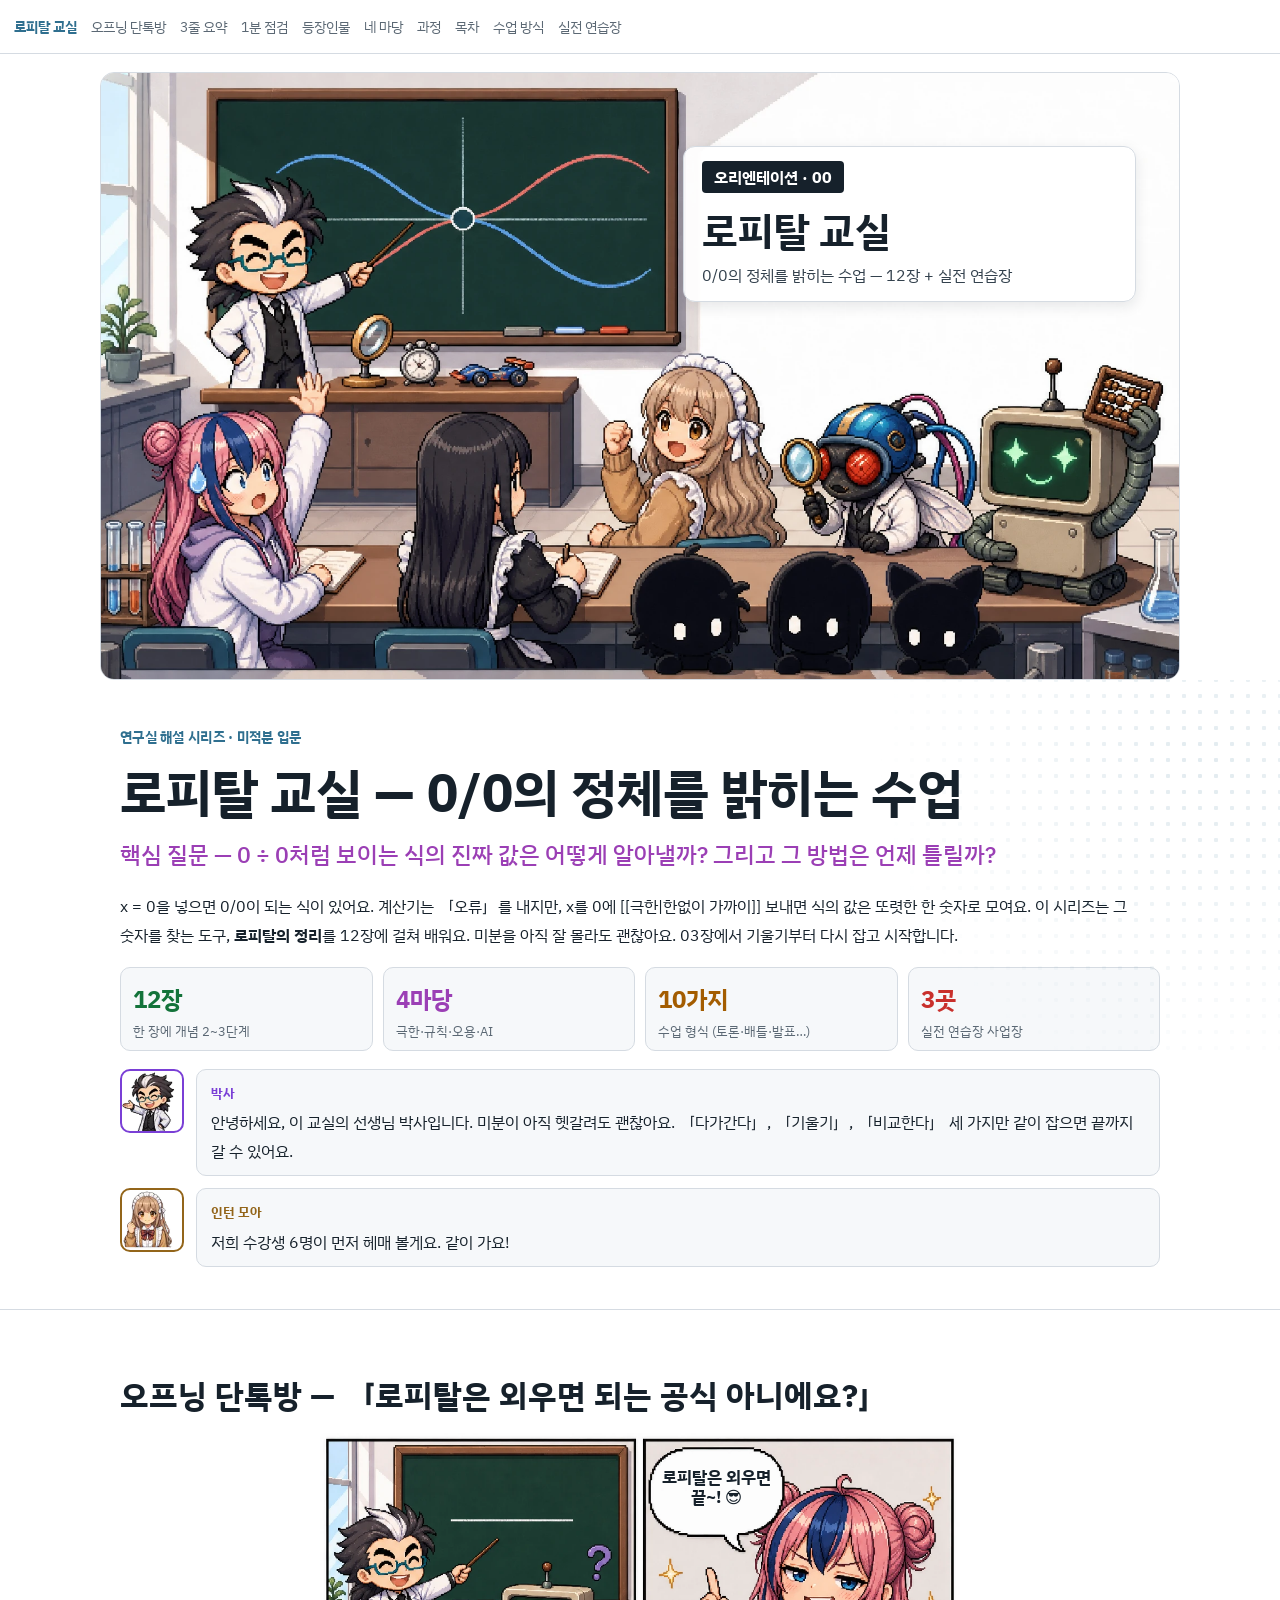
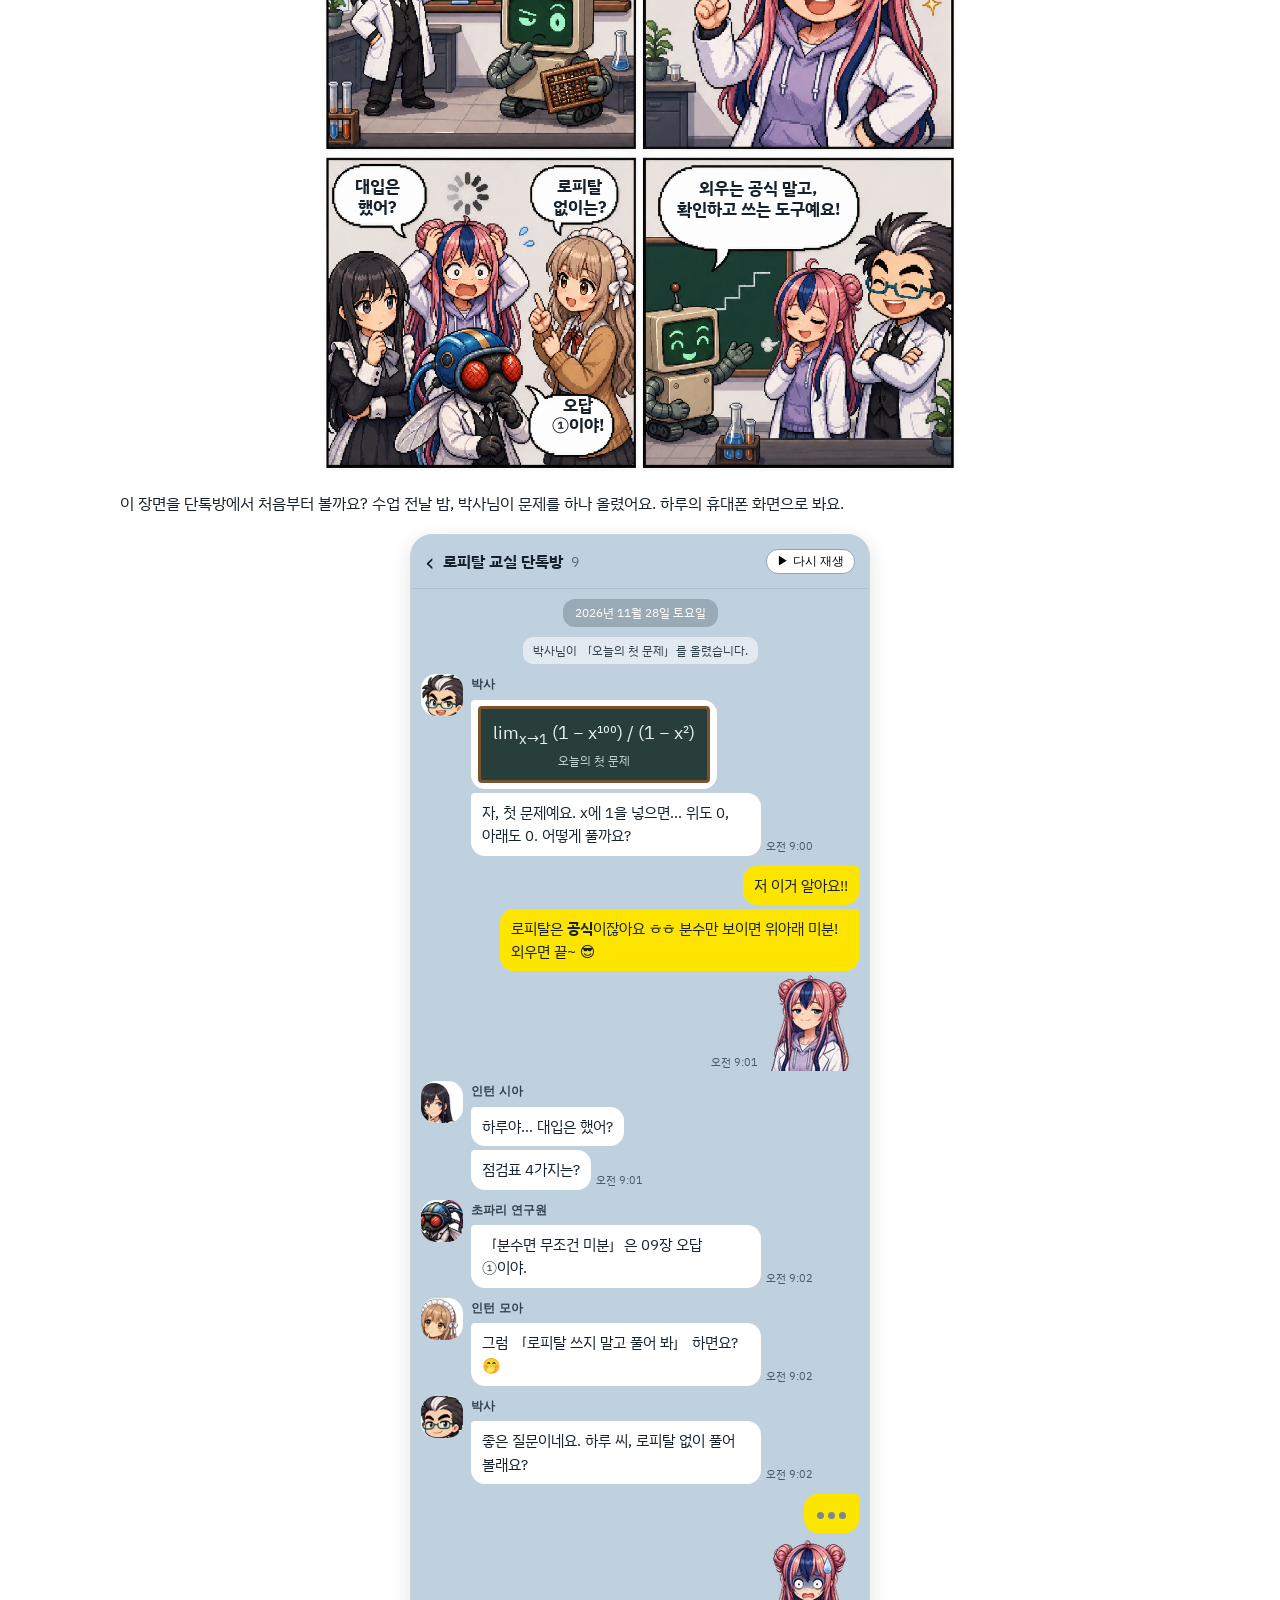
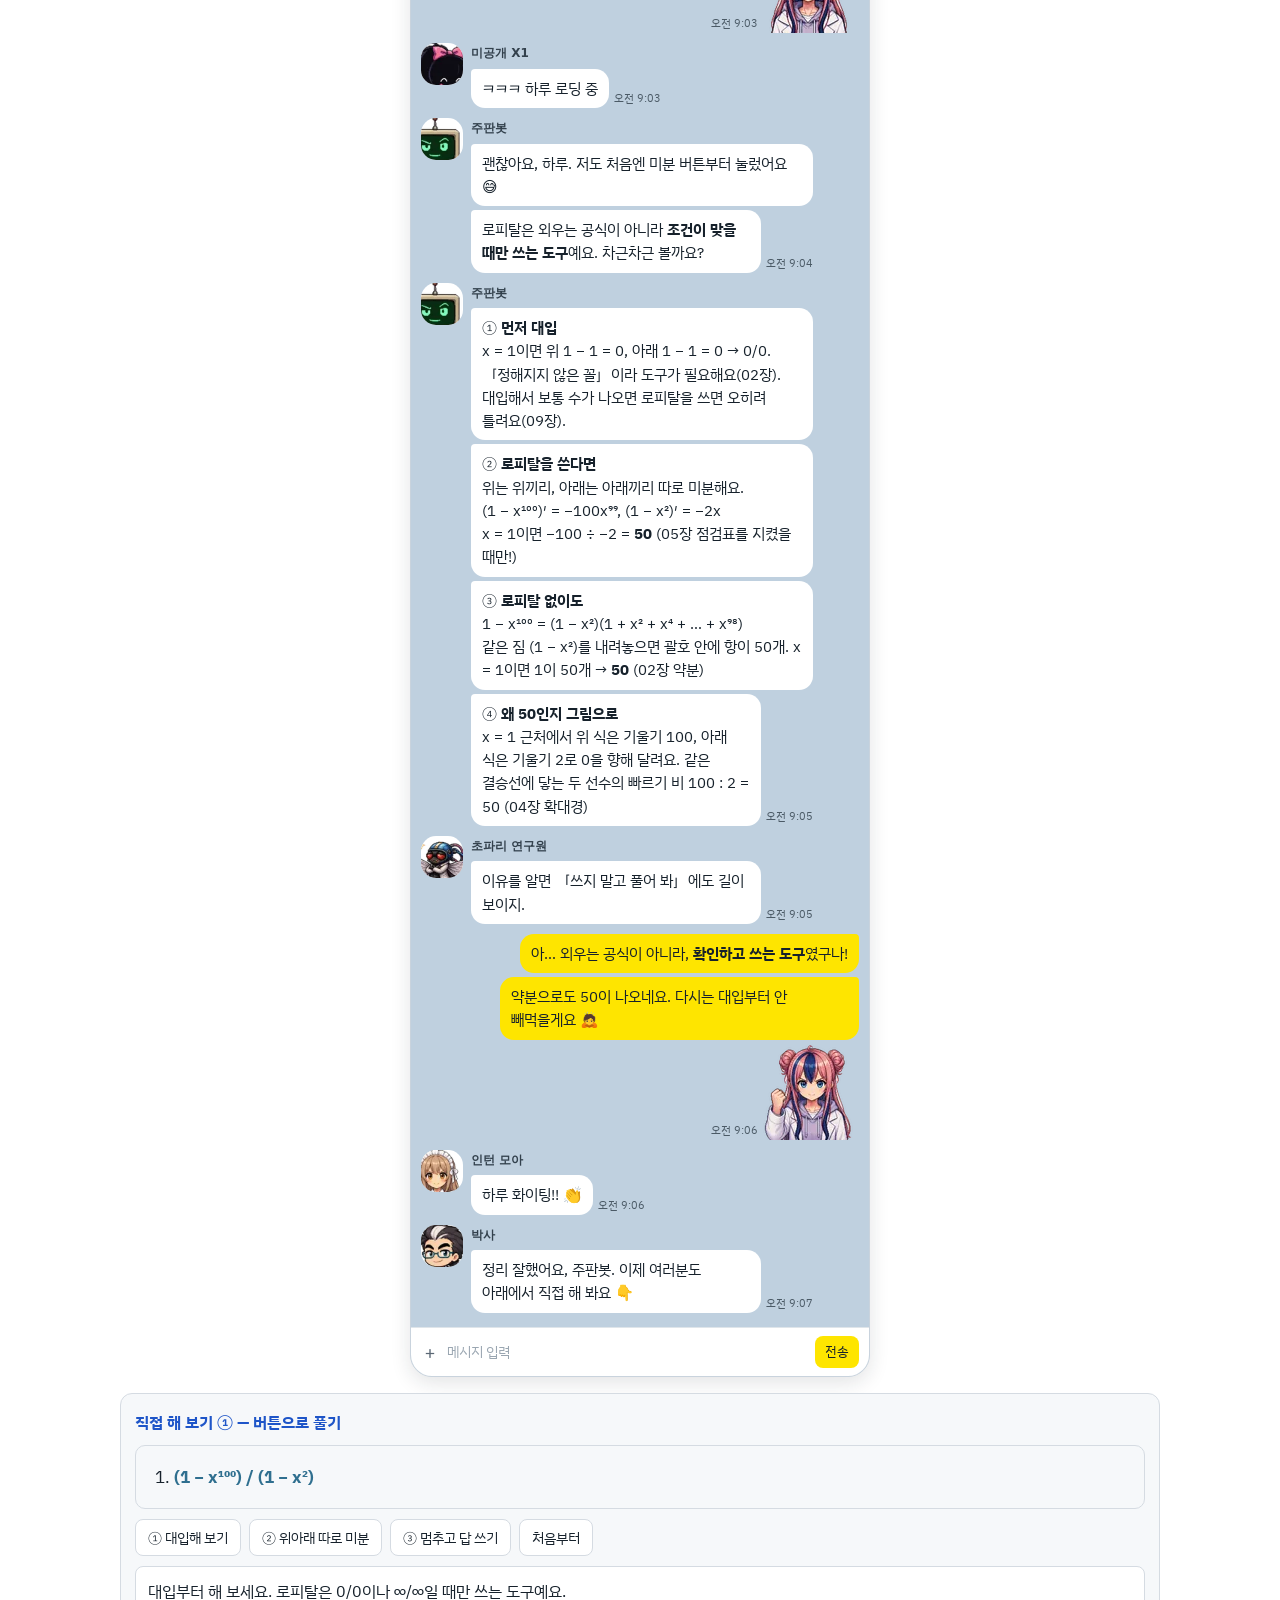
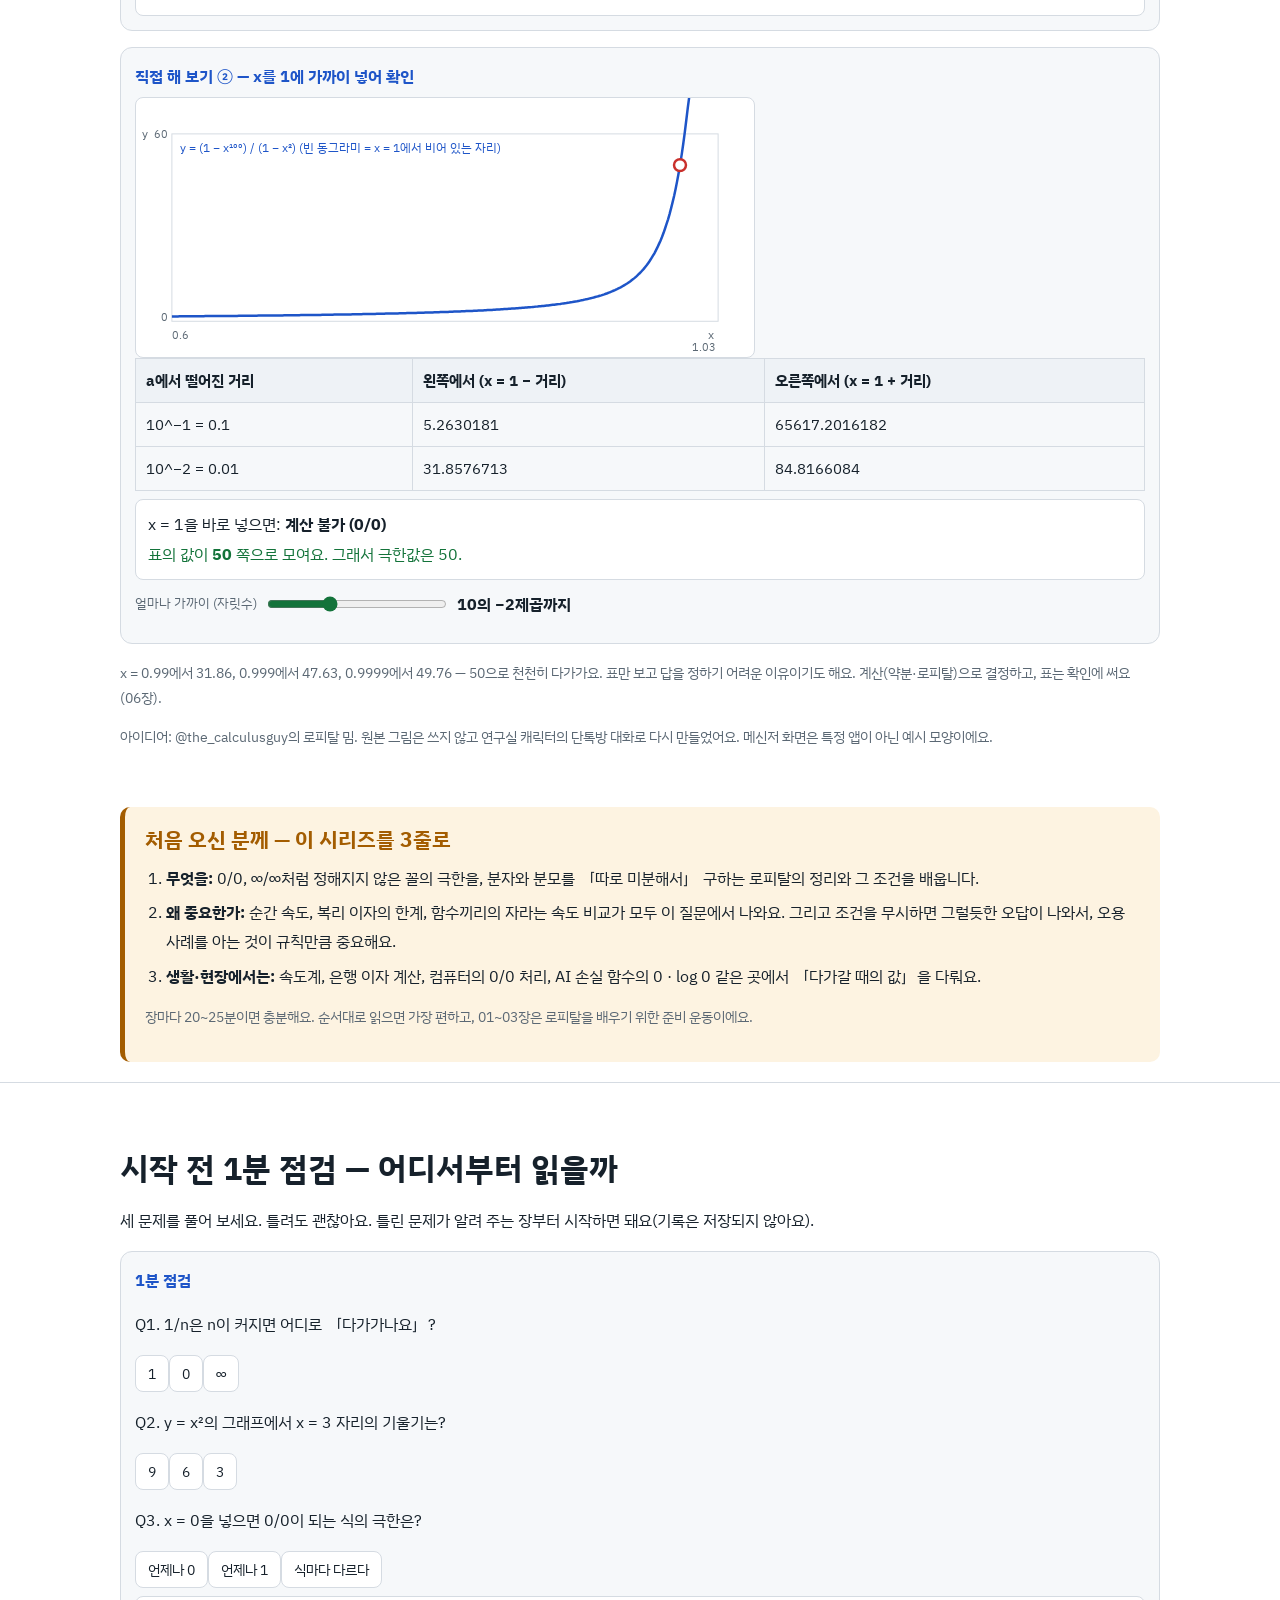
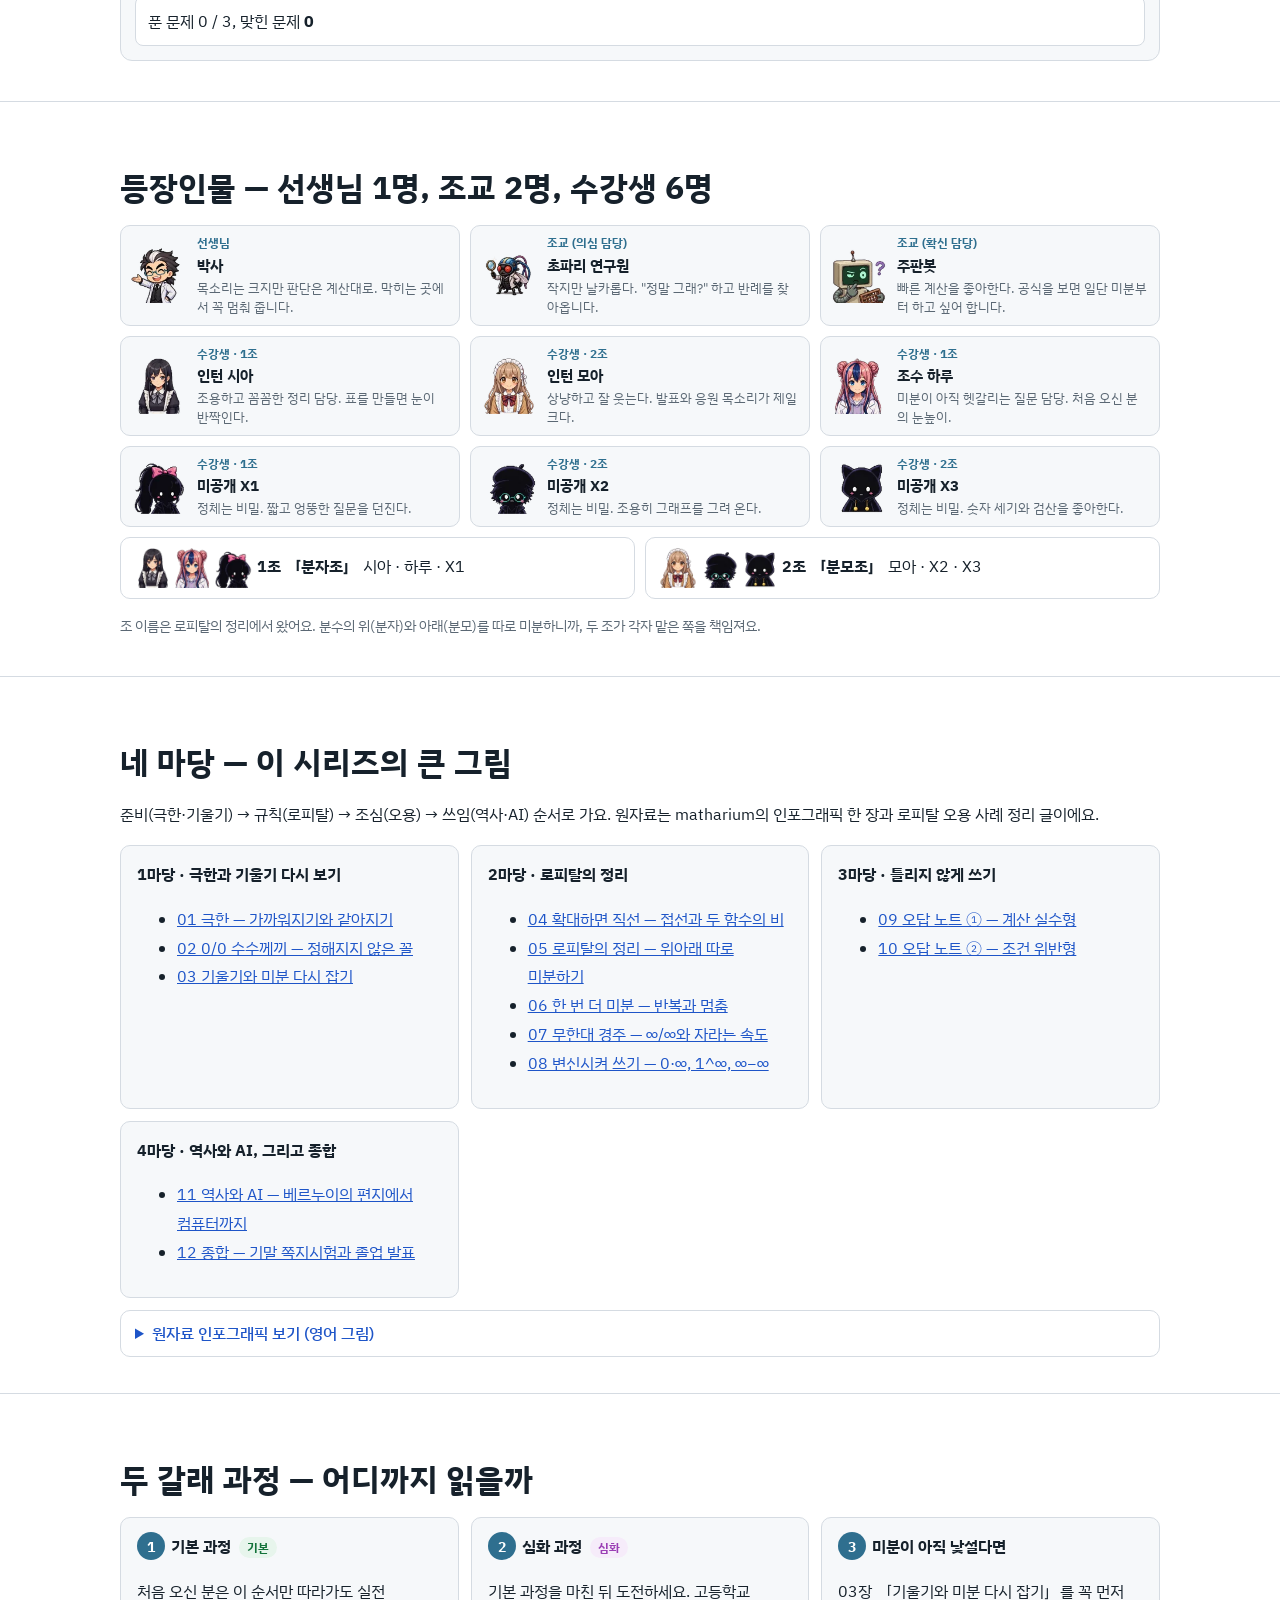
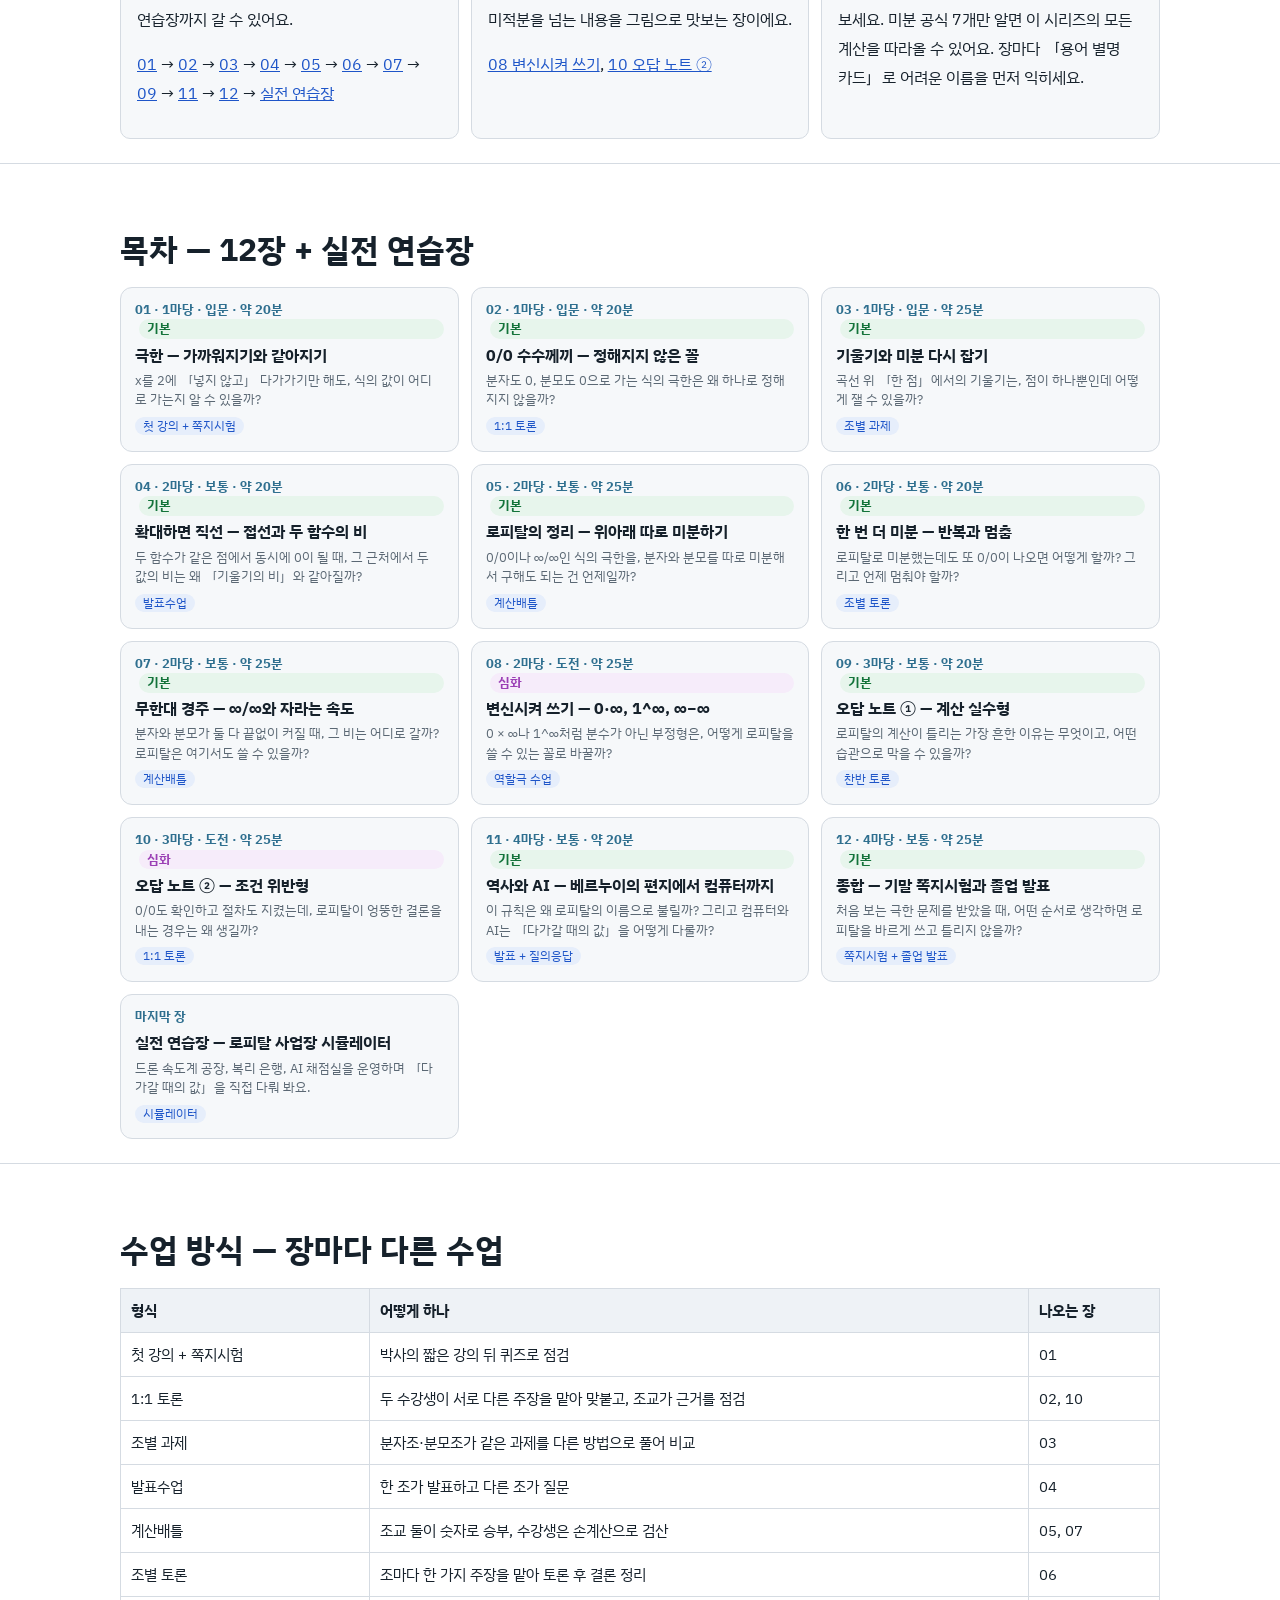
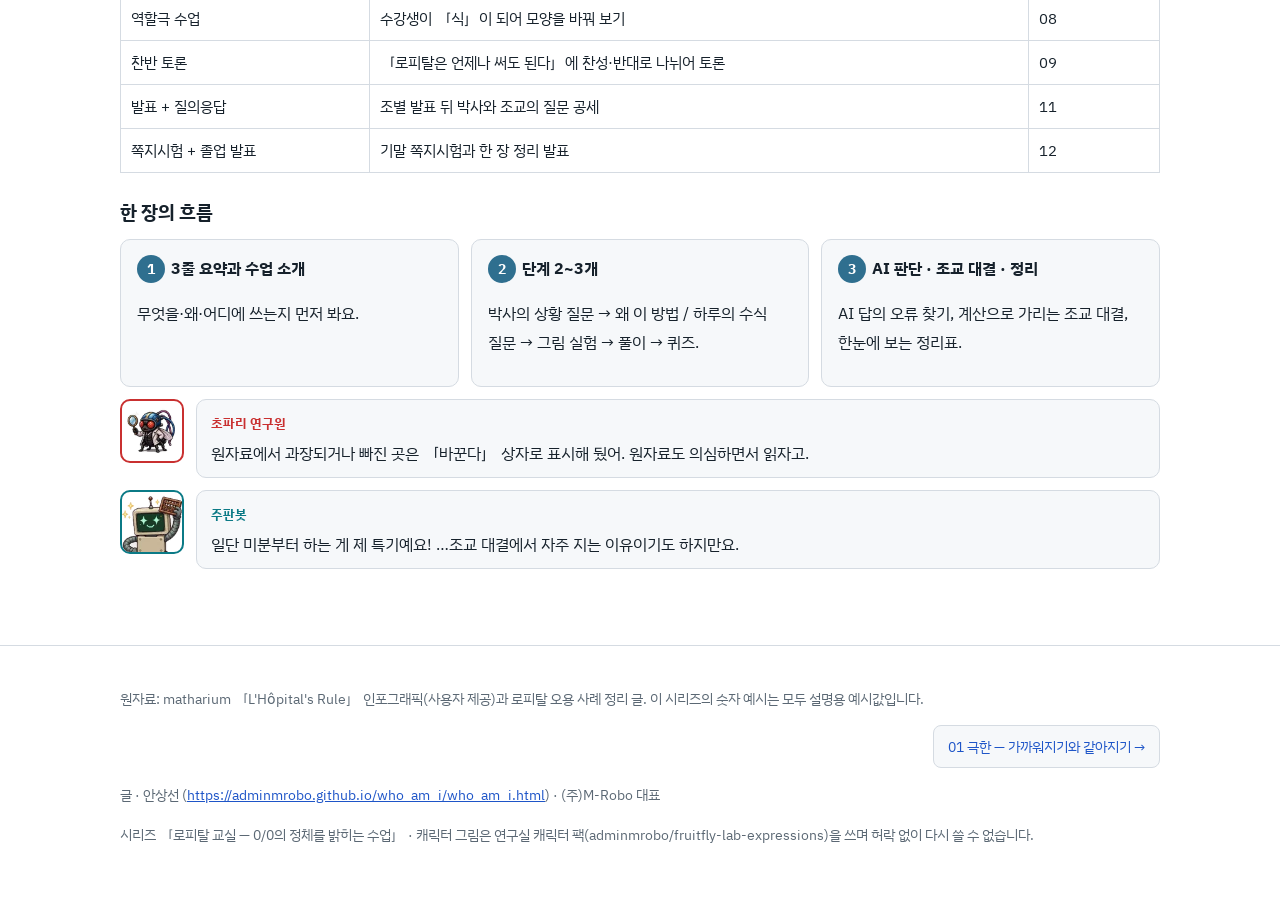
==== commit 771f84a4: "젠스파크 픽셀풍 그림 반영: 표지 14장, 장별 설명 그림 12장, 오프닝 4컷 만화(말풍선 글 HTML), 공유 미리보기 갱신" ====
--- a/index.html
+++ b/index.html
@@ -18,7 +18,7 @@
 <p class="q">핵심 질문 — 0 ÷ 0처럼 보이는 식의 진짜 값은 어떻게 알아낼까? 그리고 그 방법은 언제 틀릴까?</p>
 <p>x = 0을 넣으면 0/0이 되는 식이 있어요. 계산기는 「오류」를 내지만, x를 0에 [[극한|한없이 가까이]] 보내면 식의 값은 또렷한 한 숫자로 모여요. 이 시리즈는 그 숫자를 찾는 도구, <b>로피탈의 정리</b>를 12장에 걸쳐 배워요. 미분을 아직 잘 몰라도 괜찮아요. 03장에서 기울기부터 다시 잡고 시작합니다.</p>
 <div class="kpis"><div class="kpi g"><b>12장</b><span>한 장에 개념 2~3단계</span></div><div class="kpi m"><b>4마당</b><span>극한·규칙·오용·AI</span></div><div class="kpi a"><b>10가지</b><span>수업 형식 (토론·배틀·발표…)</span></div><div class="kpi r"><b>3곳</b><span>실전 연습장 사업장</span></div></div><div class="say" data-who="doc"><img class="who" data-who="doc" data-mood="front" alt="" aria-hidden="true"><div><b class="name">박사</b><p>안녕하세요, 이 교실의 선생님 박사입니다. 미분이 아직 헷갈려도 괜찮아요. 「다가간다」, 「기울기」, 「비교한다」 세 가지만 같이 잡으면 끝까지 갈 수 있어요.</p></div></div><div class="say" data-who="moa"><img class="who" data-who="moa" data-mood="cheer" alt="" aria-hidden="true"><div><b class="name">인턴 모아</b><p>저희 수강생 6명이 먼저 헤매 볼게요. 같이 가요!</p></div></div></div></header>
-<section class="level" id="comic"><div class="wrap"><h2>오프닝 단톡방 — 「로피탈은 외우면 되는 공식 아니에요?」</h2><p>수업 전날 밤, 로피탈 교실 단톡방에 박사님이 문제를 하나 올렸어요. 하루의 휴대폰 화면으로 봐요.</p><div class="chat" aria-label="로피탈 교실 단톡방 대화"><div class="chead"><span class="back" aria-hidden="true">‹</span><b>로피탈 교실 단톡방</b><span class="cnt">9</span><button type="button" class="replay" aria-label="대화 다시 재생">▶ 다시 재생</button></div><div class="cbody"><div class="day">2026년 11월 28일 토요일</div><div class="sys">박사님이 「오늘의 첫 문제」를 올렸습니다.</div><div class="msg"><span class="pf"><img class="" data-who="doc" data-mood="board" alt="" aria-hidden="true"></span><div class="col"><b class="nm">박사</b><div class="row"><div class="bb"><span class="card">lim<sub>x→1</sub> (1 − x¹⁰⁰) / (1 − x²)<small>오늘의 첫 문제</small></span></div></div><div class="row"><div class="bb">자, 첫 문제예요. x에 1을 넣으면… 위도 0, 아래도 0. 어떻게 풀까요?</div><span class="tm">오전 9:00</span></div></div></div><div class="msg me"><div class="row"><div class="bb">저 이거 알아요!!</div></div><div class="row"><div class="bb">로피탈은 <b>공식</b>이잖아요 ㅎㅎ 분수만 보이면 위아래 미분! 외우면 끝~ 😎</div></div><div class="row"><span class="tm">오전 9:01</span><div class="stk"><img class="" data-who="asst" data-mood="proud" alt="" aria-hidden="true"></div></div></div><div class="msg"><span class="pf"><img class="" data-who="sia" data-mood="think" alt="" aria-hidden="true"></span><div class="col"><b class="nm">인턴 시아</b><div class="row"><div class="bb">하루야… 대입은 했어?</div></div><div class="row"><div class="bb">점검표 4가지는?</div><span class="tm">오전 9:01</span></div></div></div><div class="msg"><span class="pf"><img class="" data-who="fly" data-mood="clip" alt="" aria-hidden="true"></span><div class="col"><b class="nm">초파리 연구원</b><div class="row"><div class="bb">「분수면 무조건 미분」은 09장 오답 ①이야.</div><span class="tm">오전 9:02</span></div></div></div><div class="msg"><span class="pf"><img class="" data-who="moa" data-mood="think" alt="" aria-hidden="true"></span><div class="col"><b class="nm">인턴 모아</b><div class="row"><div class="bb">그럼 「로피탈 쓰지 말고 풀어 봐」 하면요? 🤭</div><span class="tm">오전 9:02</span></div></div></div><div class="msg"><span class="pf"><img class="" data-who="doc" data-mood="smile" alt="" aria-hidden="true"></span><div class="col"><b class="nm">박사</b><div class="row"><div class="bb">좋은 질문이네요. 하루 씨, 로피탈 없이 풀어 볼래요?</div><span class="tm">오전 9:02</span></div></div></div><div class="msg me"><div class="row"><div class="bb"><span class="typing"><i></i><i></i><i></i></span></div></div><div class="row"><span class="tm">오전 9:03</span><div class="stk"><img class="" data-who="asst" data-mood="shock" alt="" aria-hidden="true"></div></div></div><div class="msg"><span class="pf"><img class="" data-who="x1" data-mood="e16" alt="" aria-hidden="true"></span><div class="col"><b class="nm">미공개 X1</b><div class="row"><div class="bb">ㅋㅋㅋ 하루 로딩 중</div><span class="tm">오전 9:03</span></div></div></div><div class="msg"><span class="pf"><img class="" data-who="robo" data-mood="explain" alt="" aria-hidden="true"></span><div class="col"><b class="nm">주판봇</b><div class="row"><div class="bb">괜찮아요, 하루. 저도 처음엔 미분 버튼부터 눌렀어요 😅</div></div><div class="row"><div class="bb">로피탈은 외우는 공식이 아니라 <b>조건이 맞을 때만 쓰는 도구</b>예요. 차근차근 볼까요?</div><span class="tm">오전 9:04</span></div></div></div><div class="msg"><span class="pf"><img class="" data-who="robo" data-mood="explain" alt="" aria-hidden="true"></span><div class="col"><b class="nm">주판봇</b><div class="row"><div class="bb">① <b>먼저 대입</b><br>x = 1이면 위 1 − 1 = 0, 아래 1 − 1 = 0 → 0/0. 「정해지지 않은 꼴」이라 도구가 필요해요(02장). 대입해서 보통 수가 나오면 로피탈을 쓰면 오히려 틀려요(09장).</div></div><div class="row"><div class="bb">② <b>로피탈을 쓴다면</b><br>위는 위끼리, 아래는 아래끼리 따로 미분해요.<br>(1 − x¹⁰⁰)′ = −100x⁹⁹, (1 − x²)′ = −2x<br>x = 1이면 −100 ÷ −2 = <b>50</b> (05장 점검표를 지켰을 때만!)</div></div><div class="row"><div class="bb">③ <b>로피탈 없이도</b><br>1 − x¹⁰⁰ = (1 − x²)(1 + x² + x⁴ + … + x⁹⁸)<br>같은 짐 (1 − x²)를 내려놓으면 괄호 안에 항이 50개. x = 1이면 1이 50개 → <b>50</b> (02장 약분)</div></div><div class="row"><div class="bb">④ <b>왜 50인지 그림으로</b><br>x = 1 근처에서 위 식은 기울기 100, 아래 식은 기울기 2로 0을 향해 달려요. 같은 결승선에 닿는 두 선수의 빠르기 비 100 : 2 = 50 (04장 확대경)</div><span class="tm">오전 9:05</span></div></div></div><div class="msg"><span class="pf"><img class="" data-who="fly" data-mood="proud" alt="" aria-hidden="true"></span><div class="col"><b class="nm">초파리 연구원</b><div class="row"><div class="bb">이유를 알면 「쓰지 말고 풀어 봐」에도 길이 보이지.</div><span class="tm">오전 9:05</span></div></div></div><div class="msg me"><div class="row"><div class="bb">아… 외우는 공식이 아니라, <b>확인하고 쓰는 도구</b>였구나!</div></div><div class="row"><div class="bb">약분으로도 50이 나오네요. 다시는 대입부터 안 빼먹을게요 🙇</div></div><div class="row"><span class="tm">오전 9:06</span><div class="stk"><img class="" data-who="asst" data-mood="cheer" alt="" aria-hidden="true"></div></div></div><div class="msg"><span class="pf"><img class="" data-who="moa" data-mood="cheer" alt="" aria-hidden="true"></span><div class="col"><b class="nm">인턴 모아</b><div class="row"><div class="bb">하루 화이팅!! 👏</div><span class="tm">오전 9:06</span></div></div></div><div class="msg"><span class="pf"><img class="" data-who="doc" data-mood="smile" alt="" aria-hidden="true"></span><div class="col"><b class="nm">박사</b><div class="row"><div class="bb">정리 잘했어요, 주판봇. 이제 여러분도 아래에서 직접 해 봐요 👇</div><span class="tm">오전 9:07</span></div></div></div></div><div class="cfoot" aria-hidden="true"><span class="plus">＋</span><span class="inp">메시지 입력</span><span class="send">전송</span></div></div><script>(function(){var c=document.querySelector("#comic .chat");if(!c)return;var b=c.querySelector(".replay"),ms=[].slice.call(c.querySelectorAll(".cbody>*"));b.onclick=function(){var red=window.matchMedia&&matchMedia("(prefers-reduced-motion: reduce)").matches;ms.forEach(function(m){m.classList.add("hid");});var i=0;(function nx(){if(i>=ms.length)return;ms[i].classList.remove("hid");ms[i].scrollIntoView({block:"nearest"});i++;setTimeout(nx,red?0:650);})();};})();</script><div class="panel"><div class="ptitle">직접 해 보기 ① — 버튼으로 풀기</div><div data-w="lh" data-o="{&quot;keys&quot;: [&quot;meme&quot;]}"></div></div><div class="panel"><div class="ptitle">직접 해 보기 ② — x를 1에 가까이 넣어 확인</div><div data-w="table" data-o="{&quot;keys&quot;: [&quot;meme&quot;], &quot;K&quot;: 2, &quot;Kmax&quot;: 4}"></div></div><p class="note">x = 0.99에서 31.86, 0.999에서 47.63, 0.9999에서 49.76 — 50으로 천천히 다가가요. 표만 보고 답을 정하기 어려운 이유이기도 해요. 계산(약분·로피탈)으로 결정하고, 표는 확인에 써요(06장).</p><p class="note">아이디어: @the_calculusguy의 로피탈 밈. 원본 그림은 쓰지 않고 연구실 캐릭터의 단톡방 대화로 다시 만들었어요. 메신저 화면은 특정 앱이 아닌 예시 모양이에요.</p></div></section>
+<section class="level" id="comic"><div class="wrap"><h2>오프닝 단톡방 — 「로피탈은 외우면 되는 공식 아니에요?」</h2><div class="cmx"><img loading="lazy" src="img/scene/comic_lhopital.webp" width="1200" height="1200" alt="4컷 만화 — 박사가 문제를 내고, 하루가 로피탈은 외우면 끝이라고 자신만만하다가 시아·모아·초파리에게 살짝 혼나 머리가 멈추고, 주판봇이 다정하게 설명한다"><span class="bt2" style="left:53%;top:4%;width:18%;height:9%">로피탈은 외우면 끝~! 😎</span><span class="bt2" style="left:2.5%;top:52.6%;width:13%;height:8.4%">대입은 했어?</span><span class="bt2" style="left:33.6%;top:52.6%;width:14%;height:8.4%">로피탈 없이는?</span><span class="bt2" style="left:33.3%;top:87%;width:14%;height:8%">오답 ①이야!</span><span class="bt2" style="left:54%;top:52.8%;width:29%;height:8.8%">외우는 공식 말고, 확인하고 쓰는 도구예요!</span></div><ol class="cmx-cap"><li>박사: 오늘의 첫 문제, 어떻게 풀까요?</li><li>하루: 로피탈은 외우면 끝~! 😎</li><li>시아: 대입은 했어? · 모아: 로피탈 쓰지 말고 풀면? · 초파리: 09장 오답 ①이야</li><li>주판봇: 외우는 공식 말고, 확인하고 쓰는 도구예요!</li></ol><p>이 장면을 단톡방에서 처음부터 볼까요? 수업 전날 밤, 박사님이 문제를 하나 올렸어요. 하루의 휴대폰 화면으로 봐요.</p><div class="chat" aria-label="로피탈 교실 단톡방 대화"><div class="chead"><span class="back" aria-hidden="true">‹</span><b>로피탈 교실 단톡방</b><span class="cnt">9</span><button type="button" class="replay" aria-label="대화 다시 재생">▶ 다시 재생</button></div><div class="cbody"><div class="day">2026년 11월 28일 토요일</div><div class="sys">박사님이 「오늘의 첫 문제」를 올렸습니다.</div><div class="msg"><span class="pf"><img class="" data-who="doc" data-mood="board" alt="" aria-hidden="true"></span><div class="col"><b class="nm">박사</b><div class="row"><div class="bb"><span class="card">lim<sub>x→1</sub> (1 − x¹⁰⁰) / (1 − x²)<small>오늘의 첫 문제</small></span></div></div><div class="row"><div class="bb">자, 첫 문제예요. x에 1을 넣으면… 위도 0, 아래도 0. 어떻게 풀까요?</div><span class="tm">오전 9:00</span></div></div></div><div class="msg me"><div class="row"><div class="bb">저 이거 알아요!!</div></div><div class="row"><div class="bb">로피탈은 <b>공식</b>이잖아요 ㅎㅎ 분수만 보이면 위아래 미분! 외우면 끝~ 😎</div></div><div class="row"><span class="tm">오전 9:01</span><div class="stk"><img class="" data-who="asst" data-mood="proud" alt="" aria-hidden="true"></div></div></div><div class="msg"><span class="pf"><img class="" data-who="sia" data-mood="think" alt="" aria-hidden="true"></span><div class="col"><b class="nm">인턴 시아</b><div class="row"><div class="bb">하루야… 대입은 했어?</div></div><div class="row"><div class="bb">점검표 4가지는?</div><span class="tm">오전 9:01</span></div></div></div><div class="msg"><span class="pf"><img class="" data-who="fly" data-mood="clip" alt="" aria-hidden="true"></span><div class="col"><b class="nm">초파리 연구원</b><div class="row"><div class="bb">「분수면 무조건 미분」은 09장 오답 ①이야.</div><span class="tm">오전 9:02</span></div></div></div><div class="msg"><span class="pf"><img class="" data-who="moa" data-mood="think" alt="" aria-hidden="true"></span><div class="col"><b class="nm">인턴 모아</b><div class="row"><div class="bb">그럼 「로피탈 쓰지 말고 풀어 봐」 하면요? 🤭</div><span class="tm">오전 9:02</span></div></div></div><div class="msg"><span class="pf"><img class="" data-who="doc" data-mood="smile" alt="" aria-hidden="true"></span><div class="col"><b class="nm">박사</b><div class="row"><div class="bb">좋은 질문이네요. 하루 씨, 로피탈 없이 풀어 볼래요?</div><span class="tm">오전 9:02</span></div></div></div><div class="msg me"><div class="row"><div class="bb"><span class="typing"><i></i><i></i><i></i></span></div></div><div class="row"><span class="tm">오전 9:03</span><div class="stk"><img class="" data-who="asst" data-mood="shock" alt="" aria-hidden="true"></div></div></div><div class="msg"><span class="pf"><img class="" data-who="x1" data-mood="e16" alt="" aria-hidden="true"></span><div class="col"><b class="nm">미공개 X1</b><div class="row"><div class="bb">ㅋㅋㅋ 하루 로딩 중</div><span class="tm">오전 9:03</span></div></div></div><div class="msg"><span class="pf"><img class="" data-who="robo" data-mood="explain" alt="" aria-hidden="true"></span><div class="col"><b class="nm">주판봇</b><div class="row"><div class="bb">괜찮아요, 하루. 저도 처음엔 미분 버튼부터 눌렀어요 😅</div></div><div class="row"><div class="bb">로피탈은 외우는 공식이 아니라 <b>조건이 맞을 때만 쓰는 도구</b>예요. 차근차근 볼까요?</div><span class="tm">오전 9:04</span></div></div></div><div class="msg"><span class="pf"><img class="" data-who="robo" data-mood="explain" alt="" aria-hidden="true"></span><div class="col"><b class="nm">주판봇</b><div class="row"><div class="bb">① <b>먼저 대입</b><br>x = 1이면 위 1 − 1 = 0, 아래 1 − 1 = 0 → 0/0. 「정해지지 않은 꼴」이라 도구가 필요해요(02장). 대입해서 보통 수가 나오면 로피탈을 쓰면 오히려 틀려요(09장).</div></div><div class="row"><div class="bb">② <b>로피탈을 쓴다면</b><br>위는 위끼리, 아래는 아래끼리 따로 미분해요.<br>(1 − x¹⁰⁰)′ = −100x⁹⁹, (1 − x²)′ = −2x<br>x = 1이면 −100 ÷ −2 = <b>50</b> (05장 점검표를 지켰을 때만!)</div></div><div class="row"><div class="bb">③ <b>로피탈 없이도</b><br>1 − x¹⁰⁰ = (1 − x²)(1 + x² + x⁴ + … + x⁹⁸)<br>같은 짐 (1 − x²)를 내려놓으면 괄호 안에 항이 50개. x = 1이면 1이 50개 → <b>50</b> (02장 약분)</div></div><div class="row"><div class="bb">④ <b>왜 50인지 그림으로</b><br>x = 1 근처에서 위 식은 기울기 100, 아래 식은 기울기 2로 0을 향해 달려요. 같은 결승선에 닿는 두 선수의 빠르기 비 100 : 2 = 50 (04장 확대경)</div><span class="tm">오전 9:05</span></div></div></div><div class="msg"><span class="pf"><img class="" data-who="fly" data-mood="proud" alt="" aria-hidden="true"></span><div class="col"><b class="nm">초파리 연구원</b><div class="row"><div class="bb">이유를 알면 「쓰지 말고 풀어 봐」에도 길이 보이지.</div><span class="tm">오전 9:05</span></div></div></div><div class="msg me"><div class="row"><div class="bb">아… 외우는 공식이 아니라, <b>확인하고 쓰는 도구</b>였구나!</div></div><div class="row"><div class="bb">약분으로도 50이 나오네요. 다시는 대입부터 안 빼먹을게요 🙇</div></div><div class="row"><span class="tm">오전 9:06</span><div class="stk"><img class="" data-who="asst" data-mood="cheer" alt="" aria-hidden="true"></div></div></div><div class="msg"><span class="pf"><img class="" data-who="moa" data-mood="cheer" alt="" aria-hidden="true"></span><div class="col"><b class="nm">인턴 모아</b><div class="row"><div class="bb">하루 화이팅!! 👏</div><span class="tm">오전 9:06</span></div></div></div><div class="msg"><span class="pf"><img class="" data-who="doc" data-mood="smile" alt="" aria-hidden="true"></span><div class="col"><b class="nm">박사</b><div class="row"><div class="bb">정리 잘했어요, 주판봇. 이제 여러분도 아래에서 직접 해 봐요 👇</div><span class="tm">오전 9:07</span></div></div></div></div><div class="cfoot" aria-hidden="true"><span class="plus">＋</span><span class="inp">메시지 입력</span><span class="send">전송</span></div></div><script>(function(){var c=document.querySelector("#comic .chat");if(!c)return;var b=c.querySelector(".replay"),ms=[].slice.call(c.querySelectorAll(".cbody>*"));b.onclick=function(){var red=window.matchMedia&&matchMedia("(prefers-reduced-motion: reduce)").matches;ms.forEach(function(m){m.classList.add("hid");});var i=0;(function nx(){if(i>=ms.length)return;ms[i].classList.remove("hid");ms[i].scrollIntoView({block:"nearest"});i++;setTimeout(nx,red?0:650);})();};})();</script><div class="panel"><div class="ptitle">직접 해 보기 ① — 버튼으로 풀기</div><div data-w="lh" data-o="{&quot;keys&quot;: [&quot;meme&quot;]}"></div></div><div class="panel"><div class="ptitle">직접 해 보기 ② — x를 1에 가까이 넣어 확인</div><div data-w="table" data-o="{&quot;keys&quot;: [&quot;meme&quot;], &quot;K&quot;: 2, &quot;Kmax&quot;: 4}"></div></div><p class="note">x = 0.99에서 31.86, 0.999에서 47.63, 0.9999에서 49.76 — 50으로 천천히 다가가요. 표만 보고 답을 정하기 어려운 이유이기도 해요. 계산(약분·로피탈)으로 결정하고, 표는 확인에 써요(06장).</p><p class="note">아이디어: @the_calculusguy의 로피탈 밈. 원본 그림은 쓰지 않고 연구실 캐릭터의 단톡방 대화로 다시 만들었어요. 메신저 화면은 특정 앱이 아닌 예시 모양이에요.</p></div></section>
 <div class="wrap"><div class="three" id="three"><h2>처음 오신 분께 — 이 시리즈를 3줄로</h2><ol>
 <li><b>무엇을:</b> 0/0, ∞/∞처럼 정해지지 않은 꼴의 극한을, 분자와 분모를 「따로 미분해서」 구하는 로피탈의 정리와 그 조건을 배웁니다.</li>
 <li><b>왜 중요한가:</b> 순간 속도, 복리 이자의 한계, 함수끼리의 자라는 속도 비교가 모두 이 질문에서 나와요. 그리고 조건을 무시하면 그럴듯한 오답이 나와서, 오용 사례를 아는 것이 규칙만큼 중요해요.</li>
--- a/assets/lab.css
+++ b/assets/lab.css
@@ -252,7 +252,7 @@
 img.scene{display:block;width:100%;height:auto;border-radius:8px;border:1px solid var(--rule);margin:8px 0 6px;background:#fff}
 @media (max-width:620px){
  .cover.has-img{aspect-ratio:auto;min-height:0}
- .cover.has-img .cimg{position:static;display:block;height:auto;aspect-ratio:10/9;object-fit:cover;object-position:left center}
+ .cover.has-img .cimg{position:static;display:block;height:auto;aspect-ratio:16/9;object-fit:cover}
  .cover.has-img .ctext{position:static;width:auto;padding:14px 18px 18px}
 }
 /* 로피탈 교실 추가 */
@@ -295,3 +295,19 @@
 .chat .cfoot .inp{flex:1;color:#9aa6b1;font-size:14px}.chat .cfoot .plus{font-size:18px;color:#5b6874}.chat .cfoot .send{background:#fee500;border-radius:8px;padding:4px 10px;font-size:13px}
 @media (prefers-reduced-motion:reduce){.chat .typing i{animation:none}}
 .rbox{background:#fff;border:2px solid var(--accent);border-radius:10px;padding:14px 18px;margin:12px 0}
+
+/* 표지 제목 가독성: 어떤 표지 그림 위에서도 읽히도록 흰 바탕 상자 */
+.cover.has-img .ctext{background:rgba(255,255,255,.92);border:1px solid var(--rule);border-radius:12px;padding:14px 18px;box-shadow:0 4px 14px rgba(22,33,43,.10)}
+.cover.has-img .ctext h1{color:var(--text)}
+.cover.has-img .ctext p{color:#33414d}
+@media (max-width:620px){.cover.has-img .ctext{background:none;border:0;box-shadow:none;border-radius:0}}
+
+/* 젠스파크 그림 반영: 생성 그림은 픽셀 격자가 정확하지 않아 축소 시 부드럽게 */
+.cover.has-img .cimg,img.scene{image-rendering:auto}
+img.scene{width:100%;height:auto;border-radius:10px;border:1px solid var(--rule);margin:8px 0}
+/* 오프닝 한 장 만화: 넓은 화면은 말풍선 위에 글, 좁은 화면은 아래 자막 */
+.cmx{position:relative;max-width:640px;margin:12px auto;container-type:inline-size}
+.cmx img{display:block;width:100%;height:auto;border-radius:6px}
+.cmx .bt2{position:absolute;display:flex;align-items:center;justify-content:center;text-align:center;font-weight:700;color:#16212b;line-height:1.25;font-size:2.6cqw;word-break:keep-all;padding:0 .4%}
+.cmx-cap{max-width:640px;margin:4px auto 14px;padding-left:1.4em;display:none}
+@media (max-width:560px){.cmx .bt2{display:none}.cmx-cap{display:block}}
